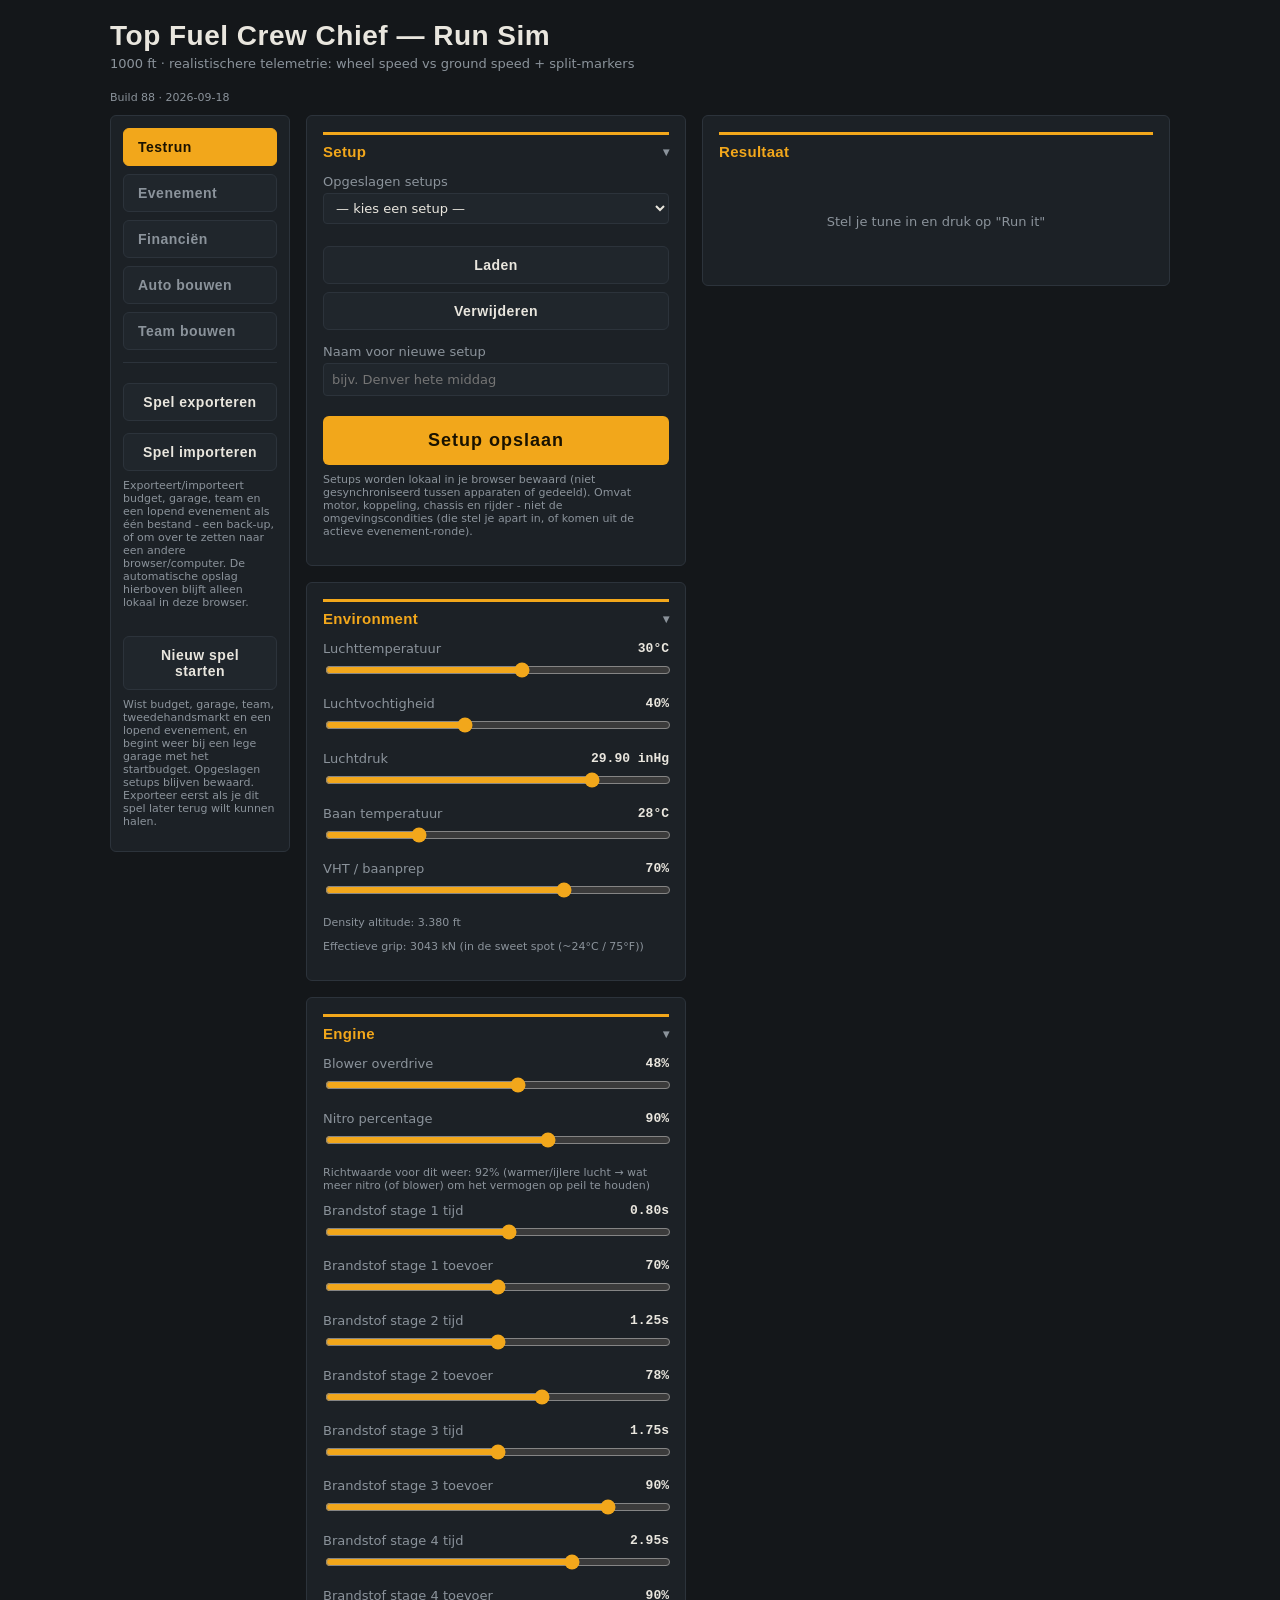
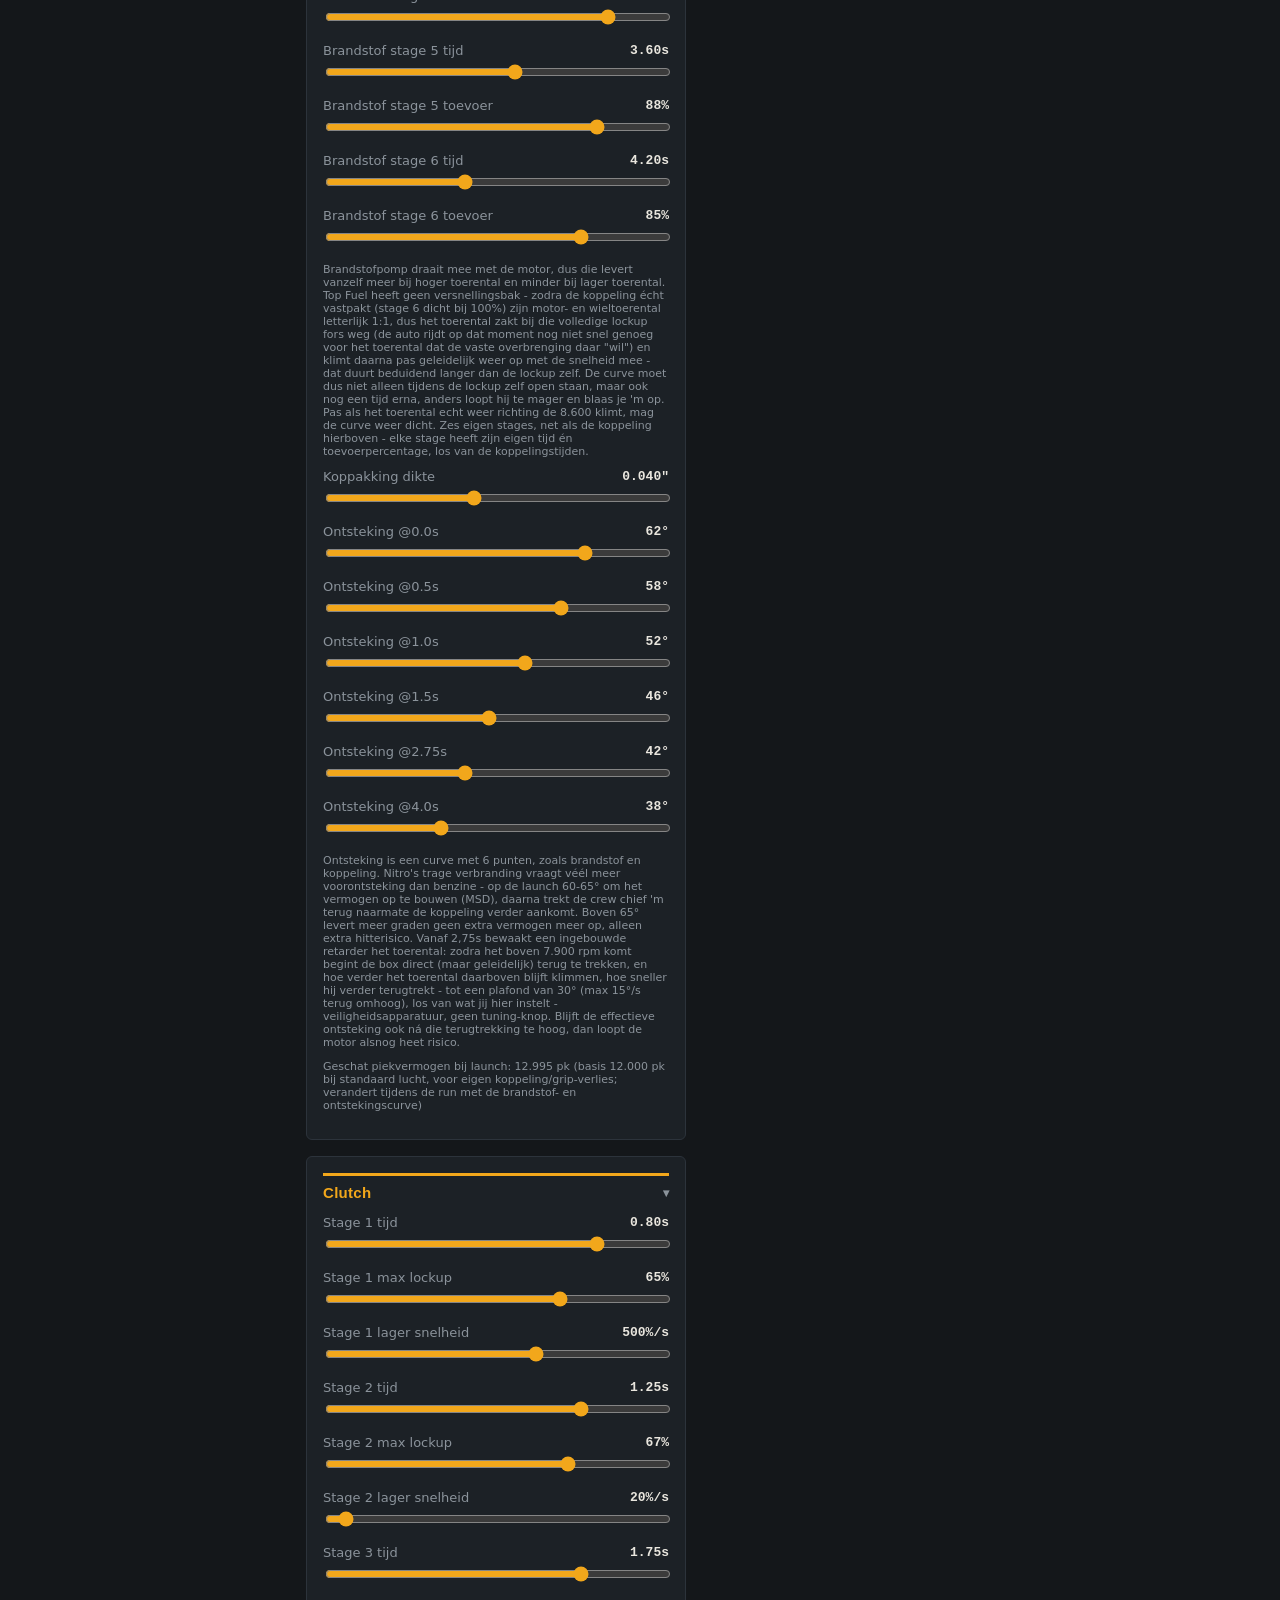
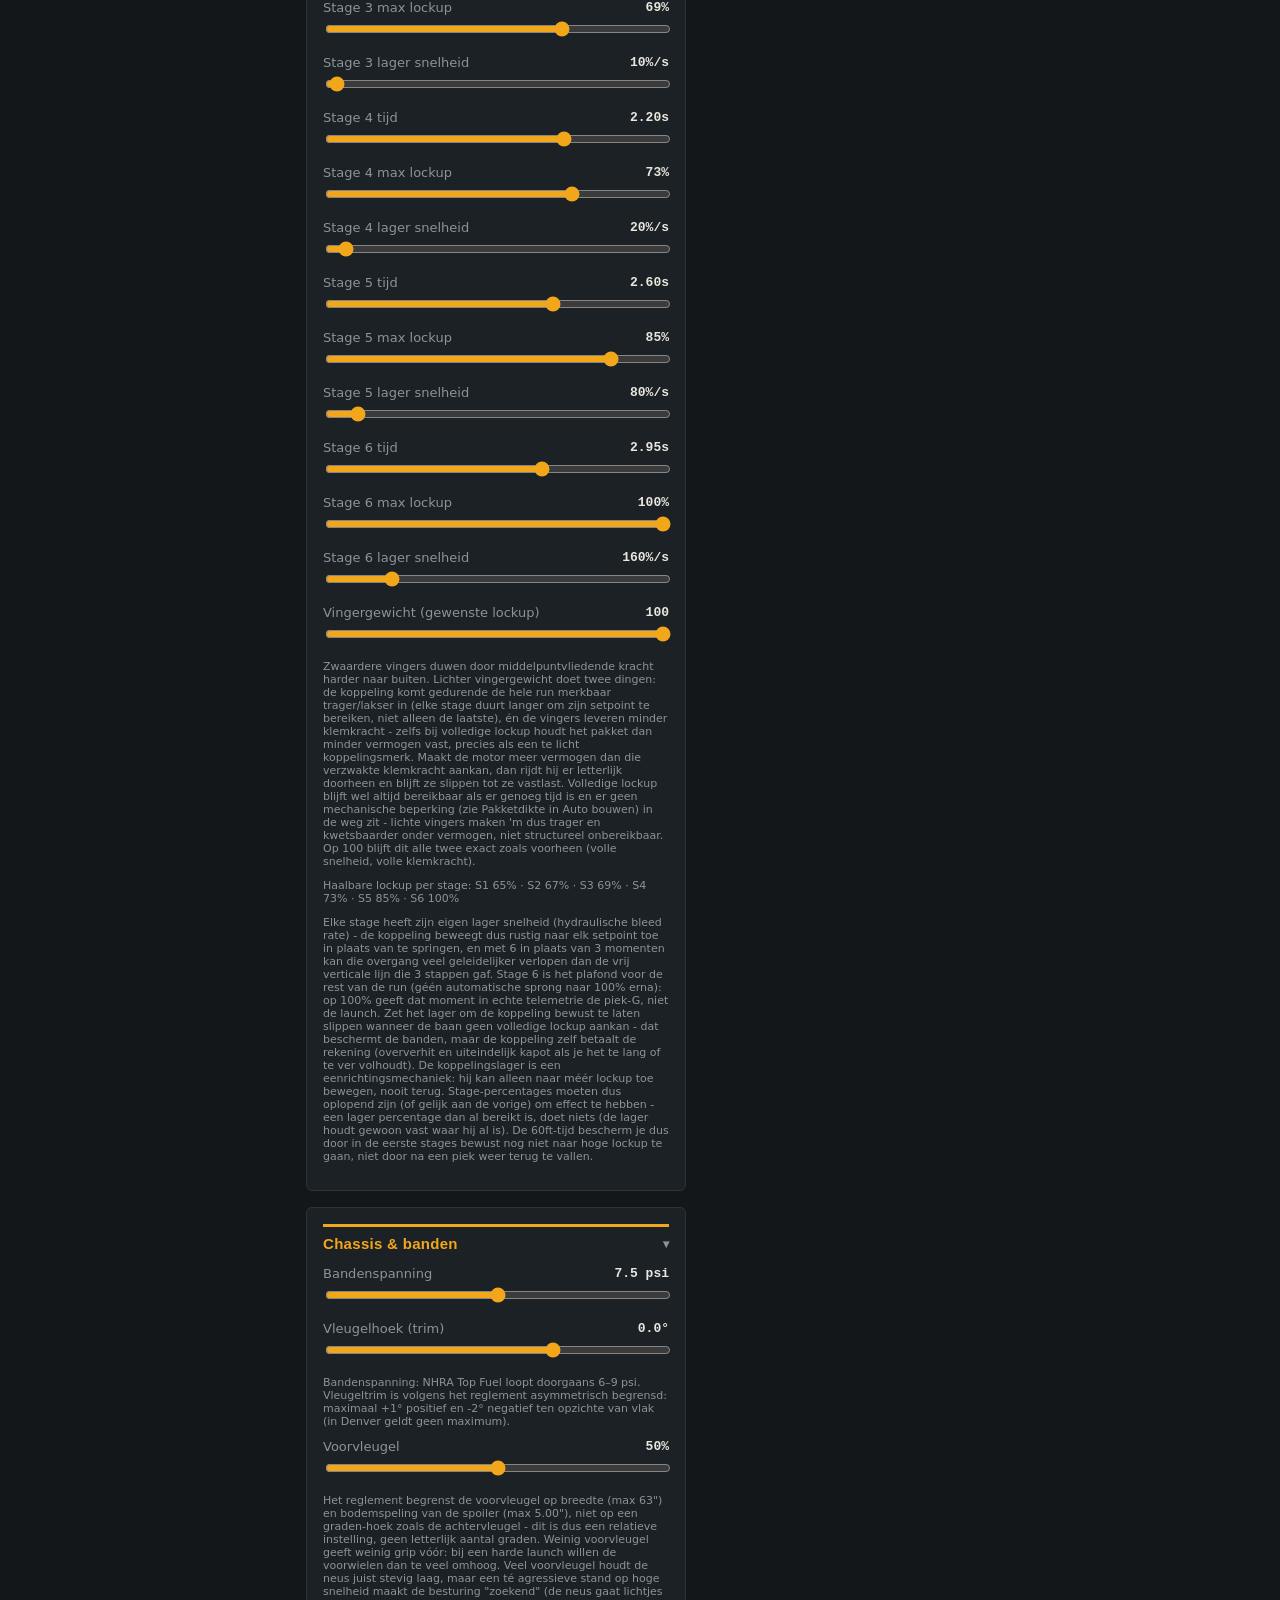
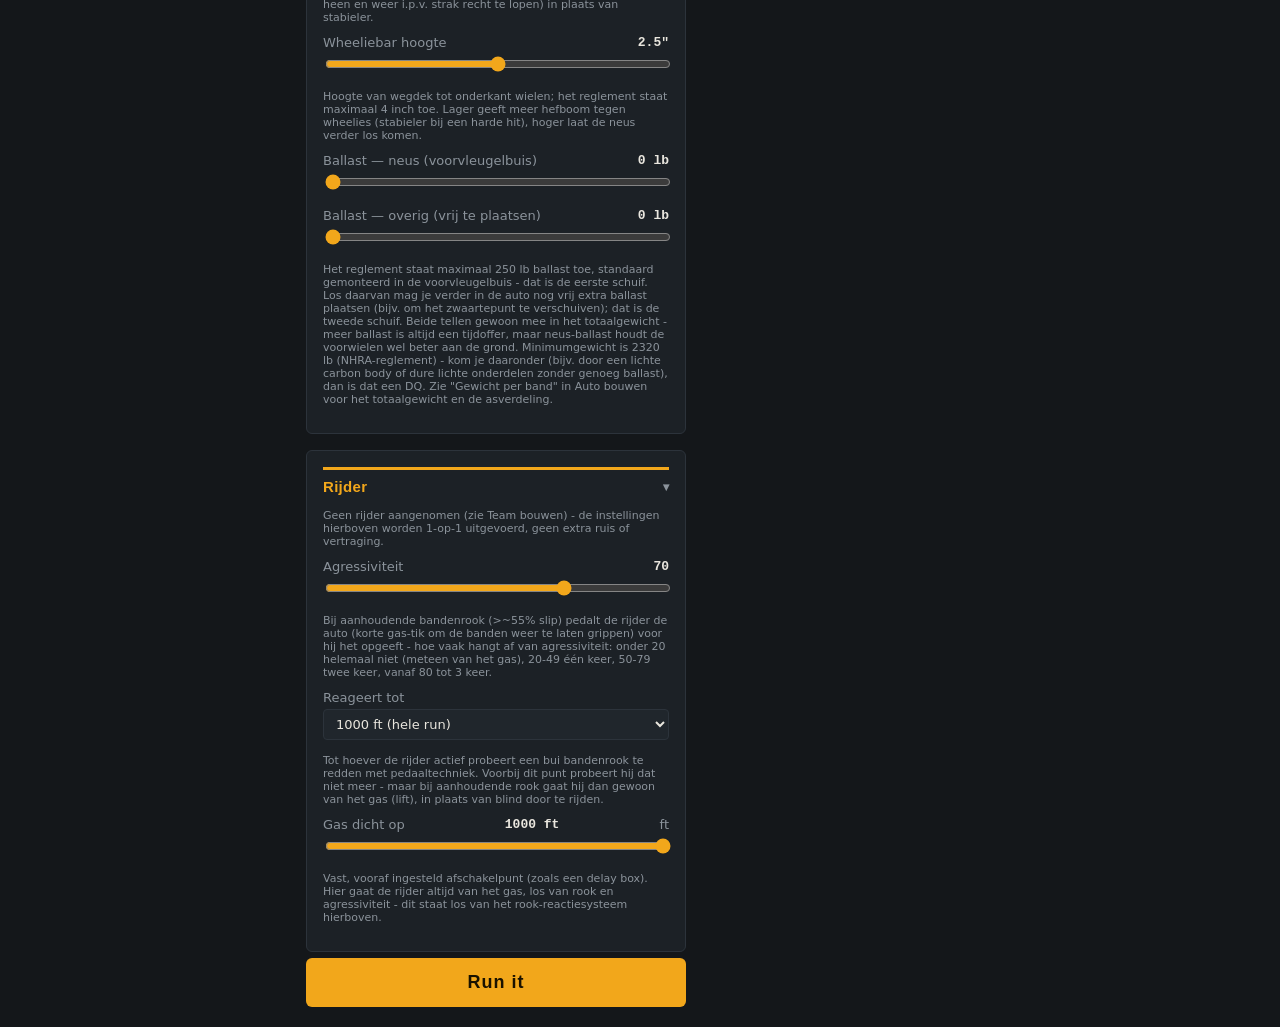
==== ui/index.html @ d9087666 "Add a sell-parts feature to the garage Every ownable item - the five driveline parts (equipped or a " ====
<!DOCTYPE html>
<html lang="nl">
<head>
<meta charset="UTF-8">
<meta name="viewport" content="width=device-width, initial-scale=1.0">
<title>Top Fuel Crew Chief — Run Sim v0.22</title>
<link rel="stylesheet" href="style.css">
</head>
<body>
<div class="wrap">
  <h1>Top Fuel Crew Chief — Run Sim</h1>
  <p class="sub">1000 ft · realistischere telemetrie: wheel speed vs ground speed + split-markers</p>
  <p class="note" id="app-version-note" style="margin-top:2px;">--</p>

  <div class="app-layout">
    <aside class="sidebar">
      <nav class="side-nav">
        <button class="nav-btn active" id="tabTest">Testrun</button>
        <button class="nav-btn" id="tabEvent">Evenement</button>
        <button class="nav-btn" id="tabFinance">Financiën</button>
        <button class="nav-btn" id="tabGarage">Auto bouwen</button>
        <button class="nav-btn" id="tabTeam">Team bouwen</button>
      </nav>
      <div class="sidebar-io">
        <button class="secondary" id="exportGameBtn" type="button">Spel exporteren</button>
        <button class="secondary" id="importGameBtn" type="button">Spel importeren</button>
        <input type="file" id="importGameFile" accept="application/json" hidden>
        <p class="note" id="io-status" style="margin-top:4px;">Exporteert/importeert budget, garage, team en een lopend evenement als één bestand - een back-up, of om over te zetten naar een andere browser/computer. De automatische opslag hierboven blijft alleen lokaal in deze browser.</p>
        <button class="secondary" id="newGameBtn" type="button" style="margin-top:12px;">Nieuw spel starten</button>
        <p class="note" style="margin-top:4px;">Wist budget, garage, team, tweedehandsmarkt en een lopend evenement, en begint weer bij een lege garage met het startbudget. Opgeslagen setups blijven bewaard. Exporteer eerst als je dit spel later terug wilt kunnen halen.</p>
      </div>
    </aside>

    <div class="app-main">

  <div class="panel" id="eventPanel" style="display:none;">
    <div class="sec-title">Evenement</div>
    <p class="note" style="margin-top:0;" id="event-status">Nog geen evenement gestart. Kies het aantal auto's en start: 4 kwalificatierondes bepalen de ladder, het bovenste deel (macht van 2) gaat door naar de eliminatie. Elke ronde heeft eigen gesimuleerde omstandigheden - het hele veld rijdt onder dezelfde condities als jij.</p>

    <div id="event-setup">
      <div class="row">
        <label>Circuit</label>
        <select id="trackSelect"></select>
      </div>
      <p class="note" style="margin-top:0;">Elk circuit heeft zijn eigen hoogte en klimaat - dat verandert de density altitude (zie Omgeving) voor het hele evenement: hoger en heter kost vermogen (dunnere lucht, minder zuurstof) maar scheelt ook iets in luchtweerstand. Denver ligt bv. hoog en droog, Las Vegas en Phoenix zijn hete woestijnbanen, Gainesville en Houston juist heet en vochtig.</p>
      <div class="row">
        <label>Aantal auto's (incl. jij)</label>
        <select id="fieldSizeSelect">
          <option value="8">8</option>
          <option value="12">12</option>
          <option value="16" selected>16</option>
          <option value="20">20</option>
          <option value="24">24</option>
          <option value="32">32</option>
        </select>
      </div>
    </div>

    <div id="event-active" style="display:none;">
      <p class="note" style="margin-top:0;" id="event-track-label">--</p>
      <p class="note" style="margin-top:0; display:none;" id="event-round-label">--</p>
      <button class="secondary" id="backToCurrentRoundBtn" style="display:none;">← Terug naar huidige ronde</button>

      <div class="sec-title" style="font-size:13px; border-top:none; padding-top:0; margin-top:0;">Jouw rondes</div>
      <p class="note" style="margin-top:0;">Weer en resultaat per ronde die je al hebt gereden - vergelijk de conditie van een nieuwe ronde met een eerdere om je tune bij te stellen.</p>
      <div style="overflow-x:auto;">
        <table class="event-table" id="history-table">
          <thead><tr><th>Ronde</th><th>Lucht</th><th>Vocht</th><th>Druk</th><th>Baan</th><th>VHT</th><th>60ft</th><th>ET</th><th>mph</th><th>Status</th></tr></thead>
          <tbody id="history-table-body"></tbody>
        </table>
      </div>

      <div id="quali-block" style="display:none;">
        <div class="sec-title" style="font-size:13px; border-top:none; padding-top:0; margin-top:0;">Kwalificatiestand</div>
        <p class="note" style="margin-top:0;">"Tijd deze sessie" laat zien wie er onder de huidige omstandigheden al voor je is gegaan - gebruik dat voor last-minute aanpassingen (koppeling, ontsteking) voor je zelf rijdt.</p>
        <p class="flag" id="quali-car-not-ready-note" style="display:none;">Auto niet race-klaar (kapot onderdeel) - repareer eerst in Auto bouwen om deze sessie alsnog te rijden, of sla 'm over. Een tijd die je in een eerdere sessie al reed blijft gewoon staan.</p>
        <div style="overflow-x:auto;">
          <table class="event-table" id="quali-table">
            <thead><tr><th>Pos</th><th>Naam</th><th>Team</th><th>Tijd deze sessie</th><th>Beste ET</th><th>mph</th><th>Status</th></tr></thead>
            <tbody id="quali-table-body"></tbody>
          </table>
        </div>
      </div>

      <div id="elim-block" style="display:none;">
        <div class="sec-title" style="font-size:13px; border-top:none; padding-top:0; margin-top:0;">Bracket dit rondje</div>
        <p class="note" style="margin-top:0;" id="opponent-info">--</p>
        <div style="overflow-x:auto;">
          <table class="event-table" id="bracket-table">
            <thead><tr><th>Auto A</th><th>Tijd A</th><th>Auto B</th><th>Tijd B</th><th>Resultaat</th></tr></thead>
            <tbody id="bracket-table-body"></tbody>
          </table>
        </div>
        <div id="lane-choice-block" style="display:none;">
          <p class="note" style="margin-top:0;">Jij bent hoger gekwalificeerd dan je tegenstander - kies je baan voor dit rondje. De twee banen wijken licht af in grip en baantemperatuur, hetzelfde stel banen voor de hele ronde.</p>
          <button class="secondary" id="chooseLaneA">Baan A — grip <span id="laneA-grip">--</span>%, baan <span id="laneA-track">--</span>°C</button>
          <button class="secondary" id="chooseLaneB">Baan B — grip <span id="laneB-grip">--</span>%, baan <span id="laneB-track">--</span>°C</button>
        </div>
      </div>

      <button class="run" id="runRoundBtn" style="display:none;">Run deze ronde</button>
      <button class="secondary" id="skipQualBtn" style="display:none;">Sla deze kwalificatieronde over</button>
    </div>

    <div id="event-result" style="display:none;">
      <p class="note" style="margin-top:0; font-weight:700;" id="event-final-result">--</p>
    </div>

    <button class="run" id="startEventBtn">Start evenement</button>
    <button class="secondary" id="newEventBtn" style="display:none;">Nieuw evenement</button>
  </div>

  <div class="panel" id="financePanel" style="display:none;">
    <div class="sec-title">Financiën</div>
    <div class="results-grid" style="grid-template-columns:1fr;">
      <div class="stat"><div class="lbl">Budget</div><div class="num" id="fin-budget">--</div></div>
    </div>
    <div id="sponsor-offers"></div>
    <div class="sec-title" style="font-size:13px; border-top:none; padding-top:0; margin-top:16px;">Transacties</div>
    <p class="note" style="margin-top:0;">Inschrijfgeld en runkosten (brandstof, crew) gaan er per evenement af, prijzengeld en sponsorbijdragen komen erbij. Testruns op het Testrun-tabblad kosten niets - alleen echte kwalificatie- en eliminatierondes tellen mee.</p>
    <div style="overflow-x:auto;">
      <table class="event-table" id="finance-table">
        <thead><tr><th>Omschrijving</th><th>Bedrag</th><th>Saldo</th></tr></thead>
        <tbody id="finance-table-body"></tbody>
      </table>
    </div>
  </div>

  <div class="panel" id="garagePanel" style="display:none;">
    <div class="sec-title">Auto bouwen</div>
    <p class="note" style="margin-top:0;">Onderdelen en chassiskeuzes die worden opgeslagen en meegenomen naar elke run (test en evenement). Duurdere merken maken meer vermogen én zijn betrouwbaarder (de motor gaat minder snel kapot); tweedehands is goedkoper maar minder betrouwbaar zonder aan vermogen in te leveren. Zie "Vermogen" en "Betrouwbaarheid" hieronder voor het effect van je huidige bouw.</p>
    <p class="note" style="margin-top:0;">Een nieuw team begint met een lege garage - niets is gemonteerd, er is geen trailer. Koop bij elk onderdeel hieronder je eerste exemplaar (dat wordt meteen gemonteerd); een volgende aankoop van hetzelfde onderdeel is een reserve, tot de capaciteit van je trailer vol zit.</p>
    <p class="note" id="garage-readiness-note" style="margin-top:0;"></p>

    <p class="note" style="margin-top:0;">Klik op een onderdeel in de tekening om direct naar de bijbehorende instellingen te springen.</p>
    <svg class="dragster-diagram" id="dragster-diagram" viewBox="0 0 960 240" role="img" aria-label="Zijaanzicht van de dragster - klik op een onderdeel om naar de instellingen te springen">
      <!-- Grond -->
      <line x1="0" y1="207" x2="960" y2="207" stroke="var(--border)" stroke-width="1"></line>

      <!-- Chassis / body (vangt klikken op wat niet specifieker is: bodywork, wielen, vleugels, wheeliebar) -->
      <g class="diagram-part" data-target="garage-sec-chassis">
        <title>Chassis</title>
        <path d="M70,150 C110,120 190,108 300,108 L560,108 C610,108 650,118 680,140 L680,160 L120,160 C95,160 78,156 70,150 Z" fill="var(--panel-alt)" stroke="var(--amber)"></path>
        <!-- Cockpit bubble -->
        <path d="M175,108 C185,84 240,78 290,80 C320,82 335,96 335,108 Z" fill="var(--panel-alt)" stroke="var(--amber)"></path>
        <!-- Voorvleugel -->
        <rect x="20" y="192" width="70" height="8" rx="2" fill="var(--panel-alt)" stroke="var(--border)"></rect>
        <!-- Wheeliebar -->
        <path d="M760,168 L900,192 L900,200 L888,200 L756,175 Z" fill="var(--panel-alt)" stroke="var(--border)"></path>
        <!-- Achtervleugel steunen + vleugel -->
        <line x1="700" y1="150" x2="740" y2="70" stroke="var(--border)" stroke-width="4"></line>
        <line x1="740" y1="150" x2="775" y2="70" stroke="var(--border)" stroke-width="4"></line>
        <rect x="700" y="55" width="110" height="16" rx="3" fill="var(--panel-alt)" stroke="var(--border)"></rect>
      </g>

      <!-- Voorwiel (decoratief, geen eigen instelling) -->
      <g pointer-events="none">
        <circle cx="120" cy="185" r="22" fill="var(--panel)" stroke="var(--muted)" stroke-width="3"></circle>
        <circle cx="120" cy="185" r="6" fill="var(--muted)"></circle>
      </g>

      <!-- Brandstoftank -->
      <g class="diagram-part" data-target="garage-sec-tank">
        <title>Brandstoftank</title>
        <rect x="345" y="118" width="65" height="38" rx="10" fill="var(--panel-alt)" stroke="var(--amber)"></rect>
      </g>

      <!-- Motorblok -->
      <g class="diagram-part" data-target="garage-sec-engine">
        <title>Motor</title>
        <path d="M460,118 L610,118 L630,160 L440,160 Z" fill="var(--panel-alt)" stroke="var(--amber)"></path>
        <!-- Uitlaatpijpen -->
        <path d="M600,150 L640,175 M612,155 L654,178 M624,158 L666,180" stroke="var(--amber-dim)" stroke-width="5" fill="none" stroke-linecap="round" pointer-events="none"></path>
      </g>

      <!-- Cilinderkoppen (dunne strook boven het blok) -->
      <g class="diagram-part" data-target="garage-sec-heads">
        <title>Cilinderkoppen</title>
        <rect x="460" y="106" width="150" height="14" rx="3" fill="var(--panel-alt)" stroke="var(--amber)"></rect>
      </g>

      <!-- Blower + injector hat -->
      <g class="diagram-part" data-target="garage-sec-blower">
        <title>Blower</title>
        <rect x="495" y="55" width="80" height="52" rx="4" fill="var(--panel-alt)" stroke="var(--amber)"></rect>
        <path d="M515,55 L555,55 L548,38 L522,38 Z" fill="var(--panel-alt)" stroke="var(--amber)"></path>
        <line x1="535" y1="107" x2="535" y2="122" stroke="var(--border)" stroke-width="4" pointer-events="none"></line>
      </g>

      <!-- Koppeling / bellhousing -->
      <g class="diagram-part" data-target="garage-sec-clutch">
        <title>Koppeling</title>
        <rect x="630" y="128" width="42" height="32" rx="6" fill="var(--panel-alt)" stroke="var(--amber)"></rect>
      </g>

      <!-- Achterwiel (decoratief, geen eigen instelling) -->
      <g pointer-events="none">
        <circle cx="760" cy="175" r="48" fill="var(--panel)" stroke="var(--muted)" stroke-width="5"></circle>
        <circle cx="760" cy="175" r="12" fill="var(--muted)"></circle>
      </g>
    </svg>

    <div class="garage-section" id="garage-sec-engine">
    <div class="sec-title" style="font-size:13px; border-top:none; padding-top:0; margin-top:14px;">Motor</div>
    <p class="note" style="margin-top:0;" id="g-engine-equipped">Geen motorblok gemonteerd.</p>
    <p class="note" style="margin-top:0;" id="g-engine-condition"></p>
    <button class="secondary" id="g-repair-engine" type="button" style="display:none;">Motorblok repareren</button>
    <button class="secondary" id="g-sell-engine" type="button" style="display:none;">Motorblok verkopen</button>
    <div id="g-engine-inventory-list"></div>
    <div class="row"><label>Merk (nieuw)</label><select id="g-engine-spare-brand"></select></div>
    <button class="secondary" id="g-buy-engine-spare" type="button">Motorblok kopen</button>
    <p class="note">Elke run - test of echt - slijt het gemonteerde motorblok een beetje (zie Conditie hierboven, met opzet een ruwe schatting, geen exact getal). Motorschade tijdens een evenement raakt niet altijd het blok zelf - een te hete run kan net zo goed de blower laten klappen, een te mager mengsel juist een cilinderkop, en soms allebei tegelijk (zie ook Cilinderkoppen en Blower hieronder). Heb je een reserve voor het geraakte onderdeel, dan monteert de crew 'm meteen (tegen montagekosten - niet meer gratis); zonder reserve blijft het kapot gemonteerd zitten - niet meer inzetbaar, geen automatische reparatie - tot je 'm hierboven zelf (en tegen betaling) repareert, wat ook meteen de slijtage terugzet. Bij een heftige klapper is de schade soms te groot voor zelfs een reserve om aan de baan te redden - dat onderdeel is dan total loss en moet sowieso vervangen worden, en dit evenement is voorbij ongeacht wat er in de trailer ligt.</p>
    <div class="sec-title" style="font-size:12px; border-top:none; padding-top:0; margin-top:12px;">Tweedehandsmarkt</div>
    <p class="note" style="margin-top:0;">Wisselend aanbod, per merk een eigen leeftijd - hoe ouder, hoe goedkoper maar ook hoe minder betrouwbaar. Kopen monteert het direct (het huidige onderdeel gaat naar de reservevoorraad, niet weg) - dit is dus een bewuste vervanging, geen extra reserve erbij. Ververst bij elk nieuw evenement.</p>
    <div id="g-engine-market-list"></div>
    </div>

    <div class="garage-section" id="garage-sec-heads">
    <div class="sec-title" style="font-size:13px; border-top:none; padding-top:0; margin-top:14px;">Cilinderkoppen</div>
    <p class="note" style="margin-top:0;" id="g-head-equipped">Geen cilinderkoppen gemonteerd.</p>
    <p class="note" style="margin-top:0;" id="g-head-condition"></p>
    <button class="secondary" id="g-repair-head" type="button" style="display:none;">Cilinderkoppen repareren</button>
    <button class="secondary" id="g-sell-head" type="button" style="display:none;">Cilinderkoppen verkopen</button>
    <div id="g-head-inventory-list"></div>
    <div class="row"><label>Merk (nieuw)</label><select id="g-head-spare-brand"></select></div>
    <button class="secondary" id="g-buy-head-spare" type="button">Cilinderkoppen kopen</button>
    <p class="note">Slijt mee met elke run (test of echt), en kan ook geraakt worden door motorschade elders (zie Motor hierboven) - vooral bij een te mager mengsel, niet alleen door eigen slijtage. Kapot betekent kapot tot je 'm zelf repareert - geen automatische fix.</p>
    <div class="sec-title" style="font-size:12px; border-top:none; padding-top:0; margin-top:12px;">Tweedehandsmarkt</div>
    <p class="note" style="margin-top:0;">Wisselend aanbod, per merk een eigen leeftijd - hoe ouder, hoe goedkoper maar ook hoe minder betrouwbaar. Kopen monteert het direct (het huidige onderdeel gaat naar de reservevoorraad, niet weg) - dit is dus een bewuste vervanging, geen extra reserve erbij. Ververst bij elk nieuw evenement.</p>
    <div id="g-head-market-list"></div>
    </div>

    <div class="garage-section" id="garage-sec-blower">
    <div class="sec-title" style="font-size:13px; border-top:none; padding-top:0; margin-top:14px;">Blower</div>
    <p class="note" style="margin-top:0;" id="g-blower-equipped">Geen blower gemonteerd.</p>
    <p class="note" style="margin-top:0;" id="g-blower-condition"></p>
    <button class="secondary" id="g-repair-blower" type="button" style="display:none;">Blower repareren</button>
    <button class="secondary" id="g-sell-blower" type="button" style="display:none;">Blower verkopen</button>
    <div class="row"><label>Type</label>
      <select id="g-blower-type"></select>
    </div>
    <p class="note" style="margin-top:0;">Ombouwen tussen type kost echt geld (het prijsverschil, zie Type hierboven, en geldt voor het huidige gemonteerde blok - een losse aankoop van een nieuw of tweedehands blok hieronder heeft zelf geen type/prijsverschil, dat zit 'm puur in de montage) - geen gratis knopje meer, in beide richtingen.</p>
    <div id="g-blower-inventory-list"></div>
    <div class="row"><label>Merk (nieuw)</label><select id="g-blower-spare-brand"></select></div>
    <button class="secondary" id="g-buy-blower-spare" type="button">Blower kopen</button>
    <p class="note">Slijt mee met elke run (test of echt), en kan ook geraakt worden door motorschade elders (zie Motor hierboven) - vooral bij een te hete run, niet alleen door eigen slijtage. Kapot betekent kapot tot je 'm zelf repareert - geen automatische fix.</p>
    <div class="sec-title" style="font-size:12px; border-top:none; padding-top:0; margin-top:12px;">Tweedehandsmarkt</div>
    <p class="note" style="margin-top:0;">Wisselend aanbod, per merk een eigen leeftijd - hoe ouder, hoe goedkoper maar ook hoe minder betrouwbaar. Kopen monteert het direct (het huidige onderdeel gaat naar de reservevoorraad, niet weg) - dit is dus een bewuste vervanging, geen extra reserve erbij. Ververst bij elk nieuw evenement.</p>
    <div id="g-blower-market-list"></div>
    </div>

    <div class="garage-section" id="garage-sec-clutch">
    <div class="sec-title" style="font-size:13px; border-top:none; padding-top:0; margin-top:14px;">Koppeling</div>
    <p class="note" style="margin-top:0;" id="g-clutch-equipped">Geen koppeling gemonteerd.</p>
    <p class="note" style="margin-top:0;" id="g-clutch-condition"></p>
    <button class="secondary" id="g-repair-clutch" type="button" style="display:none;">Koppeling repareren</button>
    <button class="secondary" id="g-sell-clutch" type="button" style="display:none;">Koppeling verkopen</button>
    <p class="note" style="margin-top:0;">Plaatenaantal en warmteopbouw tijdens slippen zitten in het merk gebakken - een goedkope 5-plaats wordt heter tijdens slippen (minder tolerant), duurdere 6-plaats-modellen koeler en betrouwbaarder. Elk merk heeft ook een eigen grens aan hoeveel vermogen het pakket kan vasthouden: maakt de motor meer dan die koppeling aankan, dan rijdt hij er letterlijk doorheen - hij blijft slippen, ook bij volledige lockup - en kookt zichzelf op tot hij vastloopt. Een goedkopere koppeling bij een fors vermogen is dus een reëel risico, niet alleen een betrouwbaarheidscijfer op papier.</p>
    <div class="row"><label><span class="name">Lagerpositie / vrijloop-afstelling</span><span class="val" id="v-g-clutch-bearing">0</span></label>
      <input type="range" id="g-clutch-bearing" min="-3" max="3" value="0" step="1"></div>
    <p class="note" style="margin-top:0;">Pakketdikte is een eigenschap van het gemonteerde pakket zelf (zie hieronder, en Tweedehandsmarkt) - de lagerpositie hierboven is het losse, altijd bij te stellen tegenwicht ertegen. Een dikker pakket geeft de vingers fysiek minder ruimte om naar buiten te bewegen, tenzij de lagerpositie evenveel compenseert - alleen het niet-gecompenseerde deel (pakketdikte minus lagerpositie) kost bereikbare lockup: de koppelingstimer kan dan nog zoveel vragen, de vingers komen er simpelweg niet. Blijft de koppeling daar structureel tegenaan slippen, dan last ze uiteindelijk vast, net als bij te veel vermogen voor de klemkracht. Op dikte 0 met lagerpositie 0 is dit een exacte no-op, ongeacht wat er verder gebeurt.</p>
    <p class="note" style="margin-top:0;">Koppelingsplaten zijn een slijtdeel los van de rest van de conditie hierboven: na <span id="clutch-max-runs-note">--</span> runs is het frictiemateriaal simpelweg op, ongeacht hoe rustig die runs verliepen - dat is niet te repareren, alleen een vers pakket (reserve, nieuwbouw, of tweedehands) lost het op.</p>
    <div id="g-clutch-inventory-list"></div>
    <div class="row"><label>Merk (nieuw)</label><select id="g-clutch-spare-brand"></select></div>
    <div class="row"><label><span class="name">Pakketdikte (nieuw pakket)</span><span class="val" id="v-g-clutch-new-pack-thickness">0</span></label>
      <input type="range" id="g-clutch-new-pack-thickness" min="-3" max="3" value="0" step="1"></div>
    <p class="note" style="margin-top:0;">Alleen bij een nieuw pakket kies je zelf hoeveel shims erbij (of eraf) gaan t.o.v. het merk zijn eigen fabrieksdikte (5-plaats is van zichzelf dunner dan 6-plaats) - schuift automatisch terug naar die fabriekswaarde bij het wisselen van merk hierboven. Een tweedehands pakket heeft die keuze al vast liggen (zie Tweedehandsmarkt) - net als leeftijd is dat de vorige eigenaar zijn keuze geweest, met wat spreiding onderling.</p>
    <button class="secondary" id="g-buy-clutch-spare" type="button">Koppeling kopen</button>
    <p class="note">Meerdere nieuwe pakketten met exact dezelfde gekozen dikte kopen kan gewoon - het is een bewuste instelling, geen toevalstreffer. Slijt (in warmte/conditie, los van de runs-teller hierboven) mee met elke run (test of echt - zie Conditie hierboven, met opzet een ruwe schatting). Met reserve monteert de crew 'm bij koppelingsschade (tegen montagekosten - niet meer gratis); zonder reserve blijft ze kapot gemonteerd zitten tot je 'm zelf repareert (geen automatische reparatie meer) - dit evenement ben je er in elk geval klaar mee. Bij een heftige klapper is de koppeling soms total loss, ook mét reserve op de trailer - dan moet 'm alsnog vervangen worden en is dit evenement sowieso voorbij.</p>
    <div class="sec-title" style="font-size:12px; border-top:none; padding-top:0; margin-top:12px;">Tweedehandsmarkt</div>
    <p class="note" style="margin-top:0;">Wisselend aanbod, per merk een eigen leeftijd én pakketdikte (niet zelf te kiezen, ligt al vast, met wat spreiding tussen listings onderling) - hoe ouder, hoe goedkoper maar ook hoe minder betrouwbaar. Kopen monteert het direct (het huidige onderdeel gaat naar de reservevoorraad, niet weg) - dit is dus een bewuste vervanging, geen extra reserve erbij. Ververst bij elk nieuw evenement.</p>
    <div id="g-clutch-market-list"></div>
    </div>

    <div class="garage-section" id="garage-sec-fuelpump">
    <div class="sec-title" style="font-size:13px; border-top:none; padding-top:0; margin-top:14px;">Brandstofpomp</div>
    <p class="note" style="margin-top:0;" id="g-fuelPump-equipped">Geen brandstofpomp gemonteerd.</p>
    <p class="note" style="margin-top:0;" id="g-fuelPump-condition"></p>
    <button class="secondary" id="g-repair-fuelPump" type="button" style="display:none;">Brandstofpomp repareren</button>
    <button class="secondary" id="g-sell-fuelPump" type="button" style="display:none;">Brandstofpomp verkopen</button>
    <p class="note" style="margin-top:0;">De pomp draait mechanisch mee met de motor en bepaalt wat 100% op de brandstofcurve daadwerkelijk aan debiet levert - een pomp van 90 gpm en eentje van 120 gpm leveren bij dezelfde standknop een heel andere hoeveelheid brandstof (zie het brandstofdebiet in de motorgrafiek). Zonder gemonteerde pomp kun je niet racen, net als bij motor, koppen, blower en koppeling.</p>
    <div id="g-fuelPump-inventory-list"></div>
    <div class="row"><label>Merk (nieuw)</label><select id="g-fuelPump-spare-brand"></select></div>
    <button class="secondary" id="g-buy-fuelPump-spare" type="button">Brandstofpomp kopen</button>
    <p class="note">Slijt mee met elke run (test of echt - zie Conditie hierboven), en kan bij motorschade ook zelf meegenomen worden (vooral bij een te mager mengsel). Zonder reserve blijft ze kapot gemonteerd zitten tot je 'm zelf repareert - geen automatische fix.</p>
    <div class="sec-title" style="font-size:12px; border-top:none; padding-top:0; margin-top:12px;">Tweedehandsmarkt</div>
    <p class="note" style="margin-top:0;">Wisselend aanbod, per merk een eigen leeftijd - hoe ouder, hoe goedkoper maar ook hoe minder betrouwbaar. Kopen monteert het direct (het huidige onderdeel gaat naar de reservevoorraad, niet weg) - dit is dus een bewuste vervanging, geen extra reserve erbij. Ververst bij elk nieuw evenement.</p>
    <div id="g-fuelPump-market-list"></div>
    </div>

    <div class="garage-section" id="garage-sec-trailer">
    <div class="sec-title" style="font-size:13px; border-top:none; padding-top:0; margin-top:14px;">Trailer</div>
    <p class="note" style="margin-top:0;" id="g-trailer-equipped">Geen trailer.</p>
    <div class="row"><label>Type</label><select id="g-trailer-select"></select></div>
    <button class="secondary" id="g-buy-trailer" type="button">Trailer kopen</button>
    <button class="secondary" id="g-sell-trailer" type="button" style="display:none;">Trailer verkopen</button>
    <p class="note">Zonder trailer kun je niet naar een evenement - en zonder trailer past er ook geen enkel reserve-onderdeel mee. Een fifth-wheel (achter een pickup) is het goedkoopst maar heeft weinig laadruimte over voor reserves; een boxtrailer of volledige semi-oplegger kost meer maar neemt veel meer reserve-onderdelen mee. Verkopen kan met reserve-onderdelen nog aan boord (die blijven gewoon in de garage) - er is dan alleen geen ruimte meer voor extra reserves tot er weer een trailer is.</p>
    </div>

    <div class="garage-section" id="garage-sec-chassis">
    <div class="sec-title" style="font-size:13px; border-top:none; padding-top:0; margin-top:14px;">Chassis</div>
    <p class="note" style="margin-top:0;" id="g-chassis-equipped">Geen chassis gemonteerd.</p>

    <div id="g-chassis-build-block">
    <div class="row"><label>Chassislengte <span class="val" id="v-g-chassis-length">300"</span></label>
      <input type="range" id="g-chassis-length" min="280" max="320" value="300" step="1"></div>
    <p class="note" style="margin-top:0;">Lengte binnen het NHRA-reglement (280"-320") - alleen bij zelf laten bouwen kies je 'm zelf; eenmaal gebouwd (of tweedehands gekocht) ligt de lengte vast, ook als je later de body nog vervangt. Een langere wielbasis geeft van zichzelf meer hefboom tegen wheelies (minder last van hetzelfde gewicht op de neus) - dat scheelt dus ballast en/of voorvleugel, en geeft meer ruimte om de motor verder naar achteren te zetten zonder wheelie-risico terug te krijgen. Een korter chassis werkt precies andersom: minder hefboom, dus eerder wheelie-risico bij dezelfde ballast/vleugel/motorpositie.</p>
    <div class="row"><label>Bodytype (nieuwbouw)</label>
      <select id="g-chassis-build-body">
        <option value="aluminium">Aluminium</option>
        <option value="carbon">Carbon (duurder, lichter)</option>
      </select>
    </div>
    <button class="secondary" id="g-build-chassis" type="button">Chassis laten bouwen</button>
    <div class="sec-title" style="font-size:12px; border-top:none; padding-top:0; margin-top:12px;">Tweedehandsmarkt</div>
    <p class="note" style="margin-top:0;">Tweedehands chassis hebben al een vaste lengte en body, bepaald door de vorige eigenaar - goedkoper dan zelf laten bouwen, maar geen keuze in lengte. Ververst bij elk nieuw evenement.</p>
    <div id="g-chassis-market-list"></div>
    </div>

    <div id="g-chassis-owned-block" style="display:none;">
    <div class="row"><label>Bodytype</label>
      <select id="g-body-material">
        <option value="aluminium">Aluminium</option>
        <option value="carbon">Carbon (duurder, lichter)</option>
      </select>
    </div>
    <button class="secondary" id="g-buy-body" type="button">Nieuwe body kopen</button>
    <p class="note">De body kan op elk moment vervangen worden, los van de vastliggende chassislengte - carbon is duurder maar lichter.</p>
    <button class="secondary" id="g-sell-chassis" type="button">Chassis verkopen</button>
    <p class="note">Verkopen maakt de auto niet meer race-klaar tot er een nieuw chassis is - lengte en bodytype hierboven blijven als startpunt staan voor een volgende (nieuw)bouw.</p>
    </div>

    <div class="row"><label><input type="checkbox" id="g-mudflaps"> Mudflaps gemonteerd</label></div>
    <p class="note" style="margin-top:0;">Mudflaps zijn achter de achterbanden gemonteerd platen: geven ~5% extra downforce (schonere luchtstroom van de banden af) tegen ~5 kg extra gewicht en iets meer luchtweerstand.</p>
    <div class="row"><label>Motorpositie (setback) <span class="val" id="v-g-engine-position">0</span></label>
      <input type="range" id="g-engine-position" min="-3" max="3" value="0" step="1"></div>
    <p class="note" style="margin-top:0;">Motor naar voren (negatief) legt meer gewicht op de neus (minder wheelie-risico), naar achteren (positief) juist minder - net als bij ballast, maar dan zonder het gewicht zelf toe te voegen. Naar achteren geeft ook meer grip: dat extra gewicht komt op de aangedreven achterwielen terecht, dus meer tractie bij de launch (vooral merkbaar als de band toch al wat doorslipt) - het is dus geen zuivere wheelie-vs-niets keuze, meer gewicht achterin helpt op de baan ook mee. Hoeveel ruimte je hier hebt zonder wheelie-risico hangt ook af van de chassislengte hierboven: een langere wielbasis heeft van zichzelf meer hefboom tegen wheelies, dus daar kost dezelfde stap naar achteren minder.</p>
    </div>

    <div class="garage-section" id="garage-sec-tank">
    <div class="sec-title" style="font-size:13px; border-top:none; padding-top:0; margin-top:14px;">Brandstoftank</div>
    <div class="row"><label>Tankgrootte <span class="val" id="v-g-tank-size">55 gal</span></label>
      <input type="range" id="g-tank-size" min="45" max="75" value="55" step="1"></div>
    <p class="note" id="g-tank-capacity-hint" style="margin-top:0;">--</p>
    <div class="row"><label>Tankpositie</label>
      <select id="g-tank-position">
        <option value="forward">Vooraan</option>
        <option value="neutral" selected>Midden</option>
        <option value="rearward">Achteraan</option>
      </select>
    </div>
    <p class="note" style="margin-top:0;">Grotere tank is zwaarder maar zit langer vol; positie schuift een deel van dat gewicht mee richting neus of achteras (zie Gewicht per band hieronder) - net als motorpositie, maar dan met de tank. Slechts een deel van de tankinhoud is bruikbare wedstrijdbrandstof - loopt de tank tijdens een run leeg, dan explodeert de motor direct (kurkdroog en compleet mager op het zwaarst belaste moment), met dezelfde gevolgen als elke andere ernstige motorschade (reserve, reparatie, of total loss - zie Motor hierboven).</p>
    </div>

    <div class="sec-title" style="font-size:13px; border-top:none; padding-top:0; margin-top:14px;">Overzicht</div>
    <div class="results-grid" style="grid-template-columns:repeat(3,1fr);">
      <div class="stat"><div class="lbl">Totale investering</div><div class="num" id="g-build-value">--</div></div>
      <div class="stat"><div class="lbl">Gewichtsverschil</div><div class="num" id="g-weight-delta">--</div></div>
      <div class="stat"><div class="lbl">Reservecapaciteit</div><div class="num" id="g-spare-capacity">--</div></div>
    </div>
    <div class="results-grid second" style="grid-template-columns:repeat(3,1fr);">
      <div class="stat"><div class="lbl">Vermogen</div><div class="num" id="g-power-mult">--</div></div>
      <div class="stat"><div class="lbl">Betrouwbaarheid motor</div><div class="num" id="g-reliability-mult">--</div></div>
      <div class="stat"><div class="lbl">Betrouwbaarheid koppeling</div><div class="num" id="g-clutch-reliability-mult">--</div></div>
    </div>
    <div class="results-grid second" style="grid-template-columns:1fr;">
      <div class="stat"><div class="lbl">Brandstofpomp debiet (100% op de curve)</div><div class="num" id="g-fuelpump-gpm">--</div></div>
    </div>
    <p class="note" style="margin-top:0;">Betrouwbaarheid boven 100% betekent dat het onderdeel langzamer schade opbouwt dan de standaardbouw (kan dus meer hebben voor het kapot gaat), eronder juist sneller - stem je brandstof- en ontstekingscurve bij een minder betrouwbare motor voorzichtiger af, en houd bij een minder betrouwbare koppeling meer marge tot oververhitting aan. Betrouwbaarheid motor telt de brandstofpomp inmiddels ook mee. Het debiet bepaalt wat 100% op de brandstofcurve daadwerkelijk levert - dezelfde standknop geeft met een grotere pomp meer brandstof.</p>

    <div class="sec-title" style="font-size:13px; border-top:none; padding-top:0; margin-top:14px;">Gewicht per band</div>
    <div class="results-grid" style="grid-template-columns:repeat(3,1fr);">
      <div class="stat"><div class="lbl">Totaalgewicht</div><div class="num" id="g-total-weight">--</div></div>
      <div class="stat"><div class="lbl">Voor (2 banden)</div><div class="num" id="g-front-weight">--</div></div>
      <div class="stat"><div class="lbl">Achter (2 banden)</div><div class="num" id="g-rear-weight">--</div></div>
    </div>
    <p class="note" id="g-weight-legal-note" style="margin-top:0;"></p>
    <p class="note" style="margin-top:0;">Inclusief ballast (Chassis/setup-paneel) en motorpositie hierboven - schuif daar om hier het effect op de asverdeling en het totaalgewicht terug te zien.</p>
    <p class="note" id="garage-status"></p>
  </div>

  <div class="panel" id="teamPanel" style="display:none;">
    <div class="sec-title">Team bouwen</div>
    <p class="note" style="margin-top:0;">De mensen om de auto heen, los van de onderdelen zelf. Elke rol kost (of levert, bij een pay driver) een vast salaris per evenement - geen aankoopprijs, en op elk moment te vervangen zonder ontslagvergoeding. Een nieuw team begint zonder iemand aangenomen; alles hieronder is dan een exacte 1.0×/geen-invloed-nulwaarde, precies zoals de fysica zonder team werkte.</p>

    <div class="garage-section" id="team-sec-driver">
      <div class="sec-title" style="font-size:13px; border-top:none; padding-top:0; margin-top:14px;">Rijder</div>
      <p class="note" style="margin-top:0;" id="team-driver-status">Geen rijder aangenomen.</p>
      <p class="note" style="margin-top:0;">Reactietijd (op de boom), autobeheersing (hoe goed hij de auto in de groove houdt bij bandenrook - pedalt hij 'm capabel terug of niet) en precisie/discipline (luistert hij naar het ingestelde afschakelpunt, of mist hij het) zijn drie losse eigenschappen. Een pay driver is goedkoop of brengt zelfs geld mee (sponsorgeld via zijn eigen netwerk), maar is vaak zwakker en minder gedisciplineerd - hij rijdt met wat de tune hem geeft, maar luistert minder precies naar de instructies. Er zijn ook pay drivers die gewoon goed zijn, dat is geen garantie de andere kant op.</p>
      <div class="row"><label><span class="name">Kandidaat</span></label><select id="team-driver-select"></select></div>
      <button class="secondary" data-hire-role="driver" type="button">Aannemen</button>
      <button class="secondary" id="team-driver-fire" data-fire-role="driver" type="button" style="display:none;">Ontslaan</button>
    </div>

    <div class="garage-section" id="team-sec-carchief">
      <div class="sec-title" style="font-size:13px; border-top:none; padding-top:0; margin-top:14px;">Car chief</div>
      <p class="note" style="margin-top:0;" id="team-carChief-status">Geen car chief aangenomen.</p>
      <p class="note" style="margin-top:0;">Zorgt dat de auto zelf goed in elkaar zit - correcte specs, verse bevestigingen, een nette opbouw - los van welke merken er gemonteerd zijn (zie Auto bouwen). Een scherpere car chief laat motor en koppeling langzamer schade opbouwen, én verkleint de kans dat een klapper meteen total loss is in plaats van iets dat de crew aan de baan kan repareren.</p>
      <div class="row"><label><span class="name">Kandidaat</span></label><select id="team-carChief-select"></select></div>
      <button class="secondary" data-hire-role="carChief" type="button">Aannemen</button>
      <button class="secondary" id="team-carChief-fire" data-fire-role="carChief" type="button" style="display:none;">Ontslaan</button>
    </div>

    <div class="garage-section" id="team-sec-scout">
      <div class="sec-title" style="font-size:13px; border-top:none; padding-top:0; margin-top:14px;">Sponsor-scout</div>
      <p class="note" style="margin-top:0;" id="team-scout-status">Geen sponsor-scout aangenomen.</p>
      <p class="note" style="margin-top:0;">Zoekt actief naar sponsors tussen evenementen door - raakt niet aan de auto. Een beter genetwerkte scout levert na een evenement niet alleen méér sponsorvoorstellen op (zie Financiën), maar ook gemiddeld gulle(re) bedragen.</p>
      <div class="row"><label><span class="name">Kandidaat</span></label><select id="team-scout-select"></select></div>
      <button class="secondary" data-hire-role="scout" type="button">Aannemen</button>
      <button class="secondary" id="team-scout-fire" data-fire-role="scout" type="button" style="display:none;">Ontslaan</button>
    </div>

    <div class="sec-title" style="font-size:13px; border-top:none; padding-top:0; margin-top:14px;">Overzicht</div>
    <div class="results-grid" style="grid-template-columns:repeat(3,1fr);">
      <div class="stat"><div class="lbl">Reactietijd rijder</div><div class="num" id="team-reaction-mult">--</div></div>
      <div class="stat"><div class="lbl">Autobeheersing rijder</div><div class="num" id="team-carcontrol-mult">--</div></div>
      <div class="stat"><div class="lbl">Discipline rijder</div><div class="num" id="team-discipline-mult">--</div></div>
    </div>
    <div class="results-grid second" style="grid-template-columns:repeat(3,1fr);">
      <div class="stat"><div class="lbl">Motorschade car chief</div><div class="num" id="team-engine-damage-mult">--</div></div>
      <div class="stat"><div class="lbl">Koppelingsschade car chief</div><div class="num" id="team-clutch-damage-mult">--</div></div>
      <div class="stat"><div class="lbl">Total-loss-kans car chief</div><div class="num" id="team-catastrophic-mult">--</div></div>
    </div>
    <div class="results-grid second" style="grid-template-columns:repeat(2,1fr);">
      <div class="stat"><div class="lbl">Extra sponsorvoorstellen</div><div class="num" id="team-scout-count">--</div></div>
      <div class="stat"><div class="lbl">Sponsorbedrag scout</div><div class="num" id="team-scout-amount">--</div></div>
    </div>
    <p class="note" style="margin-top:0;">Totale teamsalarissen: <span id="team-wages">--</span>, verrekend bij inschrijving voor een evenement (samen met het inschrijfgeld), niet bij een losse testrun.</p>
  </div>

  <div class="grid" id="settingsGrid">
    <div>
      <div class="panel collapsible" id="setupPanel" data-collapse-key="setup">
        <div class="sec-title">Setup</div>
        <div class="panel-body">
        <div class="row">
          <label>Opgeslagen setups</label>
          <select id="setupSelect"><option value="">— kies een setup —</option></select>
        </div>
        <button class="secondary" id="loadSetupBtn">Laden</button>
        <button class="secondary" id="deleteSetupBtn">Verwijderen</button>
        <div class="row" style="margin-top:14px;">
          <label>Naam voor nieuwe setup</label>
          <input type="text" id="setupName" placeholder="bijv. Denver hete middag">
        </div>
        <button class="run" id="saveSetupBtn">Setup opslaan</button>
        <p class="note" id="setup-status">Setups worden lokaal in je browser bewaard (niet gesynchroniseerd tussen apparaten of gedeeld). Omvat motor, koppeling, chassis en rijder - niet de omgevingscondities (die stel je apart in, of komen uit de actieve evenement-ronde).</p>
        </div>
      </div>

      <div class="panel collapsible" data-collapse-key="environment">
        <div class="sec-title">Environment</div>
        <div class="panel-body">
        <div class="row"><label>Luchttemperatuur <span class="val" id="v-airtemp">30°C</span></label><input type="range" id="airtemp" min="10" max="45" value="30" step="1"></div>
        <div class="row"><label>Luchtvochtigheid <span class="val" id="v-hum">40%</span></label><input type="range" id="hum" min="0" max="100" value="40" step="1"></div>
        <div class="row"><label>Luchtdruk <span class="val" id="v-baro">29.90 inHg</span></label><input type="range" id="baro" min="2880" max="3020" value="2990" step="1"></div>
        <div class="row"><label>Baan temperatuur <span class="val" id="v-track">28°C</span></label><input type="range" id="track" min="15" max="65" value="28" step="1"></div>
        <div class="row"><label>VHT / baanprep <span class="val" id="v-grip">70%</span></label><input type="range" id="grip" min="0" max="100" value="70" step="1"></div>
        <p class="note" id="da-hint">Density altitude: -- ft</p>
        <p class="note" id="grip-hint">Effectieve grip: -- (uitkomst van VHT% + baantemperatuur + bandenspanning)</p>
        <p class="note" id="event-env-note" style="display:none;">Tijdens een evenement worden deze vijf bepaald door de actieve ronde (zie het Evenement-paneel hierboven), niet door jou.</p>
        </div>
      </div>

      <div class="panel collapsible" data-collapse-key="engine">
        <div class="sec-title">Engine</div>
        <div class="panel-body">
        <div class="row"><label>Blower overdrive <span class="val" id="v-blower">48%</span></label><input type="range" id="blower" min="20" max="70" value="48" step="1"></div>
        <div class="row"><label>Nitro percentage <span class="val" id="v-fuel">90%</span></label><input type="range" id="fuel" min="75" max="98" value="90" step="1"></div>
        <p class="note" id="nitro-hint">Richtwaarde voor dit weer: 90% (rondom 90% is de norm; bij warmere, ijlere lucht wat meer, bij koude dichte lucht wat minder)</p>
        <p class="flag" id="nitro-illegal-flag" hidden>Boven 90% nitro is buiten het NHRA-reglement - alleen voor testdoeleinden, dit levert meer vermogen dan een legale tune ooit mag maken.</p>
        <div class="row"><label>Brandstof stage 1 tijd <span class="val" id="v-fuel1t">0.80s</span></label><input type="range" id="fuel1t" min="0" max="150" value="80" step="5"></div>
        <div class="row"><label>Brandstof stage 1 toevoer <span class="val" id="v-fuel1p">70%</span></label><input type="range" id="fuel1p" min="40" max="100" value="70" step="1"></div>
        <div class="row"><label>Brandstof stage 2 tijd <span class="val" id="v-fuel2t">1.25s</span></label><input type="range" id="fuel2t" min="50" max="200" value="125" step="5"></div>
        <div class="row"><label>Brandstof stage 2 toevoer <span class="val" id="v-fuel2p">78%</span></label><input type="range" id="fuel2p" min="40" max="100" value="78" step="1"></div>
        <div class="row"><label>Brandstof stage 3 tijd <span class="val" id="v-fuel3t">1.75s</span></label><input type="range" id="fuel3t" min="100" max="250" value="175" step="5"></div>
        <div class="row"><label>Brandstof stage 3 toevoer <span class="val" id="v-fuel3p">90%</span></label><input type="range" id="fuel3p" min="40" max="100" value="90" step="1"></div>
        <div class="row"><label>Brandstof stage 4 tijd <span class="val" id="v-fuel4t">2.95s</span></label><input type="range" id="fuel4t" min="150" max="350" value="295" step="5"></div>
        <div class="row"><label>Brandstof stage 4 toevoer <span class="val" id="v-fuel4p">90%</span></label><input type="range" id="fuel4p" min="40" max="100" value="90" step="1"></div>
        <div class="row"><label>Brandstof stage 5 tijd <span class="val" id="v-fuel5t">3.60s</span></label><input type="range" id="fuel5t" min="250" max="450" value="360" step="5"></div>
        <div class="row"><label>Brandstof stage 5 toevoer <span class="val" id="v-fuel5p">88%</span></label><input type="range" id="fuel5p" min="40" max="100" value="88" step="1"></div>
        <div class="row"><label>Brandstof stage 6 tijd <span class="val" id="v-fuel6t">4.20s</span></label><input type="range" id="fuel6t" min="300" max="600" value="420" step="5"></div>
        <div class="row"><label>Brandstof stage 6 toevoer <span class="val" id="v-fuel6p">85%</span></label><input type="range" id="fuel6p" min="40" max="100" value="85" step="1"></div>
        <p class="note">Brandstofpomp draait mee met de motor, dus die levert vanzelf meer bij hoger toerental en minder bij lager toerental. Top Fuel heeft geen versnellingsbak - zodra de koppeling écht vastpakt (stage 6 dicht bij 100%) zijn motor- en wieltoerental letterlijk 1:1, dus het toerental zakt bij die volledige lockup fors weg (de auto rijdt op dat moment nog niet snel genoeg voor het toerental dat de vaste overbrenging daar "wil") en klimt daarna pas geleidelijk weer op met de snelheid mee - dat duurt beduidend langer dan de lockup zelf. De curve moet dus niet alleen tijdens de lockup zelf open staan, maar ook nog een tijd erna, anders loopt hij te mager en blaas je 'm op. Pas als het toerental echt weer richting de 8.600 klimt, mag de curve weer dicht. Zes eigen stages, net als de koppeling hierboven - elke stage heeft zijn eigen tijd én toevoerpercentage, los van de koppelingstijden.</p>
        <div class="row"><label>Koppakking dikte <span class="val" id="v-gasket">0.040"</span></label><input type="range" id="gasket" min="25" max="60" value="40" step="1"></div>
        <div class="row"><label>Ontsteking @0.0s <span class="val" id="v-ign1">62°</span></label><input type="range" id="ign1" min="20" max="75" value="62" step="1"></div>
        <div class="row"><label>Ontsteking @0.5s <span class="val" id="v-ign2">58°</span></label><input type="range" id="ign2" min="20" max="75" value="58" step="1"></div>
        <div class="row"><label>Ontsteking @1.0s <span class="val" id="v-ign3">52°</span></label><input type="range" id="ign3" min="20" max="75" value="52" step="1"></div>
        <div class="row"><label>Ontsteking @1.5s <span class="val" id="v-ign4">46°</span></label><input type="range" id="ign4" min="20" max="75" value="46" step="1"></div>
        <div class="row"><label>Ontsteking @2.75s <span class="val" id="v-ign5">42°</span></label><input type="range" id="ign5" min="20" max="75" value="42" step="1"></div>
        <div class="row"><label>Ontsteking @4.0s <span class="val" id="v-ign6">38°</span></label><input type="range" id="ign6" min="20" max="75" value="38" step="1"></div>
        <p class="note">Ontsteking is een curve met 6 punten, zoals brandstof en koppeling. Nitro's trage verbranding vraagt véél meer voorontsteking dan benzine - op de launch 60-65° om het vermogen op te bouwen (MSD), daarna trekt de crew chief 'm terug naarmate de koppeling verder aankomt. Boven 65° levert meer graden geen extra vermogen meer op, alleen extra hitterisico. Vanaf 2,75s bewaakt een ingebouwde retarder het toerental: zodra het boven 7.900 rpm komt begint de box direct (maar geleidelijk) terug te trekken, en hoe verder het toerental daarboven blijft klimmen, hoe sneller hij verder terugtrekt - tot een plafond van 30° (max 15°/s terug omhoog), los van wat jij hier instelt - veiligheidsapparatuur, geen tuning-knop. Blijft de effectieve ontsteking ook ná die terugtrekking te hoog, dan loopt de motor alsnog heet risico.</p>
        <p class="note" id="power-hint">Geschat piekvermogen: -- pk</p>
        </div>
      </div>

      <div class="panel collapsible" data-collapse-key="clutch">
        <div class="sec-title">Clutch</div>
        <div class="panel-body">
        <div class="row"><label>Stage 1 tijd <span class="val" id="v-s1t">0.80s</span></label><input type="range" id="s1t" min="0" max="100" value="80" step="5"></div>
        <div class="row"><label>Stage 1 max lockup <span class="val" id="v-s1p">65%</span></label><input type="range" id="s1p" min="10" max="90" value="65" step="1"></div>
        <div class="row"><label>Stage 1 lager snelheid <span class="val" id="v-s1speed">500%/s</span></label><input type="range" id="s1speed" min="20" max="800" value="500" step="5"></div>
        <div class="row"><label>Stage 2 tijd <span class="val" id="v-s2t">1.25s</span></label><input type="range" id="s2t" min="50" max="150" value="125" step="5"></div>
        <div class="row"><label>Stage 2 max lockup <span class="val" id="v-s2p">67%</span></label><input type="range" id="s2p" min="10" max="90" value="67" step="1"></div>
        <div class="row"><label>Stage 2 lager snelheid <span class="val" id="v-s2speed">20%/s</span></label><input type="range" id="s2speed" min="5" max="400" value="20" step="5"></div>
        <div class="row"><label>Stage 3 tijd <span class="val" id="v-s3t">1.75s</span></label><input type="range" id="s3t" min="100" max="200" value="175" step="5"></div>
        <div class="row"><label>Stage 3 max lockup <span class="val" id="v-s3p">69%</span></label><input type="range" id="s3p" min="10" max="95" value="69" step="1"></div>
        <div class="row"><label>Stage 3 lager snelheid <span class="val" id="v-s3speed">10%/s</span></label><input type="range" id="s3speed" min="5" max="400" value="10" step="5"></div>
        <div class="row"><label>Stage 4 tijd <span class="val" id="v-s4t">2.20s</span></label><input type="range" id="s4t" min="150" max="250" value="220" step="5"></div>
        <div class="row"><label>Stage 4 max lockup <span class="val" id="v-s4p">73%</span></label><input type="range" id="s4p" min="10" max="97" value="73" step="1"></div>
        <div class="row"><label>Stage 4 lager snelheid <span class="val" id="v-s4speed">20%/s</span></label><input type="range" id="s4speed" min="5" max="400" value="20" step="5"></div>
        <div class="row"><label>Stage 5 tijd <span class="val" id="v-s5t">2.60s</span></label><input type="range" id="s5t" min="180" max="300" value="260" step="5"></div>
        <div class="row"><label>Stage 5 max lockup <span class="val" id="v-s5p">85%</span></label><input type="range" id="s5p" min="10" max="99" value="85" step="1"></div>
        <div class="row"><label>Stage 5 lager snelheid <span class="val" id="v-s5speed">80%/s</span></label><input type="range" id="s5speed" min="20" max="800" value="80" step="5"></div>
        <div class="row"><label>Stage 6 tijd <span class="val" id="v-s6t">2.95s</span></label><input type="range" id="s6t" min="200" max="350" value="295" step="5"></div>
        <div class="row"><label>Stage 6 max lockup <span class="val" id="v-s6p">100%</span></label><input type="range" id="s6p" min="10" max="100" value="100" step="1"></div>
        <div class="row"><label>Stage 6 lager snelheid <span class="val" id="v-s6speed">160%/s</span></label><input type="range" id="s6speed" min="20" max="800" value="160" step="5"></div>
        <div class="row"><label>Vingergewicht (gewenste lockup) <span class="val" id="v-fw">100</span></label><input type="range" id="fw" min="0" max="100" value="100" step="1"></div>
        <p class="note" style="margin-top:0;">Zwaardere vingers duwen door middelpuntvliedende kracht harder naar buiten. Lichter vingergewicht doet twee dingen: de koppeling komt gedurende de hele run merkbaar trager/lakser in (elke stage duurt langer om zijn setpoint te bereiken, niet alleen de laatste), én de vingers leveren minder klemkracht - zelfs bij volledige lockup houdt het pakket dan minder vermogen vast, precies als een te licht koppelingsmerk. Maakt de motor meer vermogen dan die verzwakte klemkracht aankan, dan rijdt hij er letterlijk doorheen en blijft ze slippen tot ze vastlast. Volledige lockup blijft wel altijd bereikbaar als er genoeg tijd is en er geen mechanische beperking (zie Pakketdikte in Auto bouwen) in de weg zit - lichte vingers maken 'm dus trager en kwetsbaarder onder vermogen, niet structureel onbereikbaar. Op 100 blijft dit alle twee exact zoals voorheen (volle snelheid, volle klemkracht).</p>
        <p class="note" id="clutch-reach-hint">Haalbare lockup per stage: --</p>
        <p class="note">Elke stage heeft zijn eigen lager snelheid (hydraulische bleed rate) - de koppeling beweegt dus rustig naar elk setpoint toe in plaats van te springen, en met 6 in plaats van 3 momenten kan die overgang veel geleidelijker verlopen dan de vrij verticale lijn die 3 stappen gaf. Stage 6 is het plafond voor de rest van de run (géén automatische sprong naar 100% erna): op 100% geeft dat moment in echte telemetrie de piek-G, niet de launch. Zet het lager om de koppeling bewust te laten slippen wanneer de baan geen volledige lockup aankan - dat beschermt de banden, maar de koppeling zelf betaalt de rekening (oververhit en uiteindelijk kapot als je het te lang of te ver volhoudt). De koppelingslager is een eenrichtingsmechaniek: hij kan alleen naar méér lockup toe bewegen, nooit terug. Stage-percentages moeten dus oplopend zijn (of gelijk aan de vorige) om effect te hebben - een lager percentage dan al bereikt is, doet niets (de lager houdt gewoon vast waar hij al is). De 60ft-tijd bescherm je dus door in de eerste stages bewust nog niet naar hoge lockup te gaan, niet door na een piek weer terug te vallen.</p>
        </div>
      </div>

      <div class="panel collapsible" data-collapse-key="chassis">
        <div class="sec-title">Chassis &amp; banden</div>
        <div class="panel-body">
        <div class="row"><label>Bandenspanning <span class="val" id="v-tpsi">7.5 psi</span></label><input type="range" id="tpsi" min="60" max="90" value="75" step="1"></div>
        <div class="row"><label>Vleugelhoek (trim) <span class="val" id="v-wing">0.0°</span></label><input type="range" id="wing" min="-20" max="10" value="0" step="1"></div>
        <p class="note">Bandenspanning: NHRA Top Fuel loopt doorgaans 6–9 psi. Vleugeltrim is volgens het reglement asymmetrisch begrensd: maximaal +1° positief en -2° negatief ten opzichte van vlak (in Denver geldt geen maximum).</p>
        <div class="row"><label>Voorvleugel <span class="val" id="v-fwing">50%</span></label><input type="range" id="fwing" min="0" max="100" value="50" step="5"></div>
        <p class="note">Het reglement begrenst de voorvleugel op breedte (max 63") en bodemspeling van de spoiler (max 5.00"), niet op een graden-hoek zoals de achtervleugel - dit is dus een relatieve instelling, geen letterlijk aantal graden. Weinig voorvleugel geeft weinig grip vóór: bij een harde launch willen de voorwielen dan te veel omhoog. Veel voorvleugel houdt de neus juist stevig laag, maar een té agressieve stand op hoge snelheid maakt de besturing "zoekend" (de neus gaat lichtjes heen en weer i.p.v. strak recht te lopen) in plaats van stabieler.</p>
        <div class="row"><label>Wheeliebar hoogte <span class="val" id="v-wbar">2.5"</span></label><input type="range" id="wbar" min="10" max="40" value="25" step="1"></div>
        <p class="note">Hoogte van wegdek tot onderkant wielen; het reglement staat maximaal 4 inch toe. Lager geeft meer hefboom tegen wheelies (stabieler bij een harde hit), hoger laat de neus verder los komen.</p>
        <div class="row"><label>Ballast — neus (voorvleugelbuis) <span class="val" id="v-ballfront">0 lb</span></label><input type="range" id="ballfront" min="0" max="250" value="0" step="5"></div>
        <div class="row"><label>Ballast — overig (vrij te plaatsen) <span class="val" id="v-ballrear">0 lb</span></label><input type="range" id="ballrear" min="0" max="150" value="0" step="5"></div>
        <p class="note">Het reglement staat maximaal 250 lb ballast toe, standaard gemonteerd in de voorvleugelbuis - dat is de eerste schuif. Los daarvan mag je verder in de auto nog vrij extra ballast plaatsen (bijv. om het zwaartepunt te verschuiven); dat is de tweede schuif. Beide tellen gewoon mee in het totaalgewicht - meer ballast is altijd een tijdoffer, maar neus-ballast houdt de voorwielen wel beter aan de grond. Minimumgewicht is 2320 lb (NHRA-reglement) - kom je daaronder (bijv. door een lichte carbon body of dure lichte onderdelen zonder genoeg ballast), dan is dat een DQ. Zie "Gewicht per band" in Auto bouwen voor het totaalgewicht en de asverdeling.</p>
        </div>
      </div>

      <div class="panel collapsible" data-collapse-key="rijder">
        <div class="sec-title">Rijder</div>
        <div class="panel-body">
        <p class="note" id="rijder-team-note" style="margin-top:0;">--</p>
        <div class="row"><label>Agressiviteit <span class="val" id="v-aggro">70</span></label><input type="range" id="aggro" min="0" max="100" value="70" step="5"></div>
        <p class="note">Bij aanhoudende bandenrook (&gt;~55% slip) pedalt de rijder de auto (korte gas-tik om de banden weer te laten grippen) voor hij het opgeeft - hoe vaak hangt af van agressiviteit: onder 20 helemaal niet (meteen van het gas), 20-49 één keer, 50-79 twee keer, vanaf 80 tot 3 keer.</p>
        <div class="row">
          <label>Reageert tot</label>
          <select id="watchft">
            <option value="60">60 ft (alleen de launch)</option>
            <option value="330">330 ft</option>
            <option value="660">660 ft (1/8 mile)</option>
            <option value="1000" selected>1000 ft (hele run)</option>
          </select>
        </div>
        <p class="note">Tot hoever de rijder actief probeert een bui bandenrook te redden met pedaaltechniek. Voorbij dit punt probeert hij dat niet meer - maar bij aanhoudende rook gaat hij dan gewoon van het gas (lift), in plaats van blind door te rijden.</p>
        <div class="row"><label>Gas dicht op <span class="val" id="v-shutoff">1000</span> ft</label><input type="range" id="shutoff" min="60" max="1000" value="1000" step="10"></div>
        <p class="note">Vast, vooraf ingesteld afschakelpunt (zoals een delay box). Hier gaat de rijder altijd van het gas, los van rook en agressiviteit - dit staat los van het rook-reactiesysteem hierboven.</p>
        </div>
      </div>

      <button class="run" id="runBtn">Run it</button>
    </div>

    <div>
      <div class="panel" id="resultsPanel">
        <div class="sec-title">Resultaat</div>
        <div id="placeholder" class="placeholder">Stel je tune in en druk op "Run it"</div>
        <div id="resultsContent" style="display:none;">
          <div class="results-grid">
            <div class="stat"><div class="lbl">60 ft</div><div class="num" id="r-60">--</div></div>
            <div class="stat"><div class="lbl">330 ft</div><div class="num" id="r-330">--</div></div>
            <div class="stat"><div class="lbl">660 ft (1/8)</div><div class="num" id="r-660">--</div></div>
          </div>
          <div class="results-grid second">
            <div class="stat"><div class="lbl">660 ft snelheid</div><div class="num" id="r-660mph">--</div></div>
            <div class="stat"><div class="lbl">ET (1000 ft)</div><div class="num" id="r-et">--</div></div>
            <div class="stat"><div class="lbl">Trap snelheid</div><div class="num" id="r-mph">--</div></div>
          </div>
          <div class="results-grid second" style="grid-template-columns:repeat(2,1fr);">
            <div class="stat"><div class="lbl">Reactietijd</div><div class="num" id="r-rt">--</div></div>
            <div class="stat"><div class="lbl">Pakkettijd (RT+ET)</div><div class="num" id="r-package">--</div></div>
          </div>
          <p class="note" style="margin-top:0;">Reactietijd is los van ET - net als in het echt telt 'm niet mee voor je kwalificatietijd, alleen voor wie een eliminatieduel wint (RT+ET, "pakkettijd").</p>
          <svg id="traceChart" viewBox="0 0 640 260"></svg>
          <div class="legend">
            <span><span class="dot" style="background:#f2a71b"></span>ground speed (mph)</span>
            <span><span class="dot" style="background:#c23b32"></span>wheel speed (mph)</span>
            <span><span class="dot" style="background:#7a8fae"></span>lagerpositie (werkelijk, %, rechteras)</span>
            <span><span class="dot" style="background:#8bc98b"></span>effectieve lockup (na vingergewicht+warmte, %, rechteras)</span>
          </div>
          <div id="spinFlag"></div>

          <div class="sec-title" style="margin-top:18px;">Motor: toerental, ontsteking &amp; brandstof</div>
          <p class="note" style="margin-top:0;">Alle drie indicatieve kanalen, geen gekalibreerde uitkomsten (zoals "geschat piekvermogen") - hier gecombineerd in één grafiek omdat ze onderling samenhangen. Elk kanaal heeft zijn eigen schaal (toerental links in paars, ontsteking rechts-binnen in oranje, brandstofdebiet rechts-buiten in cyaan), dus lees op kleur, niet op absolute hoogte tussen kanalen. Top Fuel heeft geen versnellingsbak - zolang de koppeling nog slipt jaagt de motor vrij op (met een piek bij de launch zodra de band doorslipt), maar zodra hij écht vastpakt (stage 6 dicht bij 100%) zijn motor- en wieltoerental 1:1 verbonden: het toerental zakt dan fors weg ("pulldown", want de auto rijdt op dat moment nog niet snel genoeg) en klimt daarna mee met de snelheid tot aan de finish. Brandstofpomp is motorgedreven en volgt het toerental direct. Ontsteking toont de ingestelde curve (gestippeld) tegenover de effectieve waarde na de retarder (doorgetrokken); voor 2,75s zijn ze gelijk, erna grijpt de retarder pas in zodra het toerental daadwerkelijk boven 7.900 rpm uitkomt - bij een rustige tune gebeurt dat soms helemaal niet.</p>
          <svg id="engineChart" viewBox="0 0 640 200" role="img" aria-label="Motortoerental, ontsteking en brandstofdebiet over tijd"></svg>
          <div class="legend">
            <span><span class="dot" style="background:#b98ee0"></span>toerental (rpm)</span>
            <span><span class="dot" style="background:#7a8fae"></span>ontsteking ingesteld (°)</span>
            <span><span class="dot" style="background:#e0704a"></span>ontsteking effectief (°)</span>
            <span><span class="dot" style="background:#5ec8d8"></span>brandstofdebiet (gpm)</span>
          </div>
        </div>
      </div>

      <div class="panel" id="inspPanel" style="display:none;">
        <div class="sec-title">Inspectie na de run</div>
        <div class="insp-grid">
          <div class="insp"><div class="lbl">Koppelingswarmte</div><div class="status" id="i-clutch">--</div></div>
          <div class="insp"><div class="lbl">Geschatte slip</div><div class="status" id="i-slip">--</div></div>
          <div class="insp"><div class="lbl">Bougies (mengsel)</div><div class="status" id="i-plugs">--</div></div>
          <div class="insp"><div class="lbl">Koppakking</div><div class="status" id="i-gasket">--</div></div>
          <div class="insp"><div class="lbl">Bandenslijtage</div><div class="status" id="i-tire">--</div></div>
          <div class="insp"><div class="lbl">Density altitude</div><div class="status" id="i-da">--</div></div>
          <div class="insp"><div class="lbl">Piek brandstofdebiet</div><div class="status" id="i-fuelpeak">--</div></div>
          <div class="insp"><div class="lbl">Brandstofverbruik</div><div class="status" id="i-fuelused">--</div></div>
          <div class="insp"><div class="lbl">Rijdersactie</div><div class="status" id="i-driver">--</div></div>
          <div class="insp"><div class="lbl">Cilinders</div><div class="status" id="i-cyl">--</div></div>
          <div class="insp"><div class="lbl">Lagerschade (drijfstangen)</div><div class="status" id="i-rod-bearing">--</div></div>
          <div class="insp"><div class="lbl">Ontstekingsretarder</div><div class="status" id="i-retard">--</div></div>
          <div class="insp"><div class="lbl">Totaalgewicht</div><div class="status" id="i-weight">--</div></div>
        </div>
        <p class="note" style="margin-top:0;">Lagerschade (drijfstangen) is een opbouwende klok, geen momentopname - loopt al op ruim voor de motor er echt mee stopt. Aanhoudende detonatie (te heet blower/compressie/nitro, óf te mager onder belasting) slaat een drijfstanglager door: een plotselinge klapper aan de onderkant van de motor, los van de cilinders zelf. Een deel-run (afschakelpunt op 330ft of 660ft zetten) laat je 'm oplopen zien zonder de volle 1000ft te riskeren.</p>
      </div>
    </div>
  </div>

    </div>
  </div>
</div>

<div class="io-modal" id="exportModal" hidden>
  <div class="io-modal-inner">
    <div class="sec-title" style="border-top:none; padding-top:0; margin-top:0;">Spel exporteren</div>
    <p class="note" style="margin-top:0;" id="exportModalNote">Bestand wordt gedownload als topfuel-save.json.</p>
    <textarea id="exportModalText" rows="8" readonly></textarea>
    <button class="secondary" id="exportModalCopy" type="button">Kopieer naar klembord</button>
    <button class="secondary" id="exportModalClose" type="button">Sluiten</button>
  </div>
</div>

<div class="io-modal" id="newGameModal" hidden>
  <div class="io-modal-inner">
    <div class="sec-title" style="border-top:none; padding-top:0; margin-top:0;">Nieuw spel starten</div>
    <p class="note" style="margin-top:0;">Budget, garage, team, tweedehandsmarkt en een lopend evenement worden gewist en je begint weer bij een lege garage met het startbudget. Opgeslagen setups blijven bewaard. Dit kan niet ongedaan gemaakt worden - exporteer eerst (zie hierboven) als je dit spel later terug wilt kunnen halen.</p>
    <button class="run" id="newGameConfirmBtn" type="button">Ja, nieuw spel starten</button>
    <button class="secondary" id="newGameCancelBtn" type="button">Annuleren</button>
  </div>
</div>

<script type="module" src="main.js"></script>
</body>
</html>
---- ui/style.css ----
:root{
  --bg:#14171a; --panel:#1c2126; --panel-alt:#20262c; --border:#2c333b;
  --text:#e9e6de; --muted:#8b939b; --amber:#f2a71b; --amber-dim:#8a611c;
  --red:#c23b32; --green:#4c9a6a;
  --mono: ui-monospace, "SF Mono", Menlo, Consolas, monospace;
  --disp: "Arial Narrow", "Helvetica Neue Condensed", Impact, sans-serif;
}
*{box-sizing:border-box;}
body{margin:0; background:var(--bg); color:var(--text); font-family:system-ui,-apple-system,sans-serif;}
.wrap{max-width:1100px; margin:0 auto; padding:20px;}
h1{font-family:var(--disp); font-weight:800; letter-spacing:0.5px; font-size:28px; margin:0 0 4px;}
.sub{color:var(--muted); font-size:13px; margin:0 0 20px;}
.grid{display:grid; grid-template-columns: 1fr; gap:16px;}
@media(min-width:820px){ .grid{grid-template-columns: 380px 1fr;} }
.panel{background:var(--panel); border:1px solid var(--border); border-radius:6px; padding:16px;}
.panel + .panel{margin-top:16px;}
.sec-title{font-family:var(--disp); font-weight:800; font-size:15px; letter-spacing:0.3px; color:var(--amber); border-top:3px solid var(--amber); padding-top:8px; margin:0 0 14px;}
.row{margin-bottom:14px;}
.row label{display:flex; justify-content:space-between; font-size:13px; color:var(--muted); margin-bottom:4px;}
.row label span.val{font-family:var(--mono); color:var(--text); font-weight:600;}
input[type=range]{width:100%; accent-color:var(--amber);}
select{width:100%; background:var(--panel-alt); color:var(--text); border:1px solid var(--border); border-radius:4px; padding:6px 8px; font-size:13px; font-family:inherit;}
button.run{width:100%; background:var(--amber); color:#1a1200; border:none; border-radius:6px; padding:14px; font-family:var(--disp); font-weight:800; font-size:18px; letter-spacing:1px; cursor:pointer; margin-top:6px;}
button.run:active{transform:scale(0.98);}
.results-grid{display:grid; grid-template-columns:repeat(3,1fr); gap:10px; margin-bottom:10px;}
.results-grid.second{margin-top:10px;}
.stat{background:var(--panel-alt); border-radius:6px; padding:10px 12px;}
.stat .lbl{font-size:11px; color:var(--muted); margin-bottom:2px;}
.stat .num{font-family:var(--mono); font-size:20px; font-weight:700;}
svg{width:100%; height:auto; display:block; margin-top:10px;}
.legend{display:flex; gap:16px; font-size:12px; color:var(--muted); margin-top:6px; flex-wrap:wrap;}
.legend span{display:inline-flex; align-items:center; gap:6px;}
.dot{width:10px; height:10px; border-radius:2px; display:inline-block;}
.insp-grid{display:grid; grid-template-columns:repeat(2,1fr); gap:10px;}
.insp{background:var(--panel-alt); border-radius:6px; padding:10px 12px;}
.insp .lbl{font-size:11px; color:var(--muted); margin-bottom:4px;}
.insp .status{font-family:var(--mono); font-weight:700; font-size:14px;}
.status.ok{color:var(--green);} .status.warn{color:var(--amber);} .status.bad{color:var(--red);}
.placeholder{color:var(--muted); font-size:13px; text-align:center; padding:40px 0;}
.flag{background:rgba(194,59,50,0.15); border:1px solid var(--red); color:#f2938c; font-size:12px; padding:8px 10px; border-radius:4px; margin-top:10px;}
.note{font-size:11px; color:var(--muted); margin-top:8px;}
.app-layout{display:flex; flex-direction:column; gap:16px; align-items:flex-start;}
.sidebar{background:var(--panel); border:1px solid var(--border); border-radius:6px; padding:12px; width:100%;}
.side-nav{display:flex; flex-direction:row; flex-wrap:wrap; gap:8px;}
.app-main{min-width:0; width:100%;}
@media(min-width:820px){
  .app-layout{flex-direction:row;}
  .sidebar{width:180px; flex:0 0 180px; position:sticky; top:20px;}
  .side-nav{flex-direction:column;}
  .app-main{flex:1;}
}
.nav-btn{background:var(--panel-alt); color:var(--muted); border:1px solid var(--border); border-radius:6px; padding:10px 14px; font-family:var(--disp); font-weight:800; font-size:14px; letter-spacing:0.5px; cursor:pointer; text-align:left;}
.nav-btn.active{background:var(--amber); color:#1a1200; border-color:var(--amber);}
.nav-btn.disabled{opacity:0.4; cursor:not-allowed;}
.panel.collapsible .sec-title{cursor:pointer; user-select:none; display:flex; justify-content:space-between; align-items:center;}
.panel.collapsible .sec-title::after{content:"▾"; font-size:12px; color:var(--muted); transition:transform 0.15s;}
.panel.collapsible.collapsed .sec-title{margin-bottom:0; border-bottom:none;}
.panel.collapsible.collapsed .sec-title::after{transform:rotate(-90deg);}
.panel.collapsible.collapsed .panel-body{display:none;}
.event-table{width:100%; border-collapse:collapse; font-size:12px; margin-bottom:14px;}
.event-table th{text-align:left; color:var(--muted); font-weight:600; font-size:11px; padding:6px 10px; border-bottom:1px solid var(--border); white-space:nowrap;}
.event-table td{padding:6px 10px; border-bottom:1px solid var(--border); font-family:var(--mono); white-space:nowrap;}
.event-table tbody tr.current td{background:rgba(242,167,27,0.1); font-weight:700; color:var(--text);}
.event-table tbody tr.done td{color:var(--text);}
.event-table tbody tr.future td{color:var(--muted); opacity:0.55;}
.event-table tbody tr.clickable{cursor:pointer;}
.event-table tbody tr.clickable:hover td{background:rgba(242,167,27,0.08);}
button.secondary{width:100%; background:var(--panel-alt); color:var(--text); border:1px solid var(--border); border-radius:6px; padding:10px; font-family:var(--disp); font-weight:800; font-size:14px; letter-spacing:0.5px; cursor:pointer; margin-top:8px;}
button.mini-btn{width:auto; background:var(--panel); color:var(--text); border:1px solid var(--border); border-radius:4px; padding:3px 9px; font-family:var(--disp); font-weight:700; font-size:11px; letter-spacing:0.3px; cursor:pointer; margin-top:0;}
input[type=text]{width:100%; background:var(--panel-alt); color:var(--text); border:1px solid var(--border); border-radius:4px; padding:8px; font-size:13px; font-family:inherit;}
.dragster-diagram{width:100%; height:auto; display:block; margin:10px 0 16px;}
.dragster-diagram .diagram-part{cursor:pointer;}
.dragster-diagram .diagram-part path, .dragster-diagram .diagram-part rect{transition:fill 0.15s, stroke 0.15s;}
.dragster-diagram .diagram-part:hover path, .dragster-diagram .diagram-part:hover rect{fill:var(--amber-dim);}
.garage-section{border-radius:6px; transition:background-color 0.3s;}
.garage-section.flash{background-color:rgba(242,167,27,0.16);}
.sidebar-io{margin-top:12px; padding-top:12px; border-top:1px solid var(--border); display:flex; flex-direction:column; gap:4px;}
textarea{width:100%; background:var(--panel-alt); color:var(--text); border:1px solid var(--border); border-radius:4px; padding:8px; font-size:12px; font-family:var(--mono); resize:vertical;}
.io-modal{position:fixed; inset:0; background:rgba(0,0,0,0.6); display:flex; align-items:center; justify-content:center; padding:20px; z-index:50;}
.io-modal[hidden]{display:none;}
.io-modal-inner{background:var(--panel); border:1px solid var(--border); border-radius:8px; padding:16px; max-width:480px; width:100%; max-height:80vh; overflow-y:auto;}
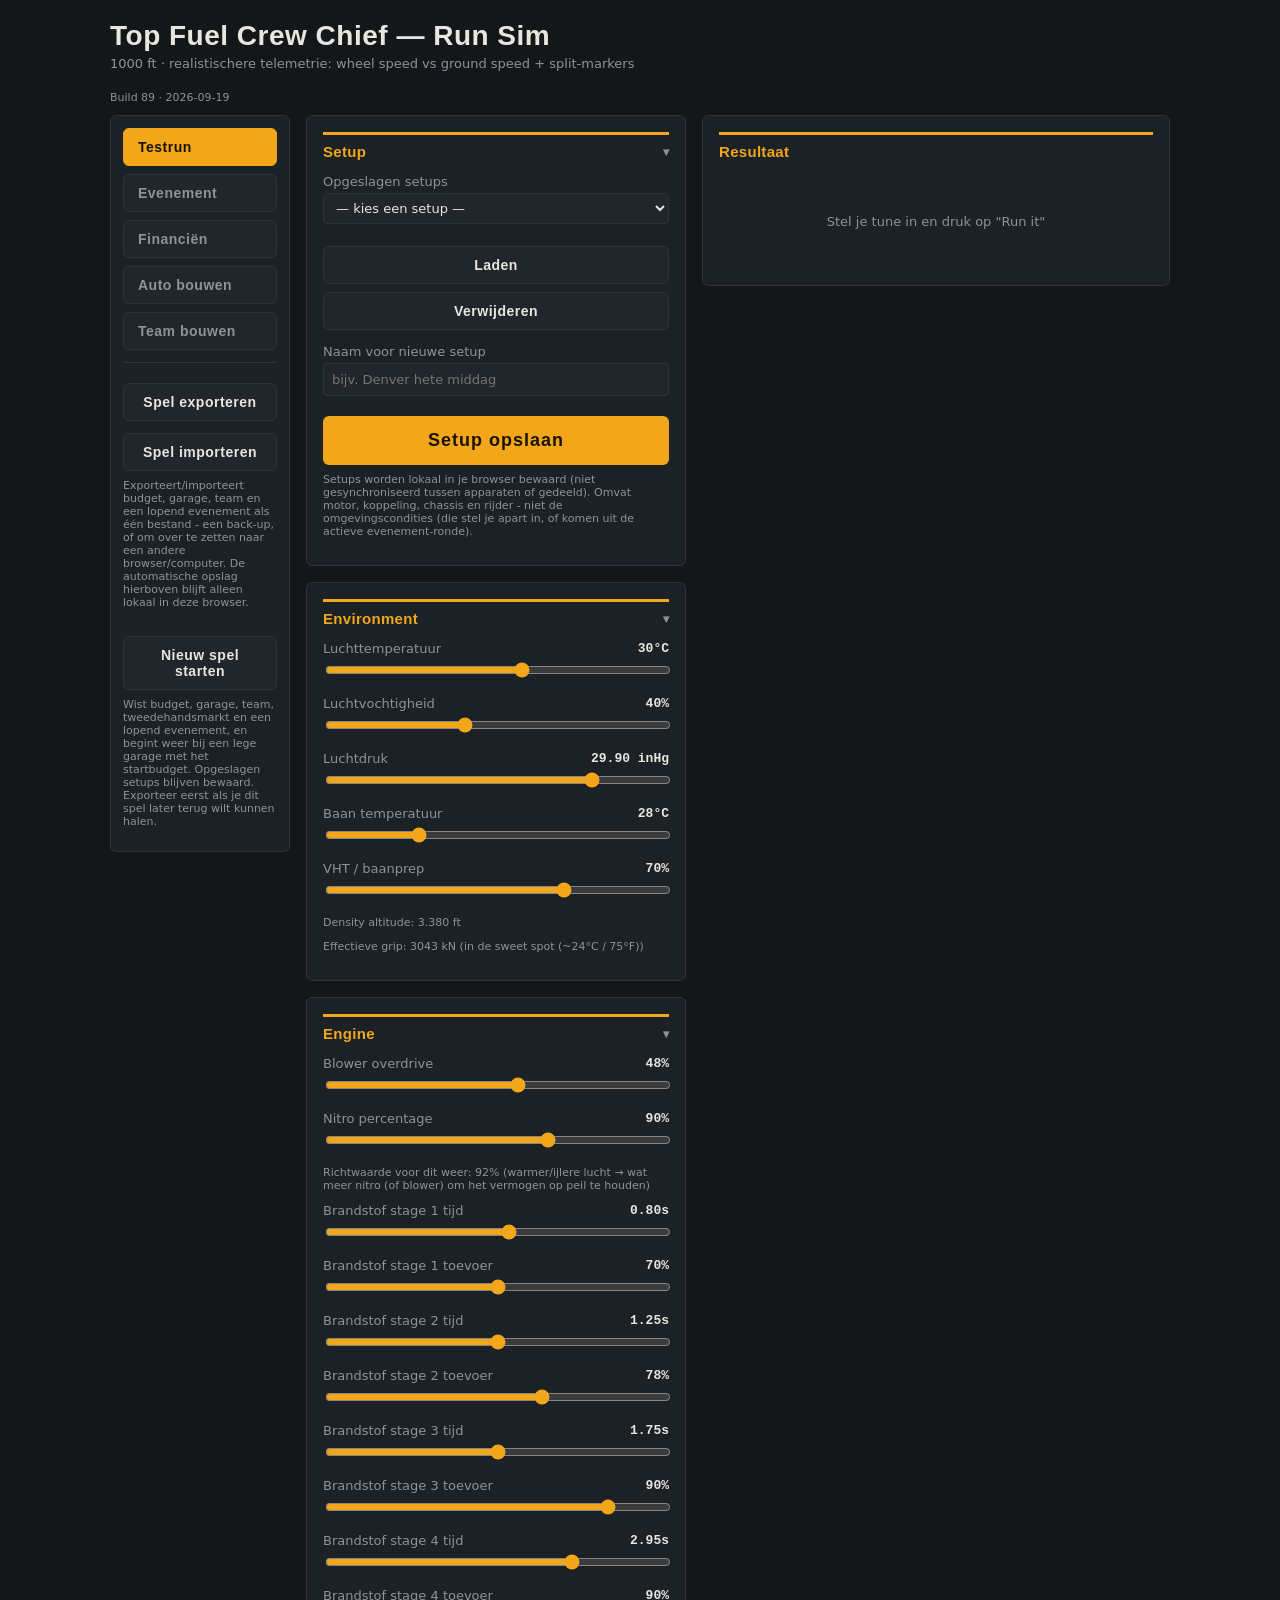
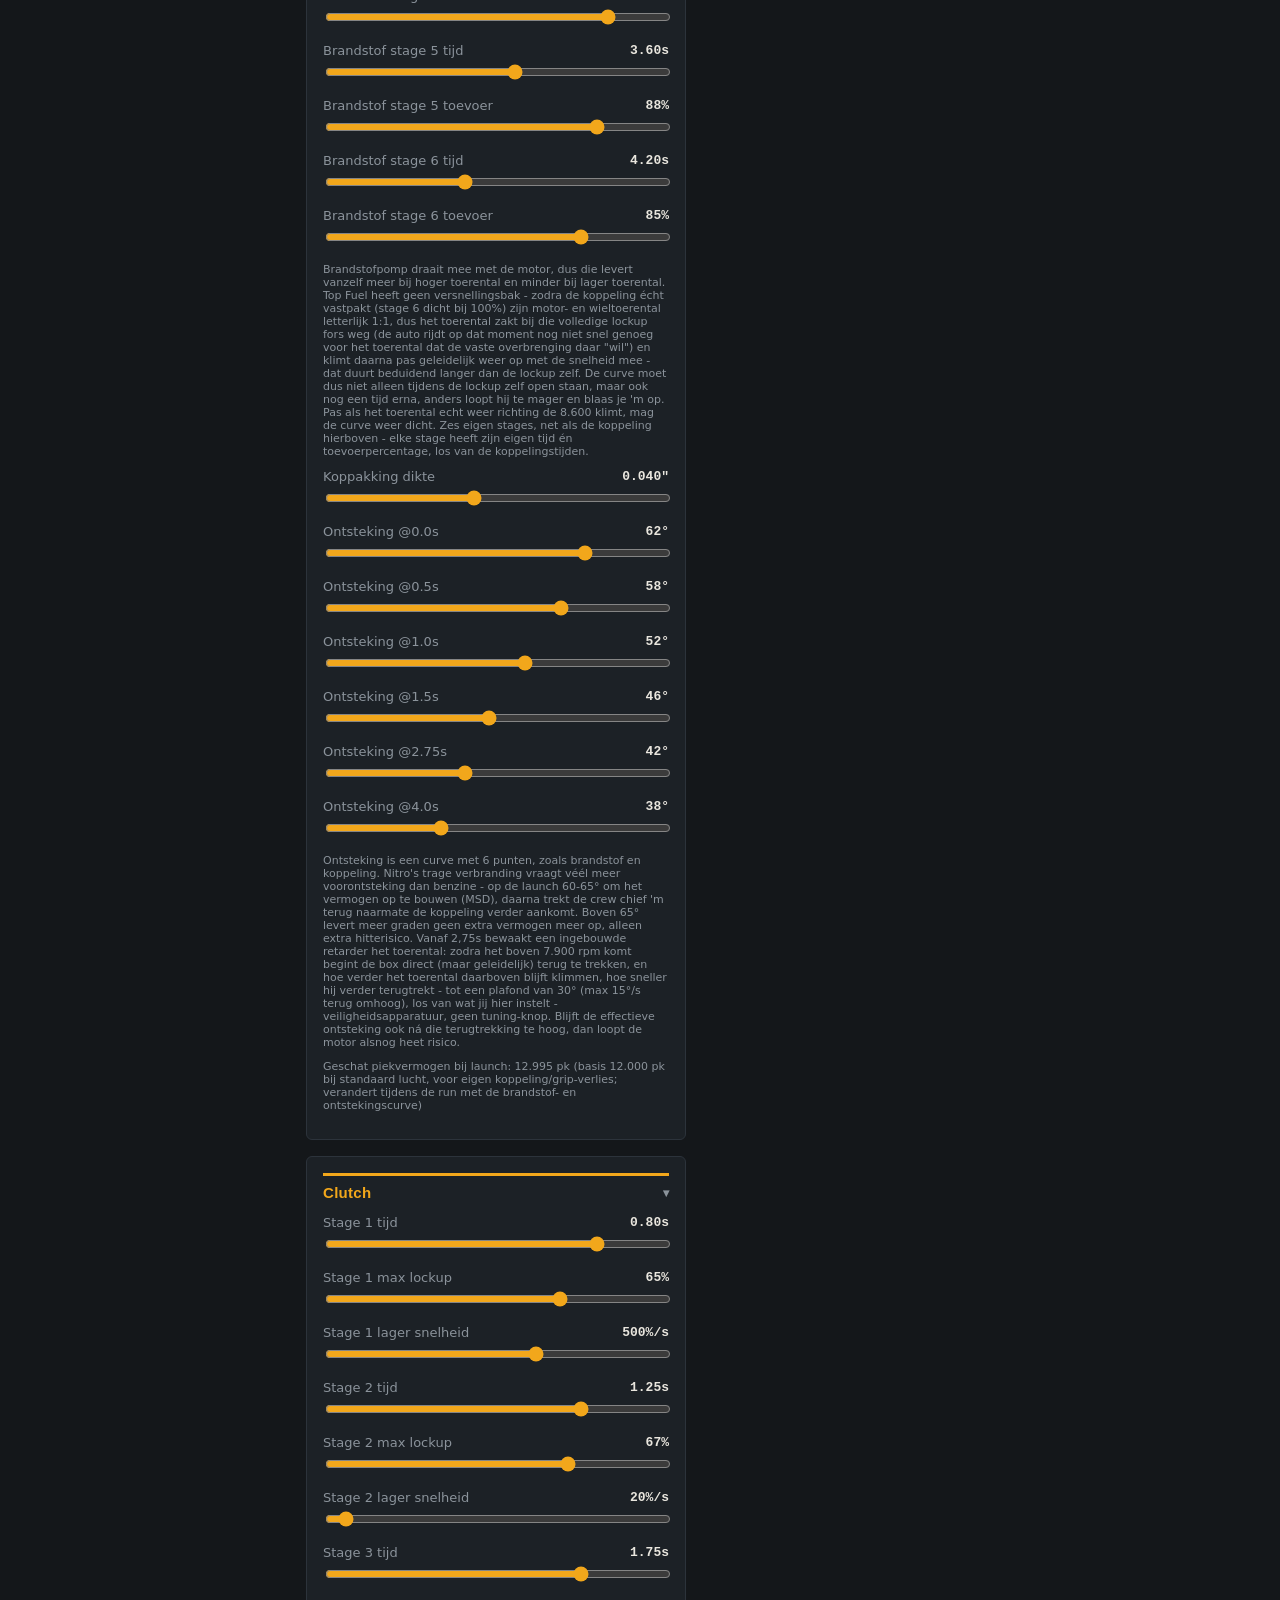
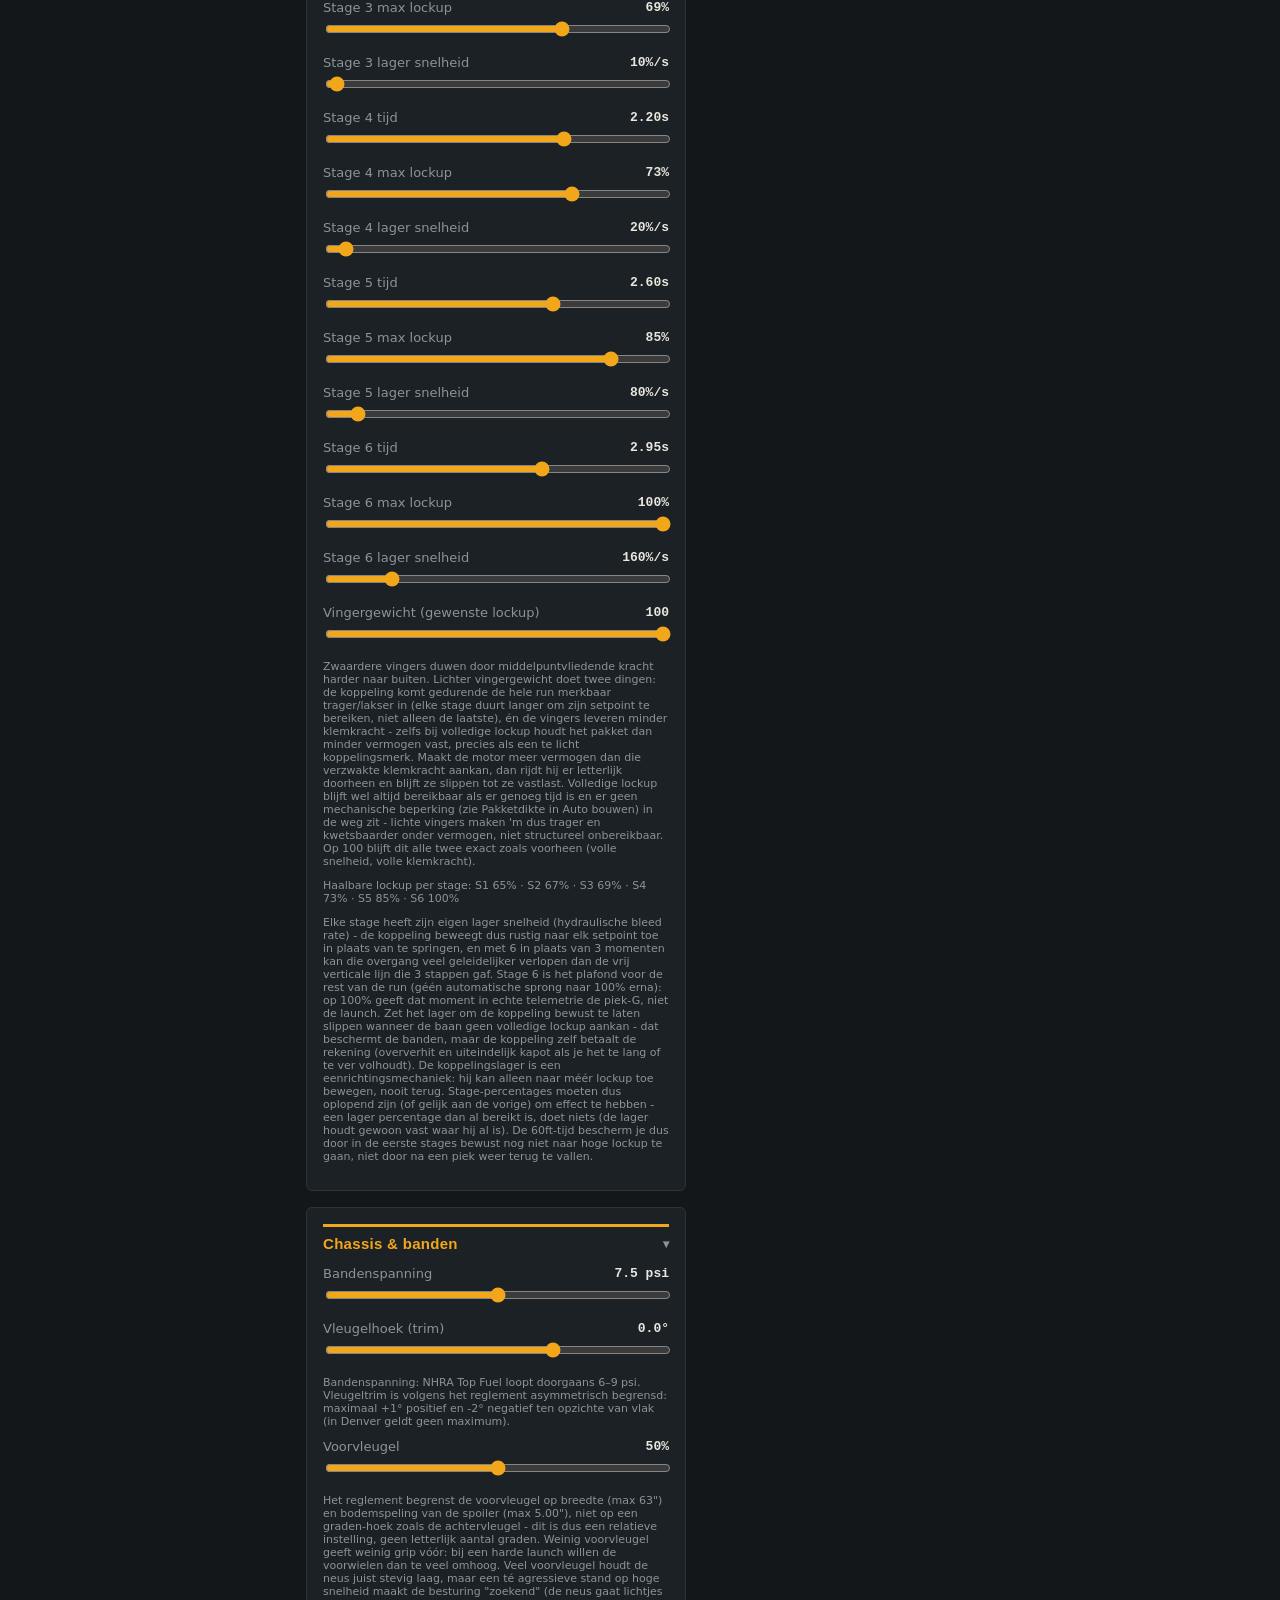
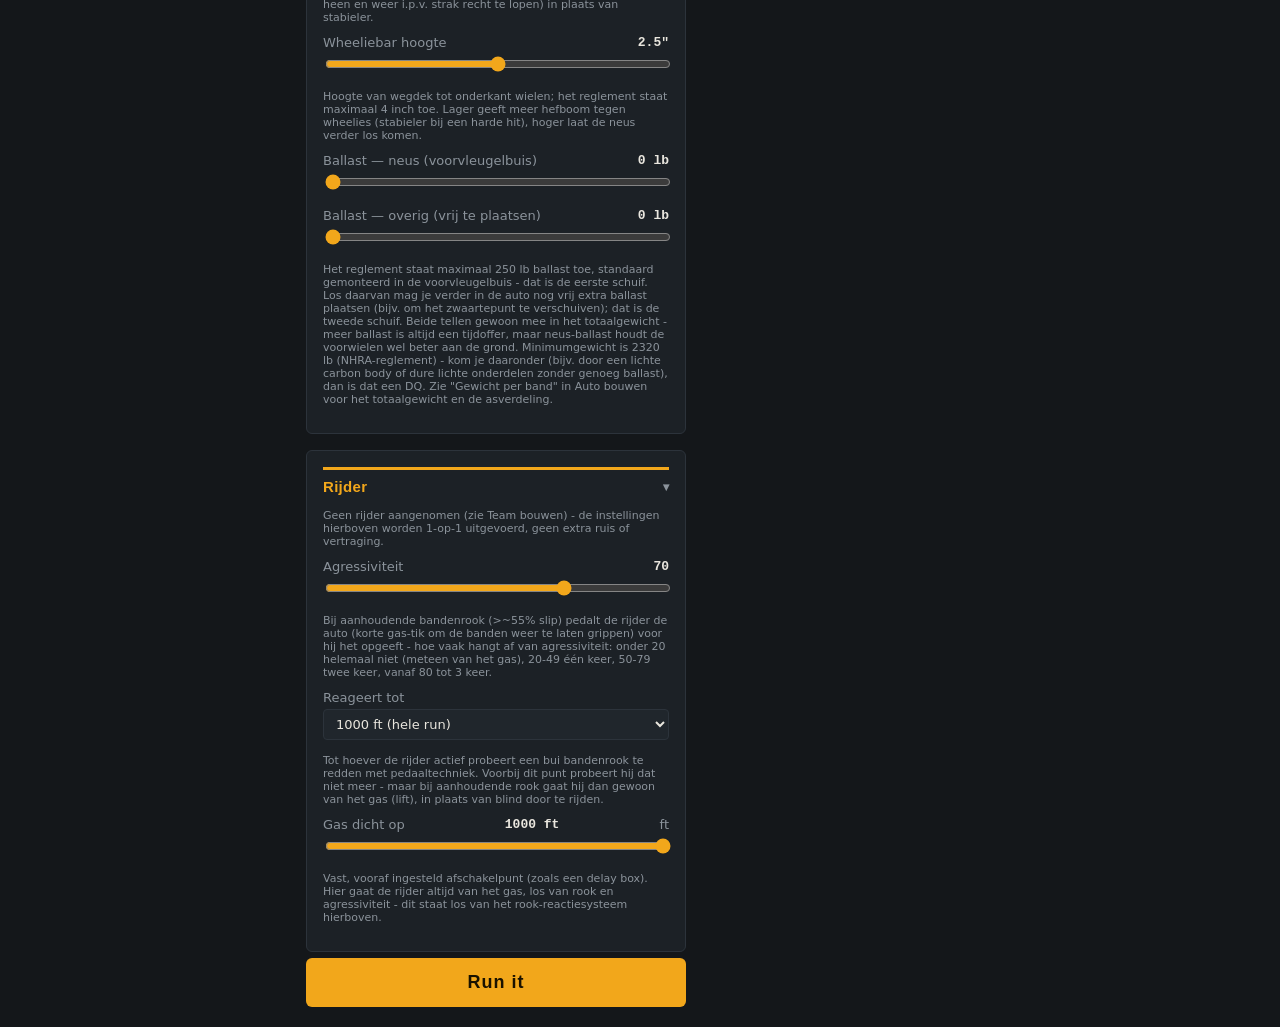
==== commit 5eebb579: "Make the clutch pack a fully separate purchasable part Pack thickness moves from a per-unit spec cho" ====
--- a/ui/index.html
+++ b/ui/index.html
@@ -258,18 +258,31 @@
     <p class="note" style="margin-top:0;">Plaatenaantal en warmteopbouw tijdens slippen zitten in het merk gebakken - een goedkope 5-plaats wordt heter tijdens slippen (minder tolerant), duurdere 6-plaats-modellen koeler en betrouwbaarder. Elk merk heeft ook een eigen grens aan hoeveel vermogen het pakket kan vasthouden: maakt de motor meer dan die koppeling aankan, dan rijdt hij er letterlijk doorheen - hij blijft slippen, ook bij volledige lockup - en kookt zichzelf op tot hij vastloopt. Een goedkopere koppeling bij een fors vermogen is dus een reëel risico, niet alleen een betrouwbaarheidscijfer op papier.</p>
     <div class="row"><label><span class="name">Lagerpositie / vrijloop-afstelling</span><span class="val" id="v-g-clutch-bearing">0</span></label>
       <input type="range" id="g-clutch-bearing" min="-3" max="3" value="0" step="1"></div>
-    <p class="note" style="margin-top:0;">Pakketdikte is een eigenschap van het gemonteerde pakket zelf (zie hieronder, en Tweedehandsmarkt) - de lagerpositie hierboven is het losse, altijd bij te stellen tegenwicht ertegen. Een dikker pakket geeft de vingers fysiek minder ruimte om naar buiten te bewegen, tenzij de lagerpositie evenveel compenseert - alleen het niet-gecompenseerde deel (pakketdikte minus lagerpositie) kost bereikbare lockup: de koppelingstimer kan dan nog zoveel vragen, de vingers komen er simpelweg niet. Blijft de koppeling daar structureel tegenaan slippen, dan last ze uiteindelijk vast, net als bij te veel vermogen voor de klemkracht. Op dikte 0 met lagerpositie 0 is dit een exacte no-op, ongeacht wat er verder gebeurt.</p>
-    <p class="note" style="margin-top:0;">Koppelingsplaten zijn een slijtdeel los van de rest van de conditie hierboven: na <span id="clutch-max-runs-note">--</span> runs is het frictiemateriaal simpelweg op, ongeacht hoe rustig die runs verliepen - dat is niet te repareren, alleen een vers pakket (reserve, nieuwbouw, of tweedehands) lost het op.</p>
+    <p class="note" style="margin-top:0;">Dit is het losse, altijd bij te stellen tegenwicht tegen de dikte van het koppelingspakket (los aan te schaffen onderdeel, zie hieronder) - een dikker pakket geeft de vingers fysiek minder ruimte om naar buiten te bewegen, tenzij de lagerpositie evenveel compenseert. Alleen het niet-gecompenseerde deel (pakketdikte minus lagerpositie) kost bereikbare lockup: de koppelingstimer kan dan nog zoveel vragen, de vingers komen er simpelweg niet. Blijft de koppeling daar structureel tegenaan slippen, dan last ze uiteindelijk vast, net als bij te veel vermogen voor de klemkracht. Op lagerpositie 0 met een standaard (dikte 0) pakket is dit een exacte no-op, ongeacht wat er verder gebeurt.</p>
     <div id="g-clutch-inventory-list"></div>
     <div class="row"><label>Merk (nieuw)</label><select id="g-clutch-spare-brand"></select></div>
-    <div class="row"><label><span class="name">Pakketdikte (nieuw pakket)</span><span class="val" id="v-g-clutch-new-pack-thickness">0</span></label>
-      <input type="range" id="g-clutch-new-pack-thickness" min="-3" max="3" value="0" step="1"></div>
-    <p class="note" style="margin-top:0;">Alleen bij een nieuw pakket kies je zelf hoeveel shims erbij (of eraf) gaan t.o.v. het merk zijn eigen fabrieksdikte (5-plaats is van zichzelf dunner dan 6-plaats) - schuift automatisch terug naar die fabriekswaarde bij het wisselen van merk hierboven. Een tweedehands pakket heeft die keuze al vast liggen (zie Tweedehandsmarkt) - net als leeftijd is dat de vorige eigenaar zijn keuze geweest, met wat spreiding onderling.</p>
     <button class="secondary" id="g-buy-clutch-spare" type="button">Koppeling kopen</button>
-    <p class="note">Meerdere nieuwe pakketten met exact dezelfde gekozen dikte kopen kan gewoon - het is een bewuste instelling, geen toevalstreffer. Slijt (in warmte/conditie, los van de runs-teller hierboven) mee met elke run (test of echt - zie Conditie hierboven, met opzet een ruwe schatting). Met reserve monteert de crew 'm bij koppelingsschade (tegen montagekosten - niet meer gratis); zonder reserve blijft ze kapot gemonteerd zitten tot je 'm zelf repareert (geen automatische reparatie meer) - dit evenement ben je er in elk geval klaar mee. Bij een heftige klapper is de koppeling soms total loss, ook mét reserve op de trailer - dan moet 'm alsnog vervangen worden en is dit evenement sowieso voorbij.</p>
+    <p class="note">Slijt mee met elke run (test of echt - zie Conditie hierboven, met opzet een ruwe schatting). Met reserve monteert de crew 'm bij koppelingsschade (tegen montagekosten - niet meer gratis); zonder reserve blijft ze kapot gemonteerd zitten tot je 'm zelf repareert (geen automatische reparatie meer) - dit evenement ben je er in elk geval klaar mee. Bij een heftige klapper is de koppeling soms total loss, ook mét reserve op de trailer - dan moet 'm alsnog vervangen worden en is dit evenement sowieso voorbij.</p>
     <div class="sec-title" style="font-size:12px; border-top:none; padding-top:0; margin-top:12px;">Tweedehandsmarkt</div>
-    <p class="note" style="margin-top:0;">Wisselend aanbod, per merk een eigen leeftijd én pakketdikte (niet zelf te kiezen, ligt al vast, met wat spreiding tussen listings onderling) - hoe ouder, hoe goedkoper maar ook hoe minder betrouwbaar. Kopen monteert het direct (het huidige onderdeel gaat naar de reservevoorraad, niet weg) - dit is dus een bewuste vervanging, geen extra reserve erbij. Ververst bij elk nieuw evenement.</p>
+    <p class="note" style="margin-top:0;">Wisselend aanbod, per merk een eigen leeftijd - hoe ouder, hoe goedkoper maar ook hoe minder betrouwbaar. Kopen monteert het direct (het huidige onderdeel gaat naar de reservevoorraad, niet weg) - dit is dus een bewuste vervanging, geen extra reserve erbij. Ververst bij elk nieuw evenement.</p>
     <div id="g-clutch-market-list"></div>
+    </div>
+
+    <div class="garage-section" id="garage-sec-clutchpack">
+    <div class="sec-title" style="font-size:13px; border-top:none; padding-top:0; margin-top:14px;">Koppelingspakket</div>
+    <p class="note" style="margin-top:0;" id="g-clutchPack-equipped">Geen koppelingspakket gemonteerd.</p>
+    <p class="note" style="margin-top:0;" id="g-clutchPack-condition"></p>
+    <button class="secondary" id="g-repair-clutchPack" type="button" style="display:none;">Koppelingspakket repareren</button>
+    <button class="secondary" id="g-sell-clutchPack" type="button" style="display:none;">Koppelingspakket verkopen</button>
+    <p class="note" style="margin-top:0;">De platen/shim-stack zelf - een los onderdeel van de koppeling (het merk hierboven, dat plaatenaantal/warmteopbouw/klemkracht bepaalt). Dikker geeft de vingers fysiek minder ruimte om naar buiten te bewegen, tenzij de lagerpositie (bij Koppeling hierboven) evenveel compenseert; blijft de koppeling daar structureel tegenaan slippen, dan last ze uiteindelijk vast. "Pakket 0 (standaard)" gemonteerd met lagerpositie 0 is een exacte no-op. Elke dikte kost hetzelfde - dikker is niet beter of slechter, alleen anders.</p>
+    <p class="note" style="margin-top:0;">Platen zijn bovendien een puur slijtdeel: na <span id="clutch-max-runs-note">--</span> runs (test of echt) is het frictiemateriaal simpelweg op, ongeacht hoe rustig die runs verliepen - dat is niet te repareren, alleen een vers pakket (reserve, nieuwbouw, of tweedehands) lost het op.</p>
+    <div id="g-clutchPack-inventory-list"></div>
+    <div class="row"><label>Dikte (nieuw)</label><select id="g-clutchPack-spare-brand"></select></div>
+    <button class="secondary" id="g-buy-clutchPack-spare" type="button">Koppelingspakket kopen</button>
+    <p class="note">Meerdere nieuwe pakketten met dezelfde dikte kopen kan gewoon - het is een bewuste keuze, geen toevalstreffer.</p>
+    <div class="sec-title" style="font-size:12px; border-top:none; padding-top:0; margin-top:12px;">Tweedehandsmarkt</div>
+    <p class="note" style="margin-top:0;">Wisselend aanbod, per dikte een eigen leeftijd - niet zelf te kiezen, ligt al vast. Hoe ouder, hoe goedkoper maar ook hoe minder betrouwbaar. Kopen monteert het direct (het huidige onderdeel gaat naar de reservevoorraad, niet weg) - dit is dus een bewuste vervanging, geen extra reserve erbij. Ververst bij elk nieuw evenement.</p>
+    <div id="g-clutchPack-market-list"></div>
     </div>
 
     <div class="garage-section" id="garage-sec-fuelpump">
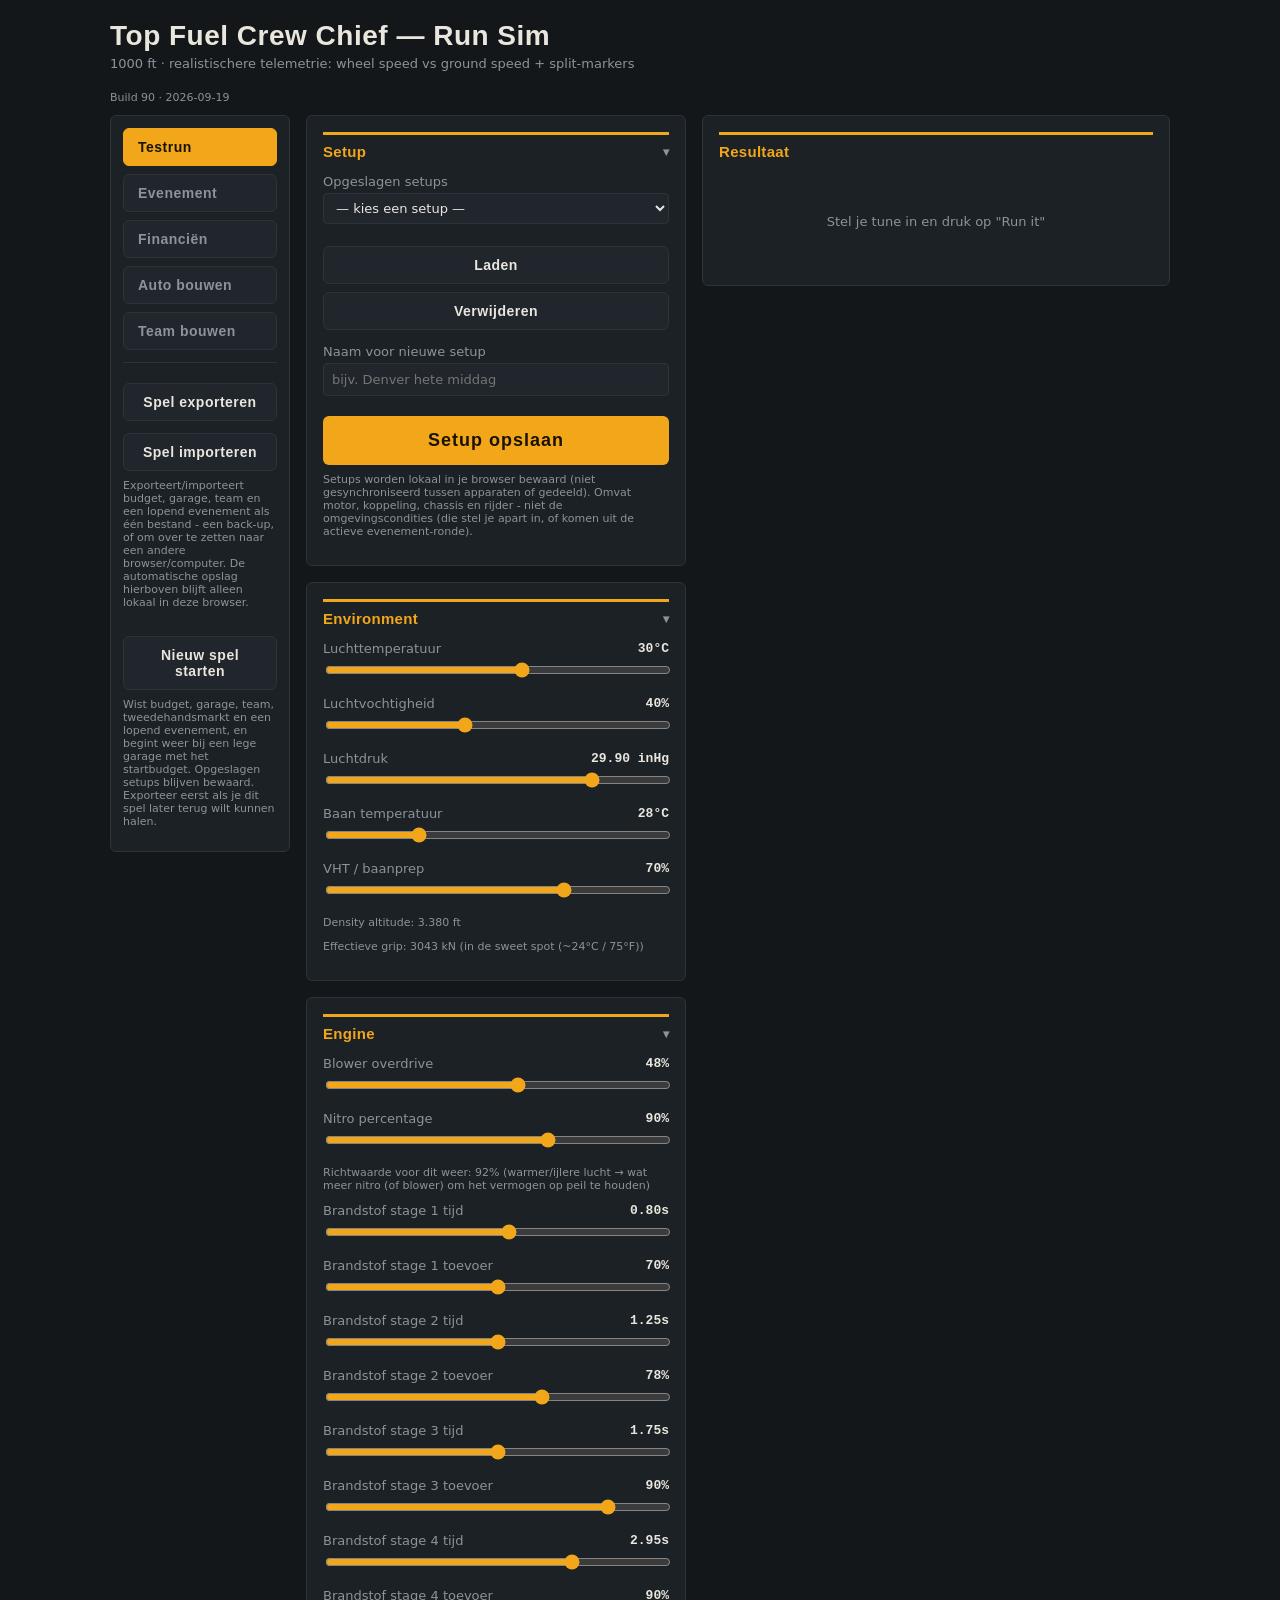
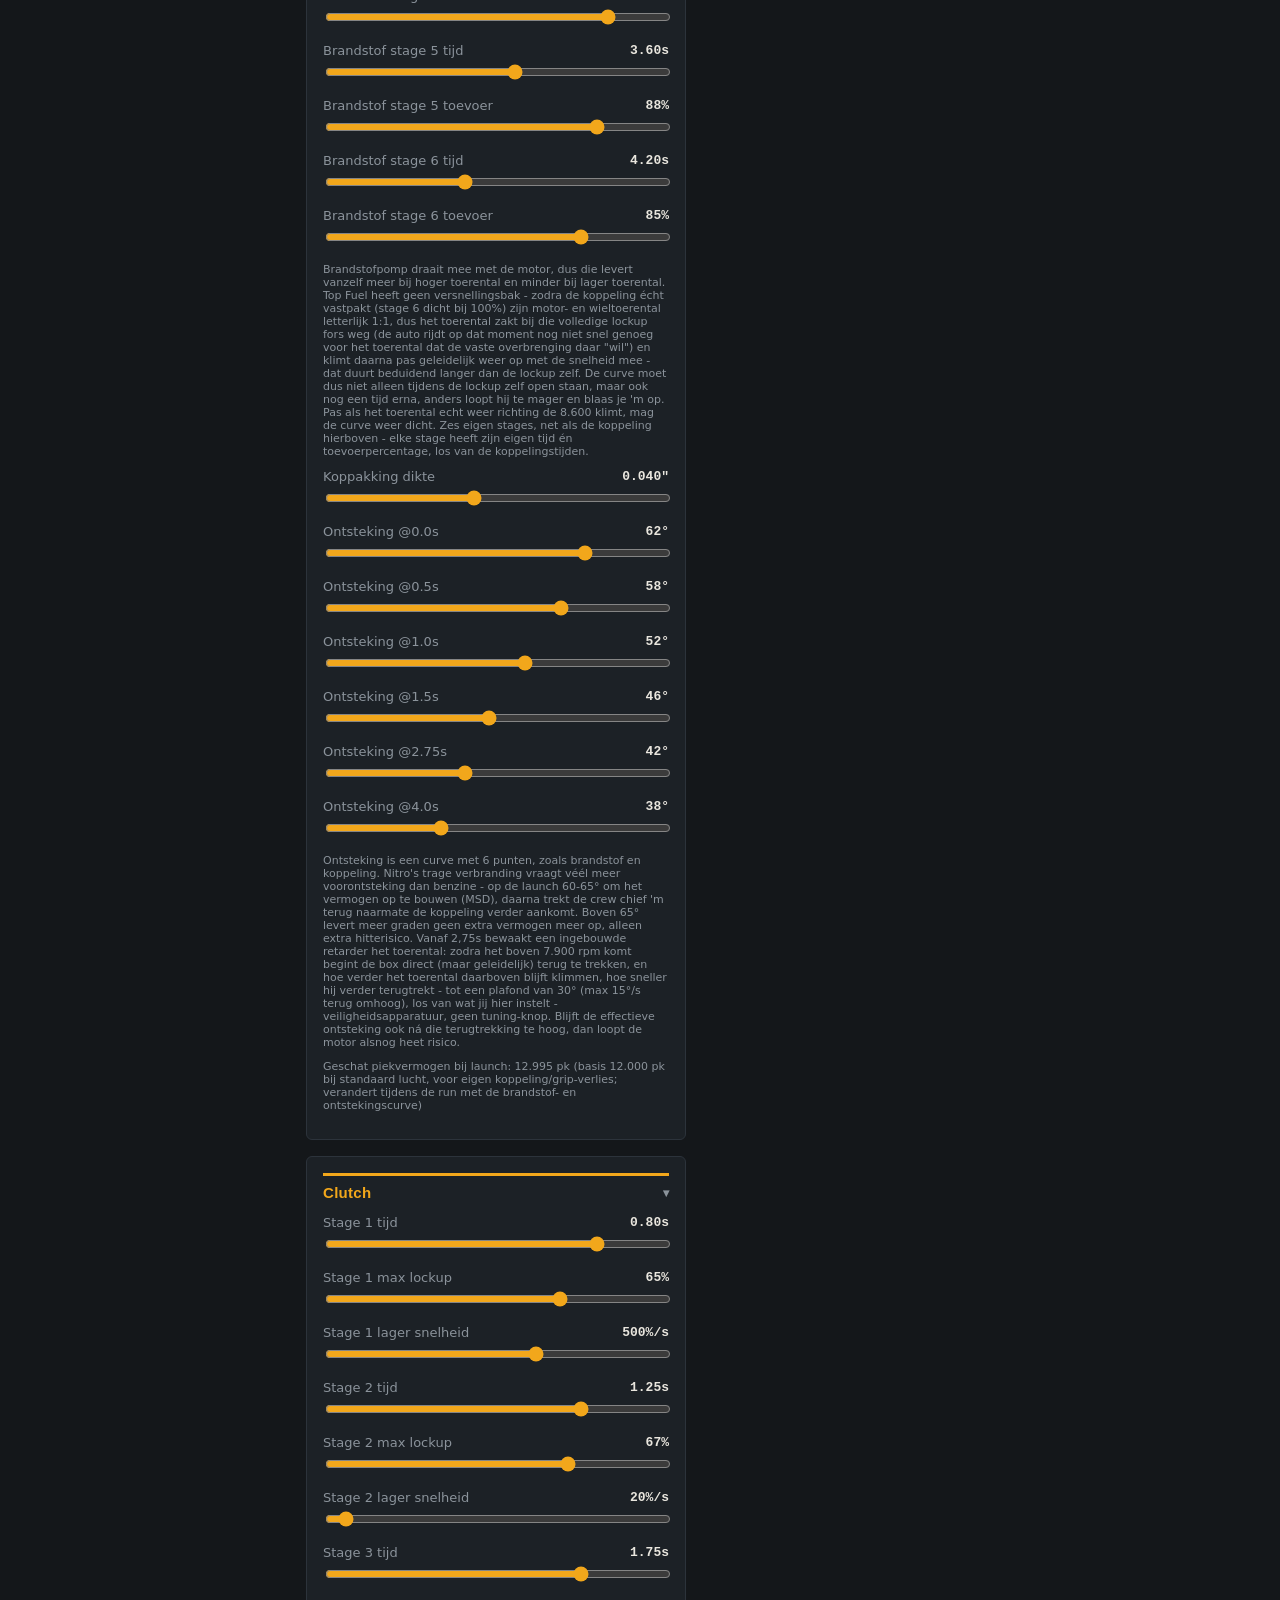
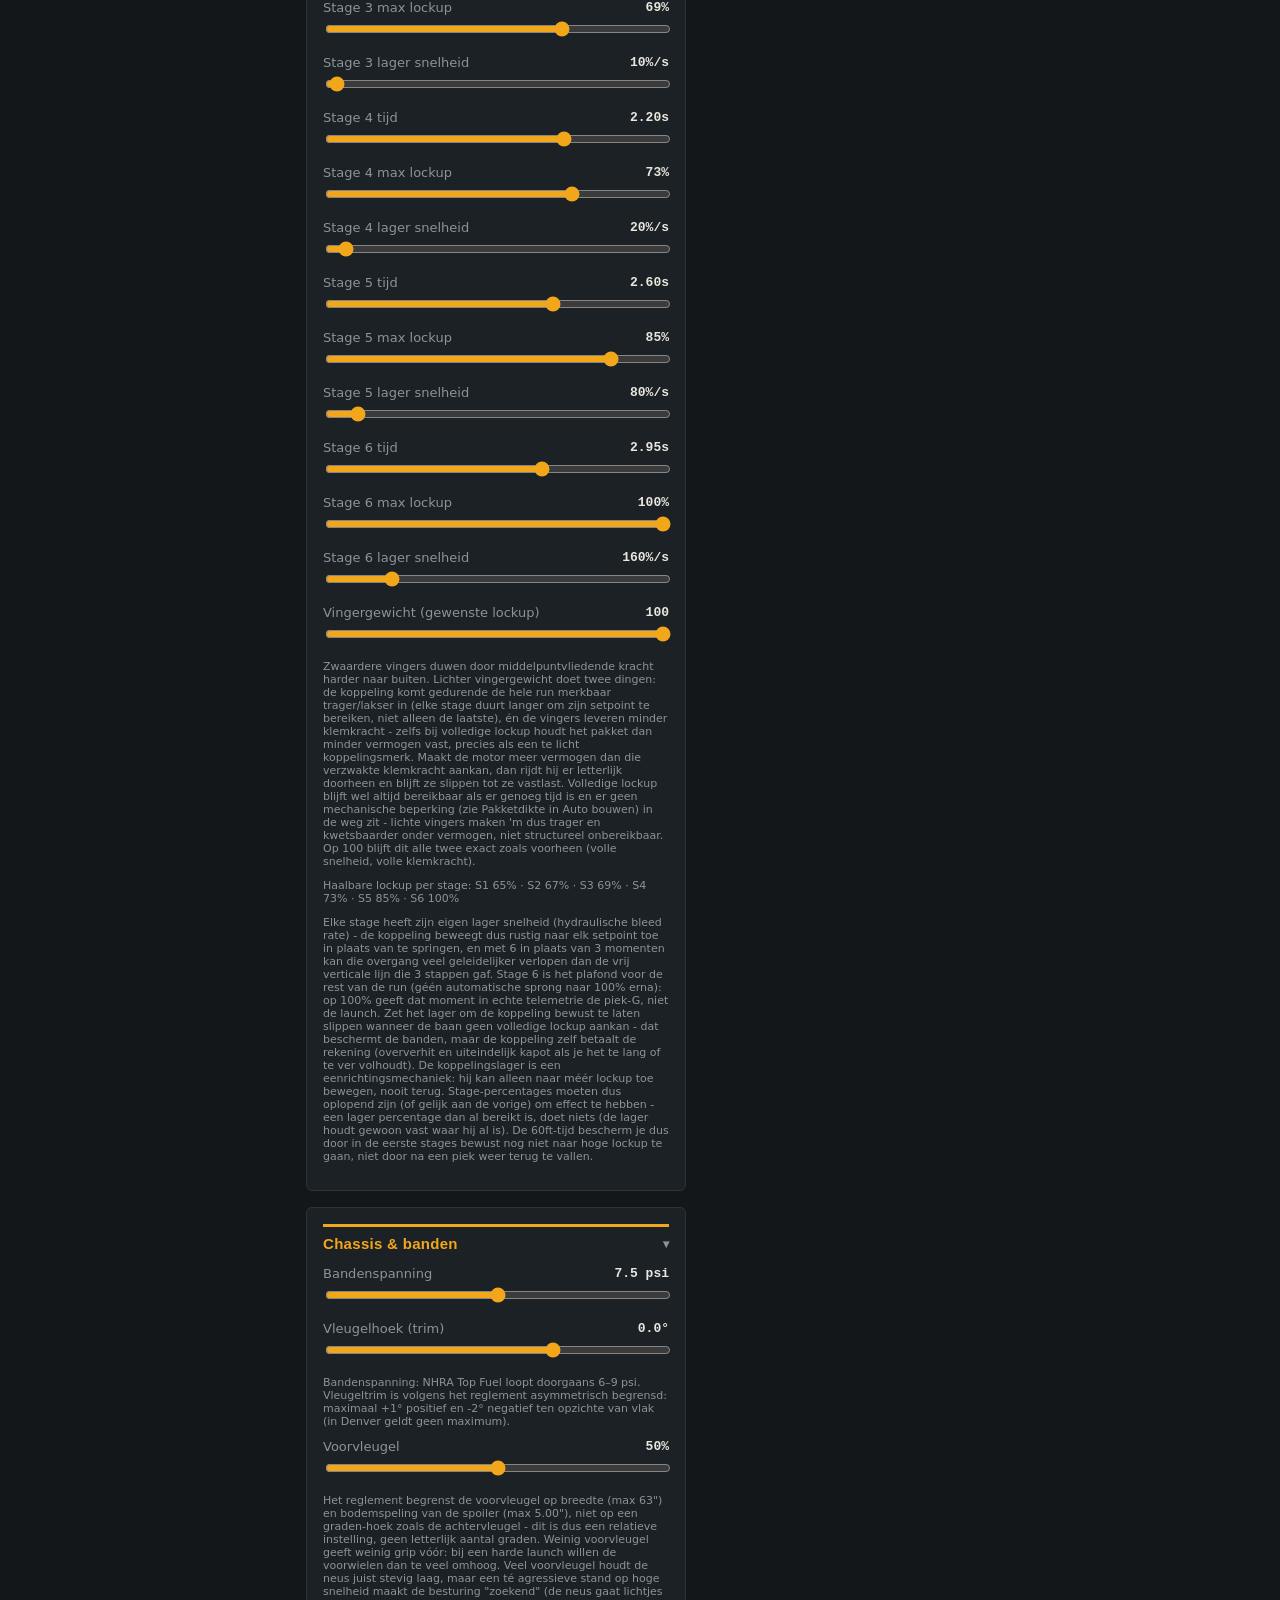
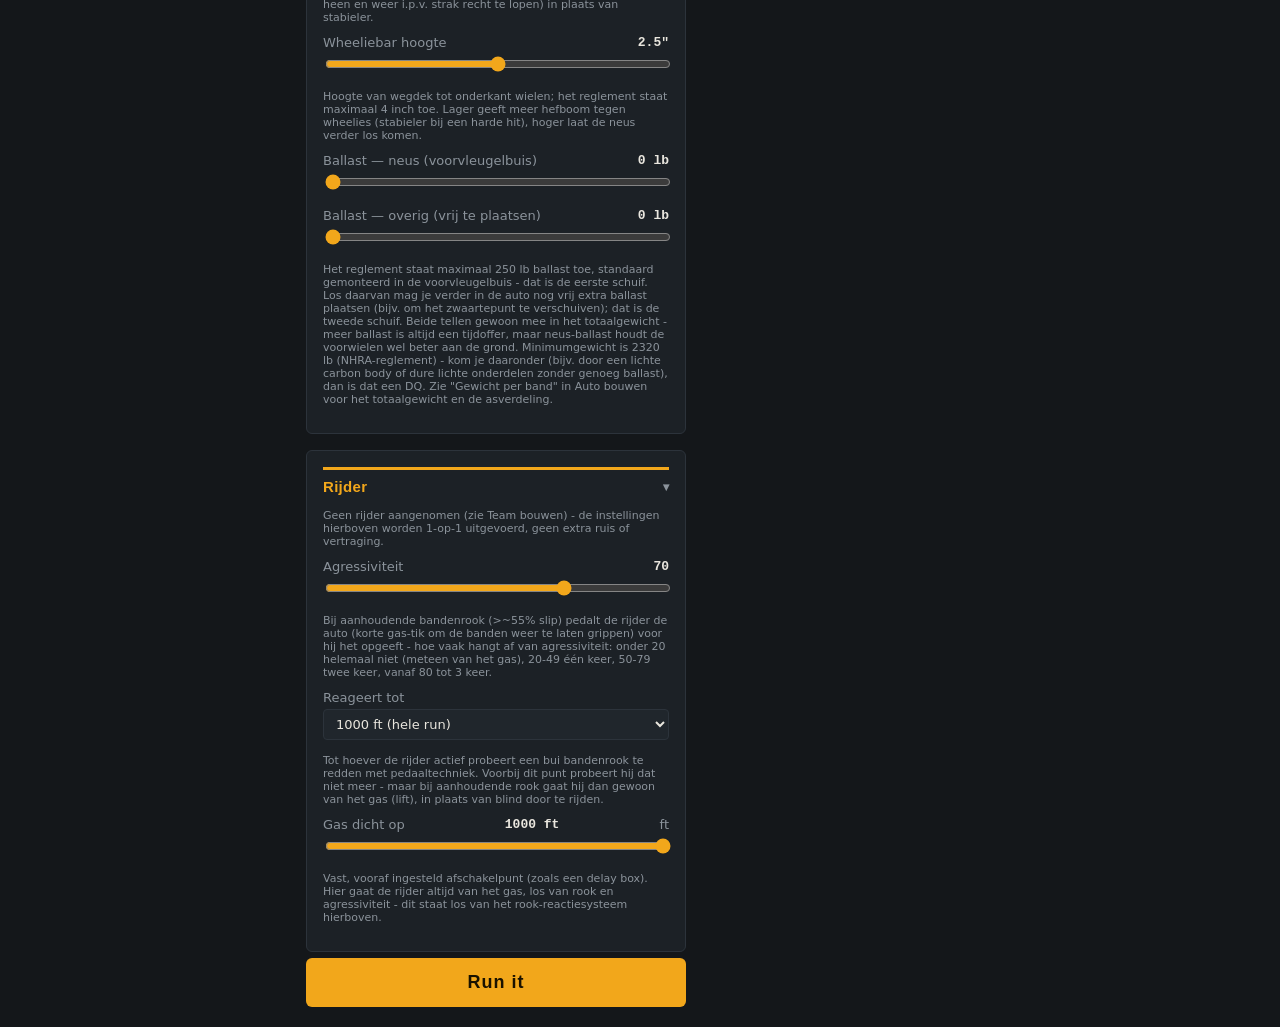
==== commit aad542c9: "Allow any event field size (2-32) instead of a fixed preset list The bracket derivation already hand" ====
--- a/ui/index.html
+++ b/ui/index.html
@@ -45,15 +45,9 @@
       <p class="note" style="margin-top:0;">Elk circuit heeft zijn eigen hoogte en klimaat - dat verandert de density altitude (zie Omgeving) voor het hele evenement: hoger en heter kost vermogen (dunnere lucht, minder zuurstof) maar scheelt ook iets in luchtweerstand. Denver ligt bv. hoog en droog, Las Vegas en Phoenix zijn hete woestijnbanen, Gainesville en Houston juist heet en vochtig.</p>
       <div class="row">
         <label>Aantal auto's (incl. jij)</label>
-        <select id="fieldSizeSelect">
-          <option value="8">8</option>
-          <option value="12">12</option>
-          <option value="16" selected>16</option>
-          <option value="20">20</option>
-          <option value="24">24</option>
-          <option value="32">32</option>
-        </select>
-      </div>
+        <input type="number" id="fieldSizeSelect" min="2" max="32" step="1" value="16">
+      </div>
+      <p class="note" style="margin-top:0;">Elk aantal tussen 2 en 32 mag, ook een oneven aantal (bv. 15 of 17) - de kwalificatie-ladder rondt zelf af naar de grootste macht van 2 die erin past voor de eliminatie, en een ronde die door een oneven aantal overblijvers een auto tekortkomt geeft de beste overgebleven auto een bye.</p>
     </div>
 
     <div id="event-active" style="display:none;">
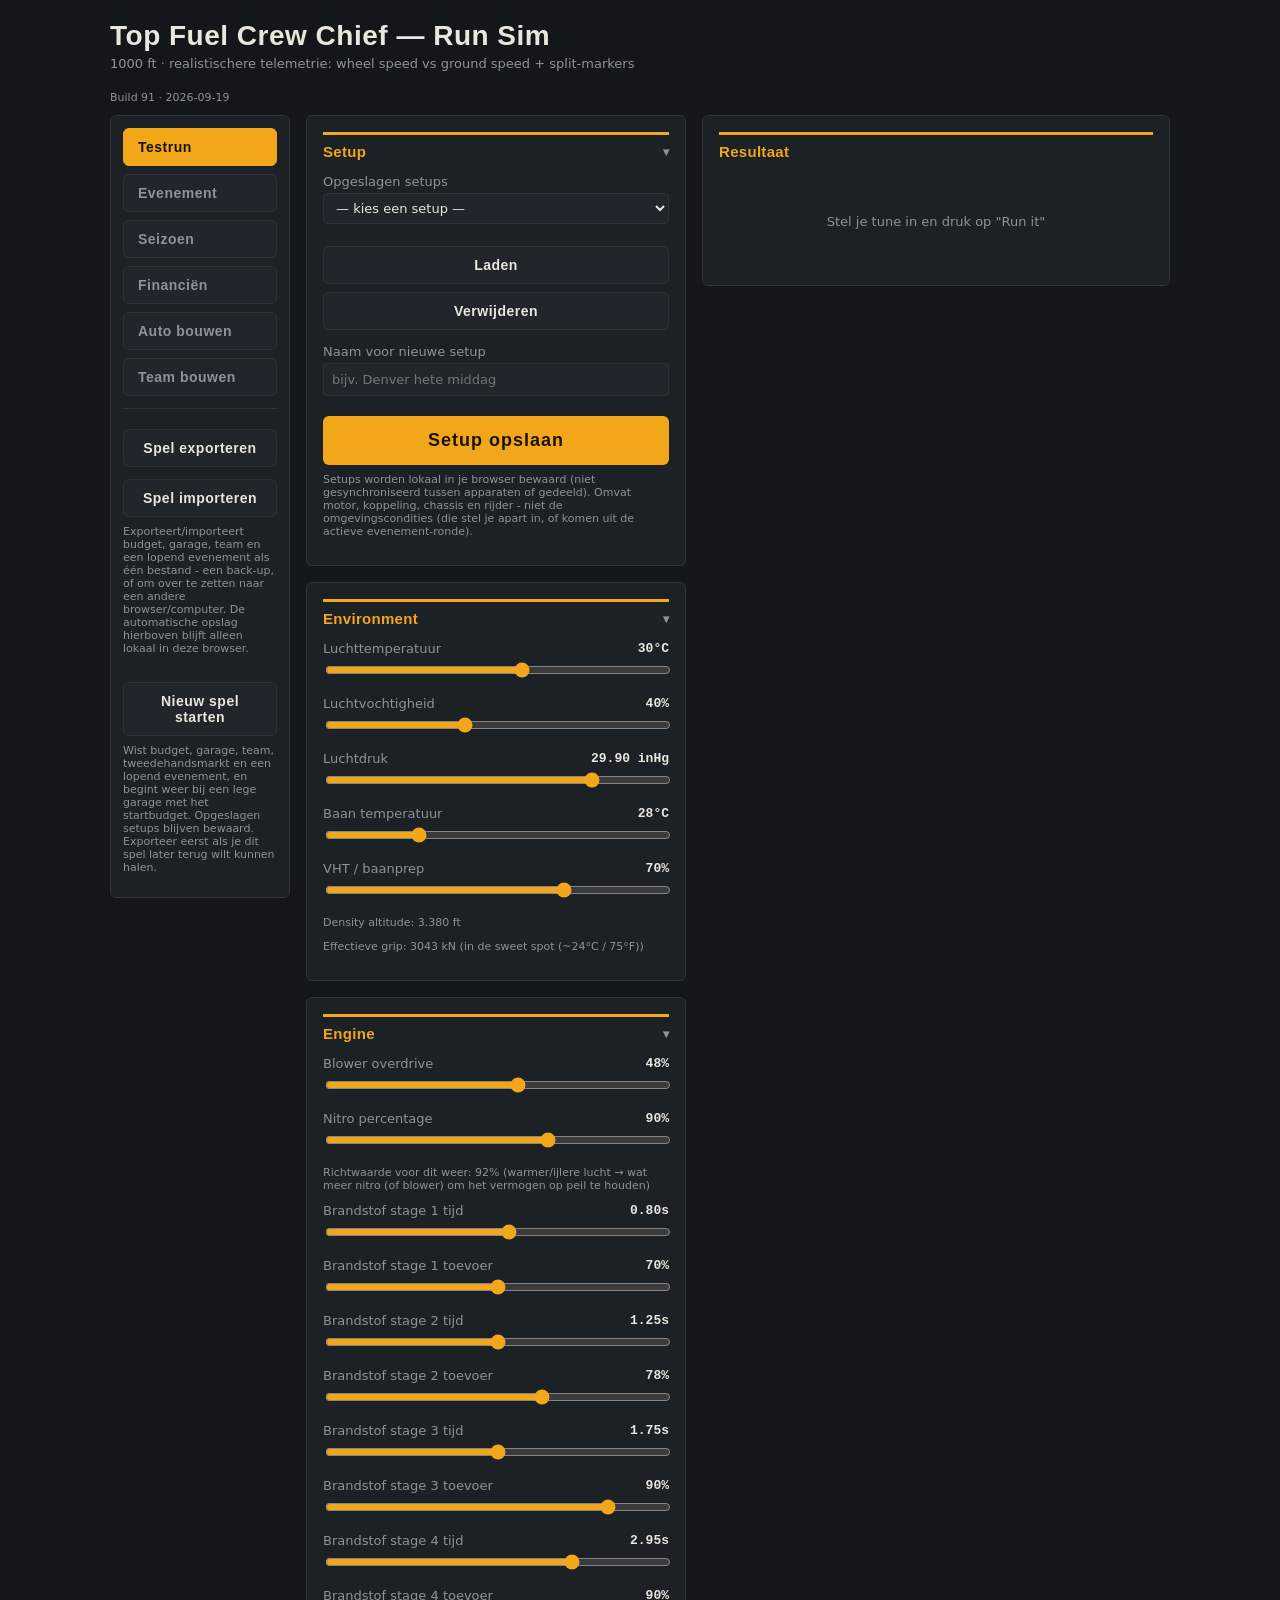
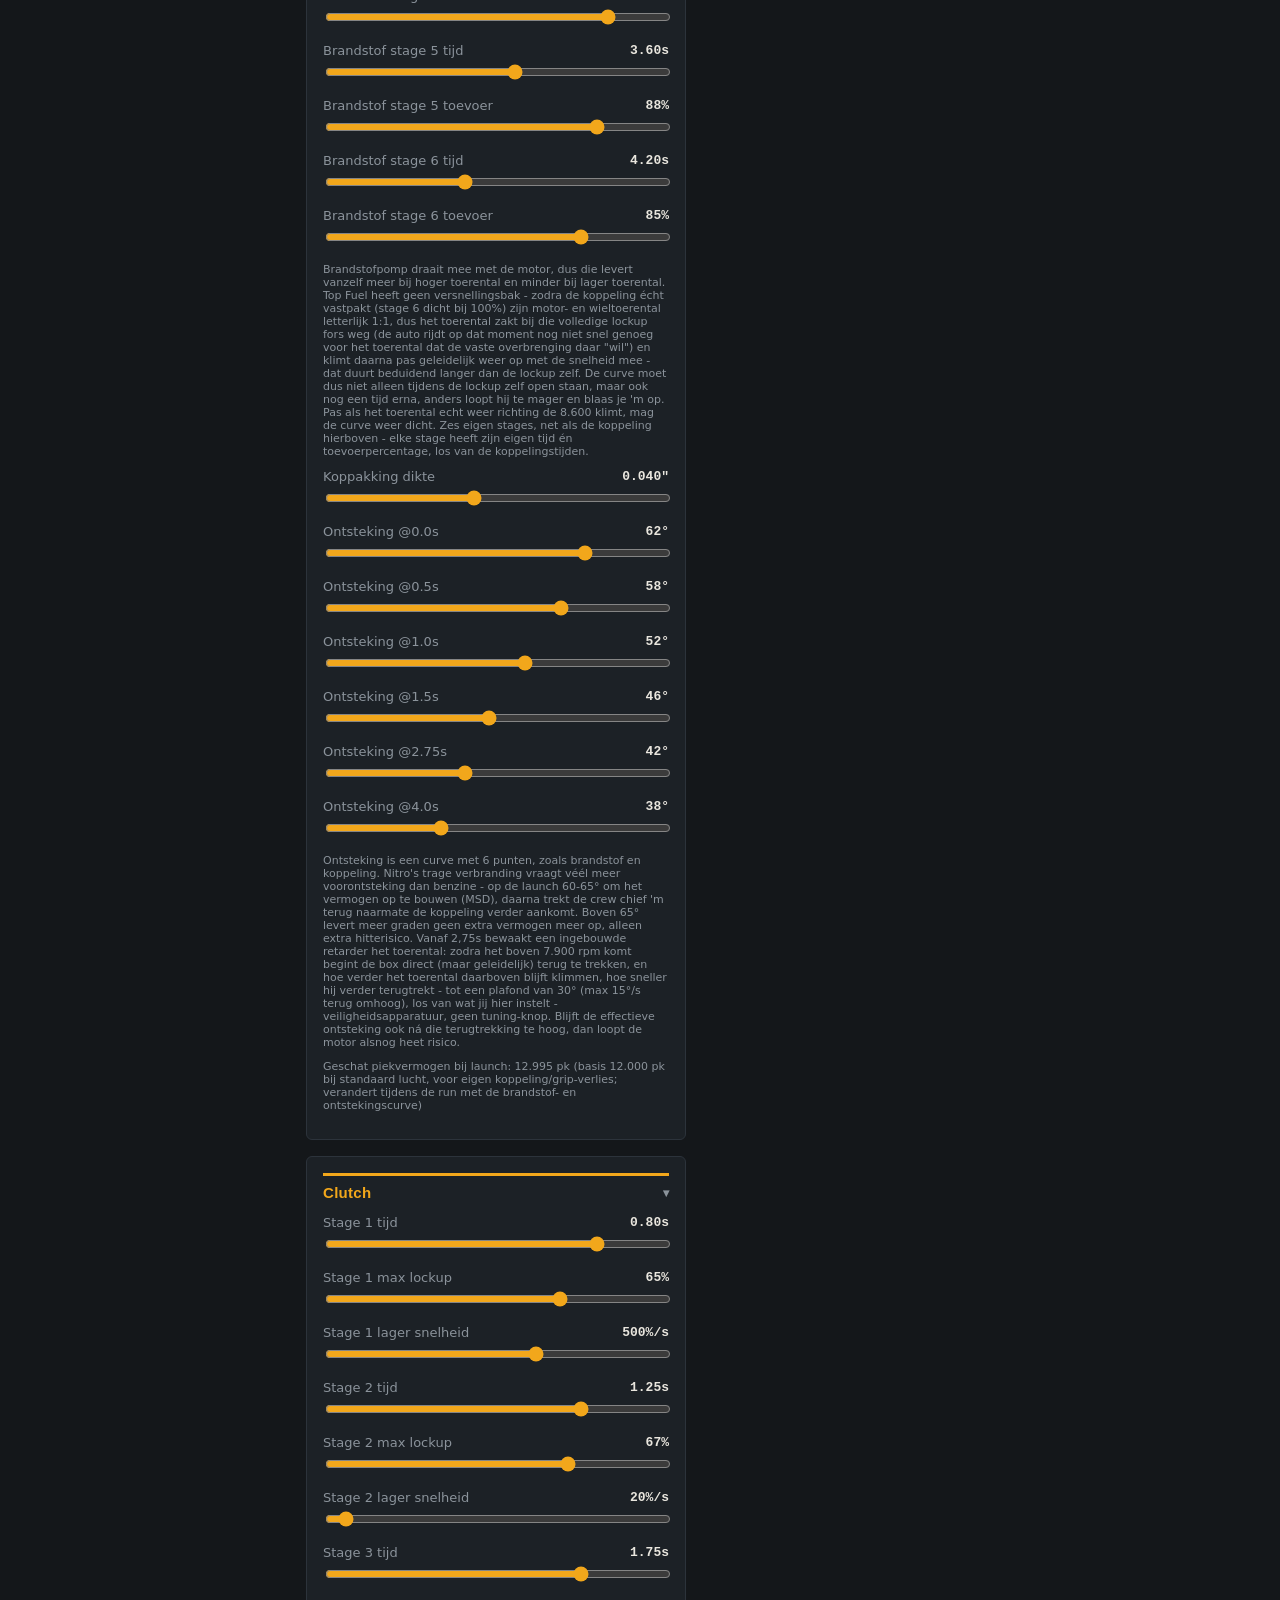
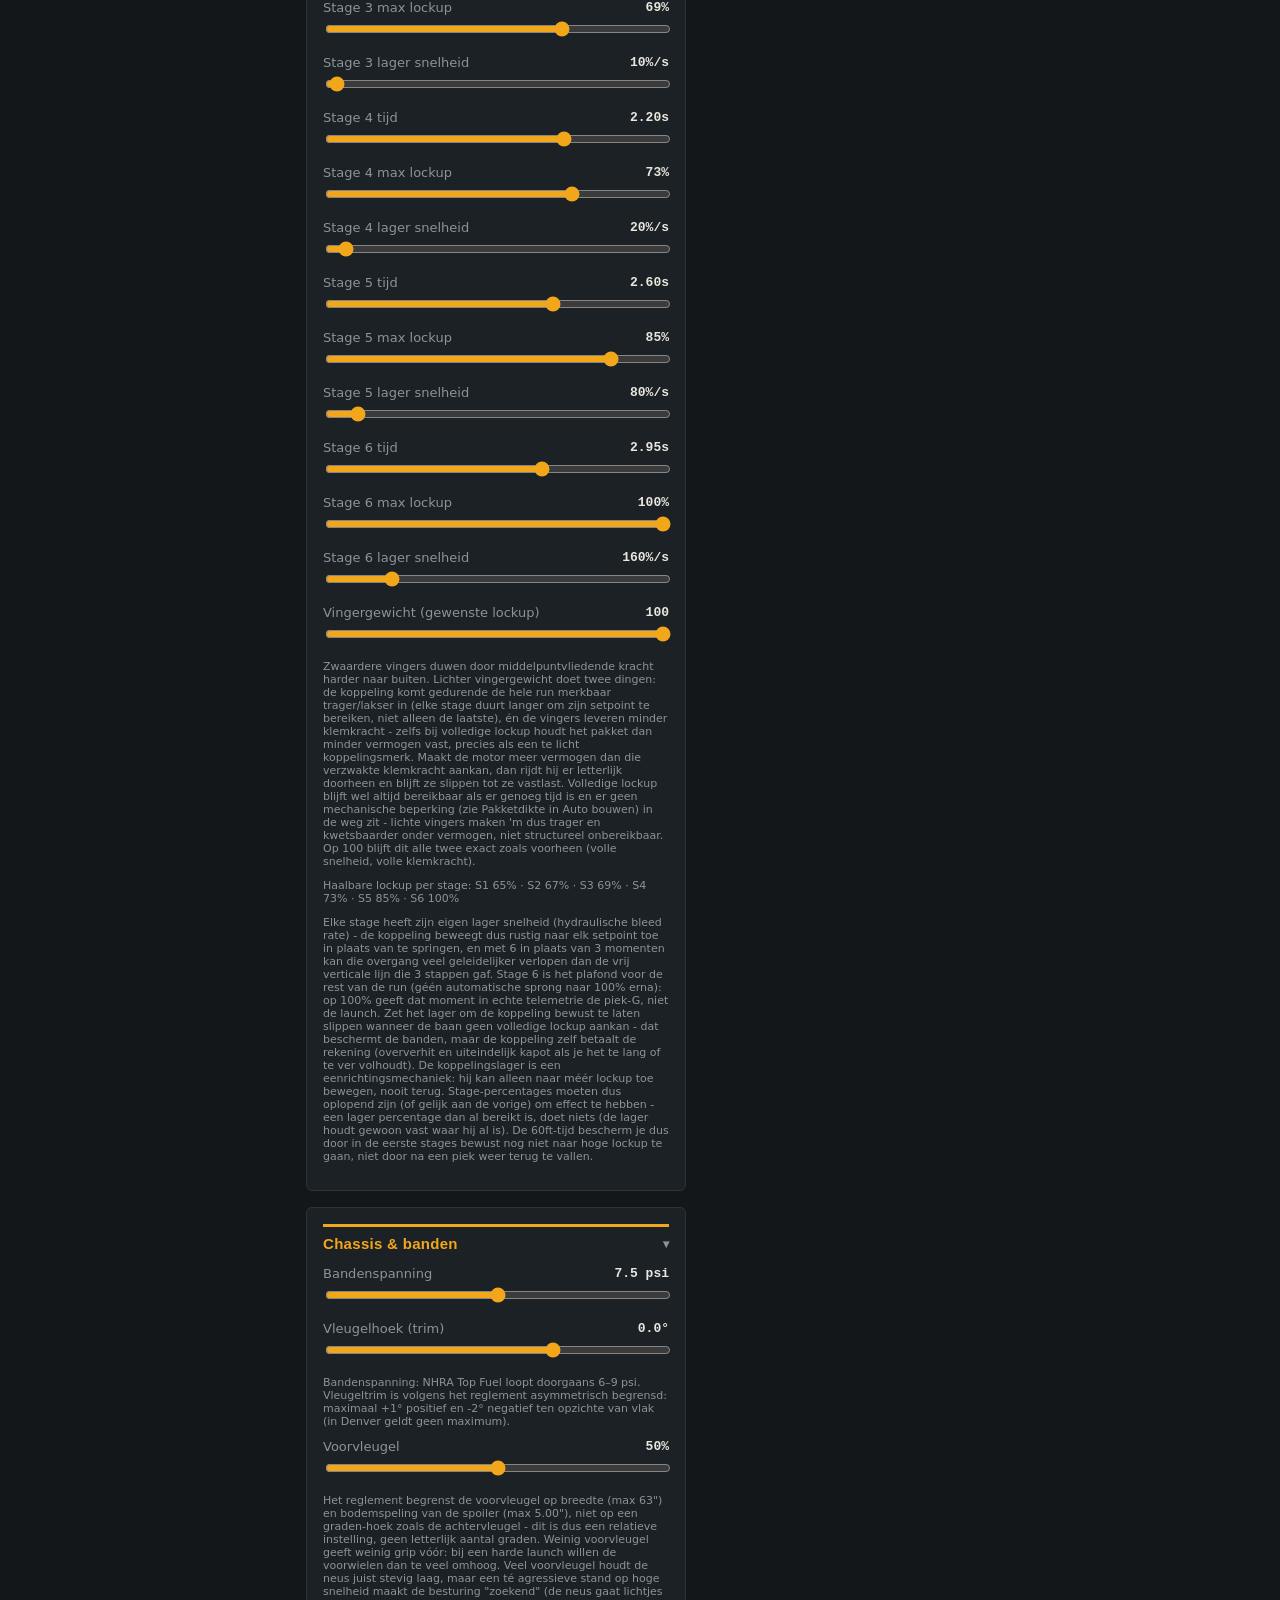
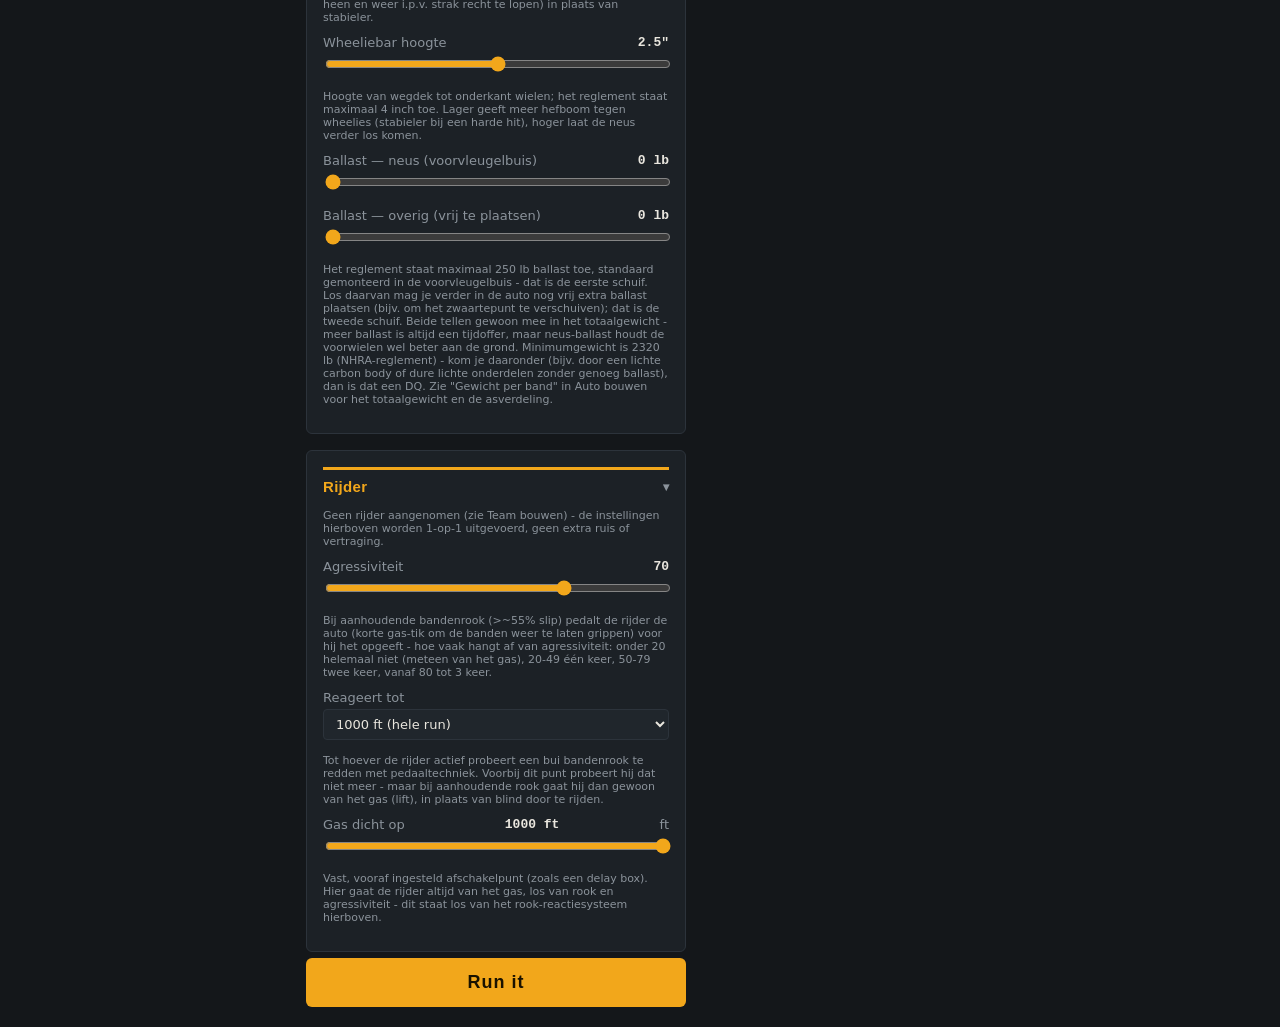
==== commit 2d3c8aa2: "Add a season mode: player-built calendar, points, travel cost, locked roster Adds a Seizoen tab laye" ====
--- a/ui/index.html
+++ b/ui/index.html
@@ -17,6 +17,7 @@
       <nav class="side-nav">
         <button class="nav-btn active" id="tabTest">Testrun</button>
         <button class="nav-btn" id="tabEvent">Evenement</button>
+        <button class="nav-btn" id="tabSeason">Seizoen</button>
         <button class="nav-btn" id="tabFinance">Financiën</button>
         <button class="nav-btn" id="tabGarage">Auto bouwen</button>
         <button class="nav-btn" id="tabTeam">Team bouwen</button>
@@ -98,10 +99,67 @@
 
     <div id="event-result" style="display:none;">
       <p class="note" style="margin-top:0; font-weight:700;" id="event-final-result">--</p>
+      <button class="secondary" id="backToSeasonBtn" style="display:none;">← Terug naar seizoen</button>
     </div>
 
     <button class="run" id="startEventBtn">Start evenement</button>
     <button class="secondary" id="newEventBtn" style="display:none;">Nieuw evenement</button>
+  </div>
+
+  <div class="panel" id="seasonPanel" style="display:none;">
+    <div class="sec-title">Seizoen</div>
+    <p class="note" style="margin-top:0;">Een puntenseizoen over meerdere evenementen: jij stelt zelf de kalender samen (circuits mogen vaker voorkomen), kiest daarna per race of je gaat of 'm overslaat, en verzamelt onderweg NHRA-stijl punten (per gewonnen eliminatieronde, plus een bonus voor een sterke kwalificatiepositie). Reiskosten worden berekend vanaf je teambasis - hoe verder een circuit weg ligt, hoe duurder de trip. Zodra het seizoen loopt zit je rijder vast (zie Team bouwen) - car chief en sponsor-scout blijven gewoon wisselbaar.</p>
+    <p class="note" id="season-status" style="margin-top:0;"></p>
+
+    <div id="season-setup">
+      <div class="row">
+        <label>Teambasis (VS)</label>
+        <select id="season-base-select"></select>
+      </div>
+      <p class="note" style="margin-top:0;">Waar je team gevestigd is - bepaalt de reisafstand (en dus reiskosten) naar elk circuit in je kalender. Eenmaal gekozen, niet meer te wijzigen zolang er een kalender staat (verwijder eerst alle races om opnieuw te kiezen).</p>
+
+      <div class="row">
+        <label>Circuit toevoegen aan kalender</label>
+        <select id="season-add-track"></select>
+      </div>
+      <button class="secondary" id="season-add-race-btn" type="button">Voeg race toe aan kalender</button>
+      <p class="note" style="margin-top:0;">Stel zelf je seizoenskalender samen - minstens <span id="season-min-races-note">--</span> races, een circuit mag vaker voorkomen. De volgorde waarin je races toevoegt is de volgorde waarin je seizoen ze aanbiedt.</p>
+
+      <div style="overflow-x:auto;">
+        <table class="event-table" id="season-calendar-table">
+          <thead><tr><th>Ronde</th><th>Circuit</th><th>Reiskosten</th><th></th></tr></thead>
+          <tbody id="season-calendar-body"></tbody>
+        </table>
+      </div>
+
+      <button class="run" id="season-start-btn" type="button">Start seizoen</button>
+    </div>
+
+    <div id="season-active" style="display:none;">
+      <p class="note" style="margin-top:0; font-weight:700;" id="season-current-note">--</p>
+      <div class="results-grid" style="grid-template-columns:1fr;">
+        <div class="stat"><div class="lbl">Totaal punten</div><div class="num" id="season-total-points">--</div></div>
+      </div>
+      <div style="overflow-x:auto;">
+        <table class="event-table" id="season-rounds-table">
+          <thead><tr><th>Ronde</th><th>Circuit</th><th>Status</th><th>Punten</th></tr></thead>
+          <tbody id="season-rounds-body"></tbody>
+        </table>
+      </div>
+      <button class="run" id="season-attend-btn" type="button">Ga naar deze race</button>
+      <button class="secondary" id="season-skip-btn" type="button">Sla deze race over</button>
+    </div>
+
+    <div id="season-complete" style="display:none;">
+      <p class="note" style="margin-top:0; font-weight:700;" id="season-final-summary">--</p>
+      <div style="overflow-x:auto;">
+        <table class="event-table" id="season-final-table">
+          <thead><tr><th>Ronde</th><th>Circuit</th><th>Status</th><th>Punten</th></tr></thead>
+          <tbody id="season-final-body"></tbody>
+        </table>
+      </div>
+      <button class="secondary" id="season-new-btn" type="button">Nieuw seizoen</button>
+    </div>
   </div>
 
   <div class="panel" id="financePanel" style="display:none;">
@@ -393,6 +451,7 @@
     <div class="garage-section" id="team-sec-driver">
       <div class="sec-title" style="font-size:13px; border-top:none; padding-top:0; margin-top:14px;">Rijder</div>
       <p class="note" style="margin-top:0;" id="team-driver-status">Geen rijder aangenomen.</p>
+      <p class="note" style="margin-top:0; display:none;" id="team-driver-lock-note"></p>
       <p class="note" style="margin-top:0;">Reactietijd (op de boom), autobeheersing (hoe goed hij de auto in de groove houdt bij bandenrook - pedalt hij 'm capabel terug of niet) en precisie/discipline (luistert hij naar het ingestelde afschakelpunt, of mist hij het) zijn drie losse eigenschappen. Een pay driver is goedkoop of brengt zelfs geld mee (sponsorgeld via zijn eigen netwerk), maar is vaak zwakker en minder gedisciplineerd - hij rijdt met wat de tune hem geeft, maar luistert minder precies naar de instructies. Er zijn ook pay drivers die gewoon goed zijn, dat is geen garantie de andere kant op.</p>
       <div class="row"><label><span class="name">Kandidaat</span></label><select id="team-driver-select"></select></div>
       <button class="secondary" data-hire-role="driver" type="button">Aannemen</button>
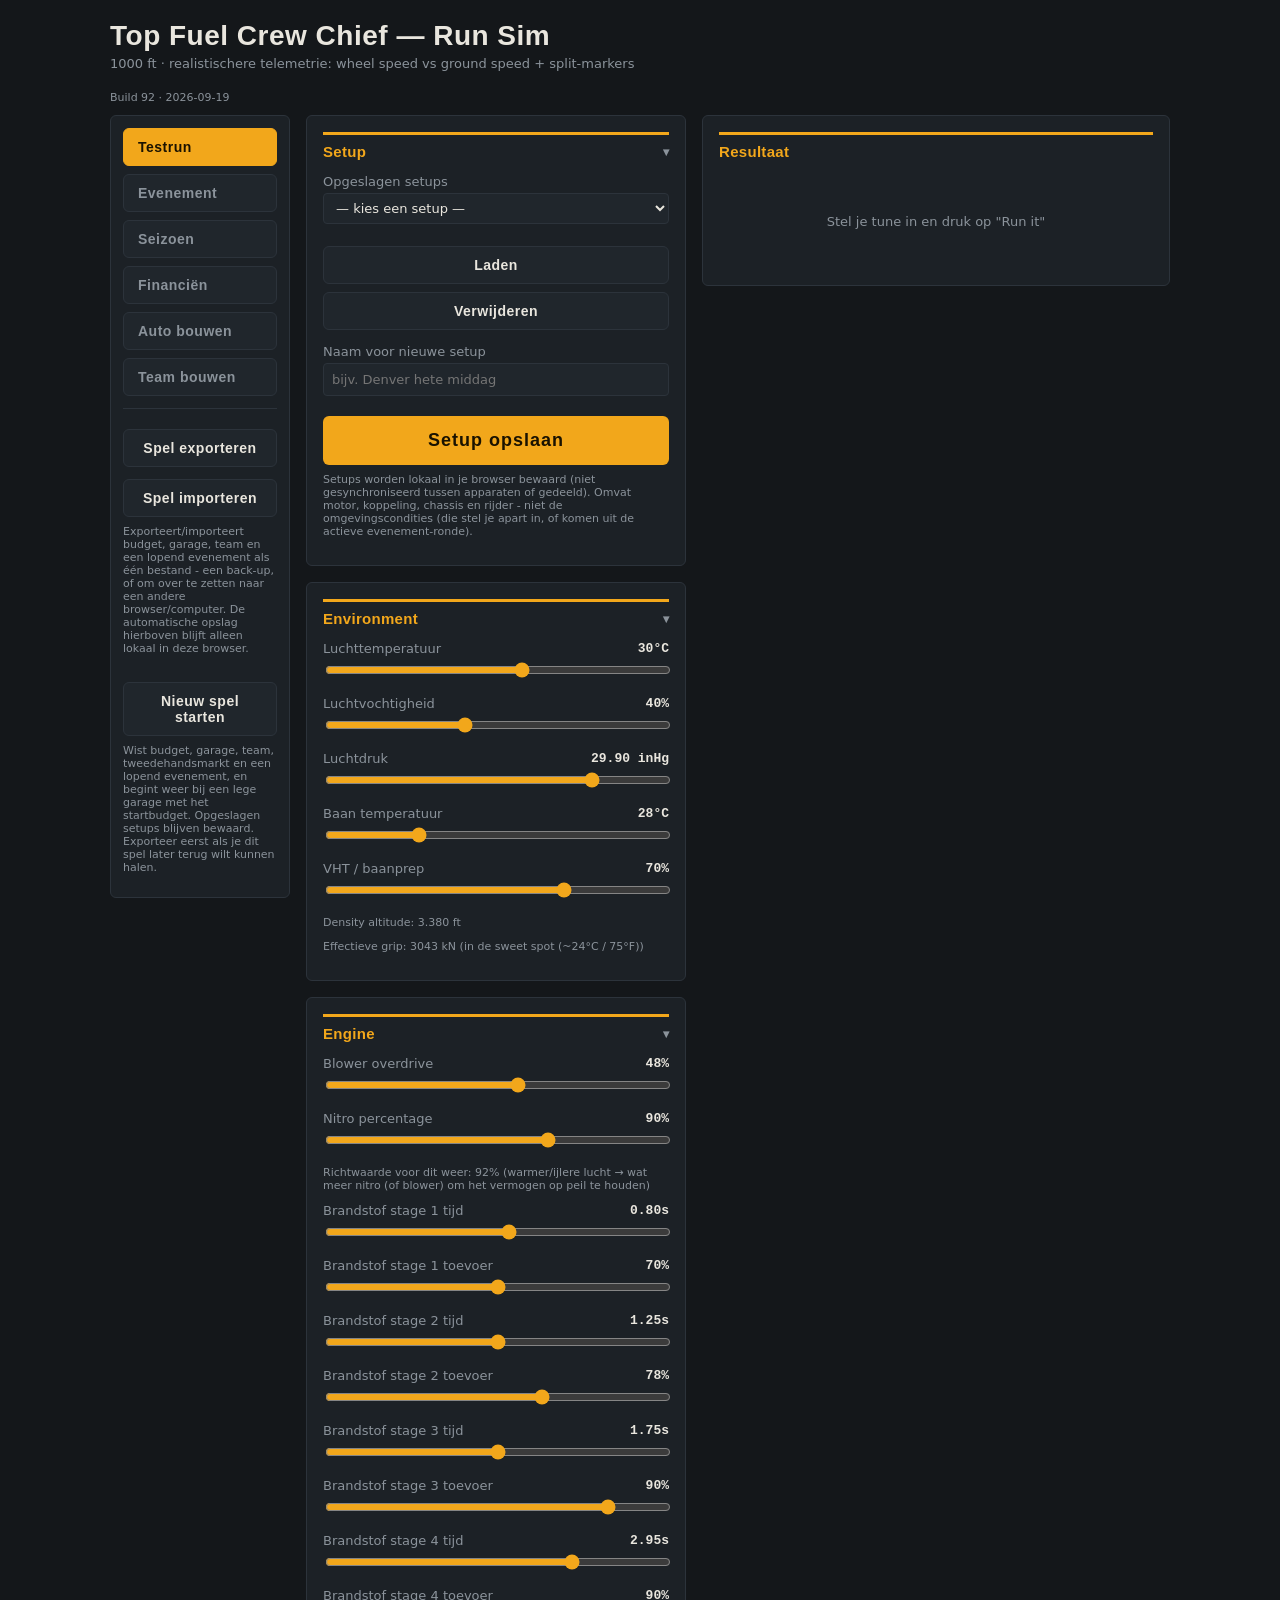
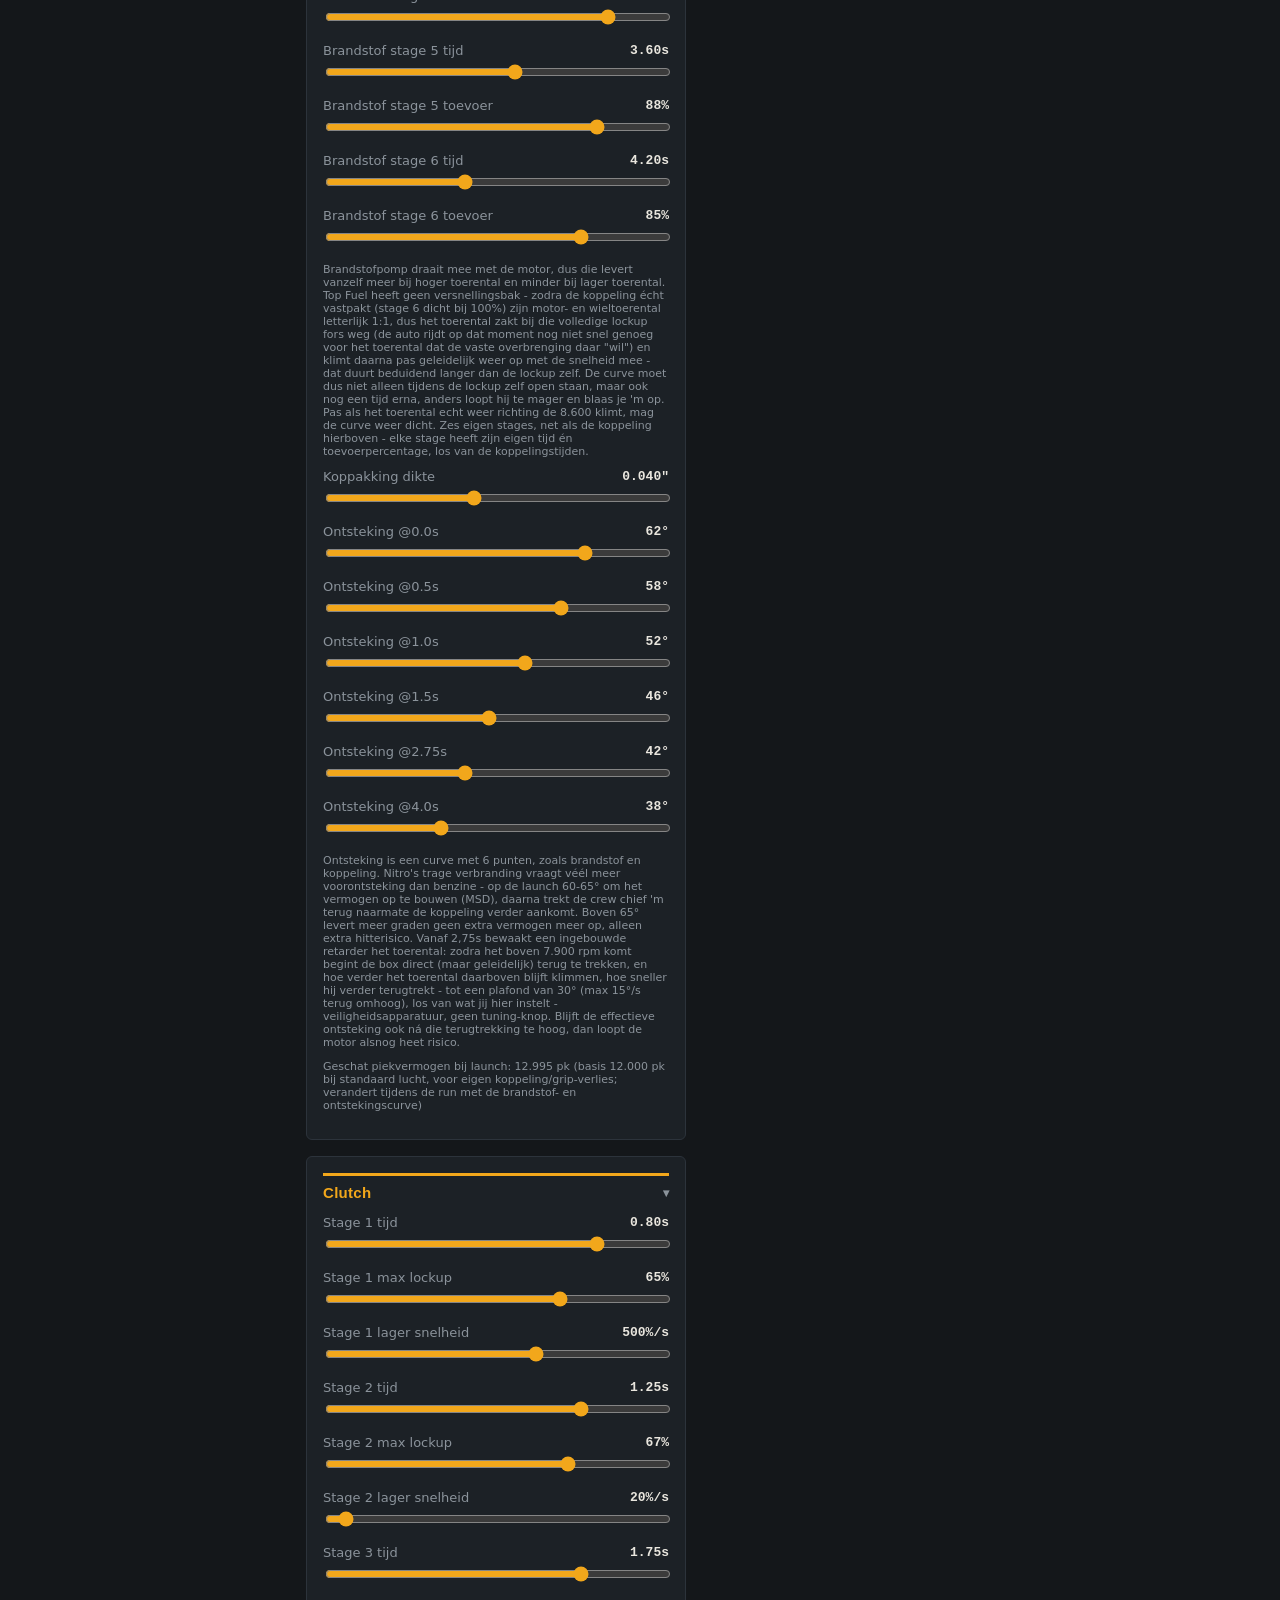
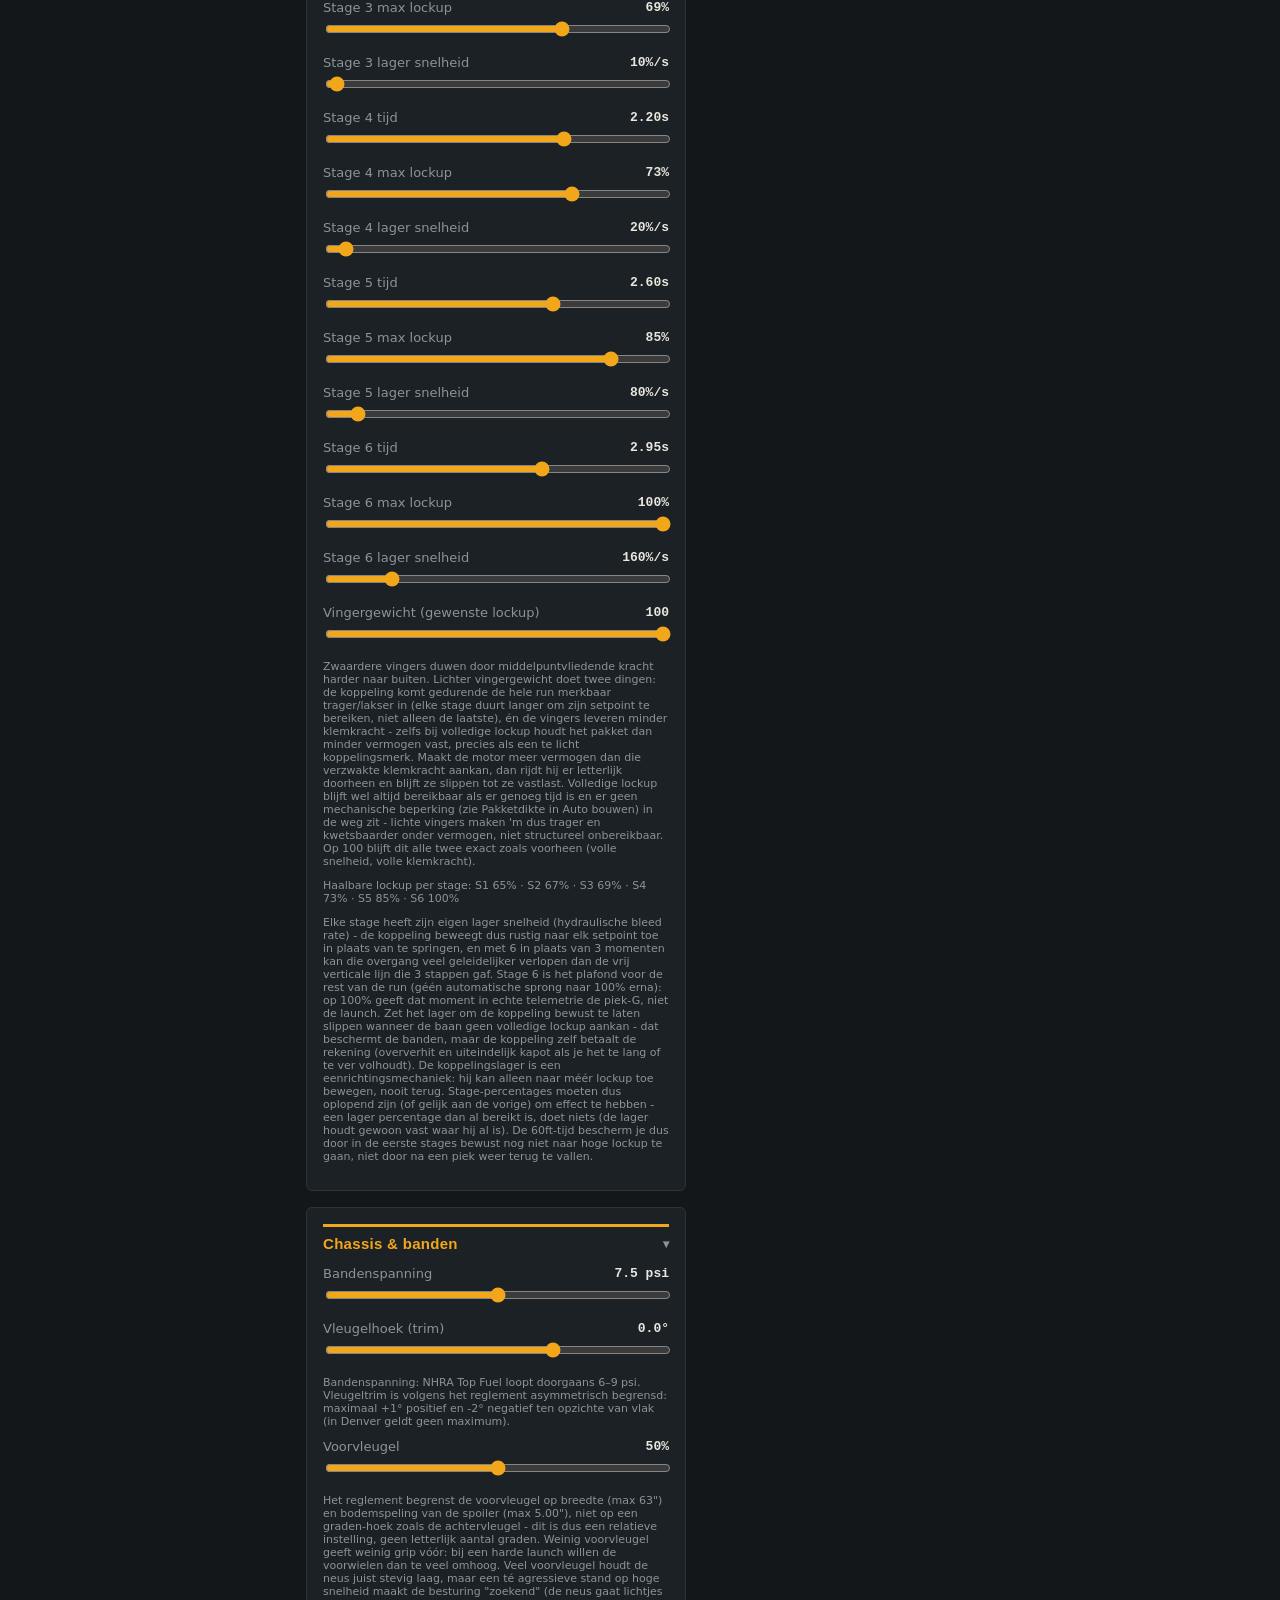
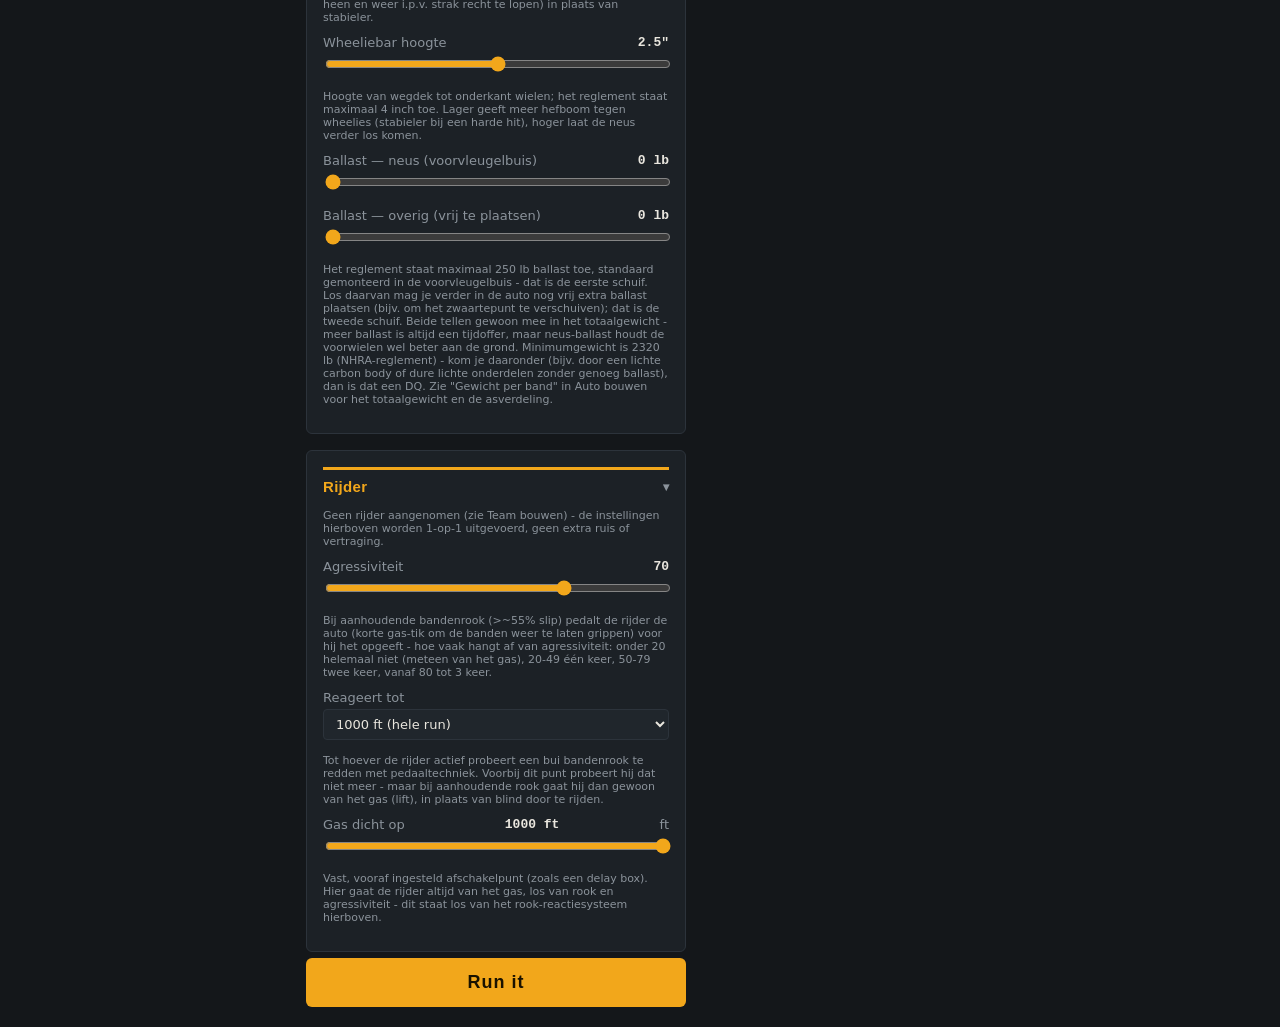
==== commit 077209c7: "Fix a fixed 16-car ladder, keep finished quali times through a late failure, and make the fuel pump'" ====
--- a/ui/index.html
+++ b/ui/index.html
@@ -36,7 +36,7 @@
 
   <div class="panel" id="eventPanel" style="display:none;">
     <div class="sec-title">Evenement</div>
-    <p class="note" style="margin-top:0;" id="event-status">Nog geen evenement gestart. Kies het aantal auto's en start: 4 kwalificatierondes bepalen de ladder, het bovenste deel (macht van 2) gaat door naar de eliminatie. Elke ronde heeft eigen gesimuleerde omstandigheden - het hele veld rijdt onder dezelfde condities als jij.</p>
+    <p class="note" style="margin-top:0;" id="event-status">Nog geen evenement gestart. Kies het aantal auto's en start: 4 kwalificatierondes bepalen de ladder, de beste 16 gaan door naar de eliminatie (minder dan 16 starters? dan gaat iedereen met een tijd door, met een bye erbij waar nodig). Elke ronde heeft eigen gesimuleerde omstandigheden - het hele veld rijdt onder dezelfde condities als jij.</p>
 
     <div id="event-setup">
       <div class="row">
@@ -48,7 +48,7 @@
         <label>Aantal auto's (incl. jij)</label>
         <input type="number" id="fieldSizeSelect" min="2" max="32" step="1" value="16">
       </div>
-      <p class="note" style="margin-top:0;">Elk aantal tussen 2 en 32 mag, ook een oneven aantal (bv. 15 of 17) - de kwalificatie-ladder rondt zelf af naar de grootste macht van 2 die erin past voor de eliminatie, en een ronde die door een oneven aantal overblijvers een auto tekortkomt geeft de beste overgebleven auto een bye.</p>
+      <p class="note" style="margin-top:0;">Elk aantal tussen 2 en 32 mag, ook een oneven aantal (bv. 15 of 17) - de eliminatieladder is altijd voor 16 auto's, net als een echte NHRA national event. Minder dan 16 starters? Dan vult een bye de ontbrekende plek(en). Meer dan 16? Dan gaan alleen de beste 16 gekwalificeerden door.</p>
     </div>
 
     <div id="event-active" style="display:none;">
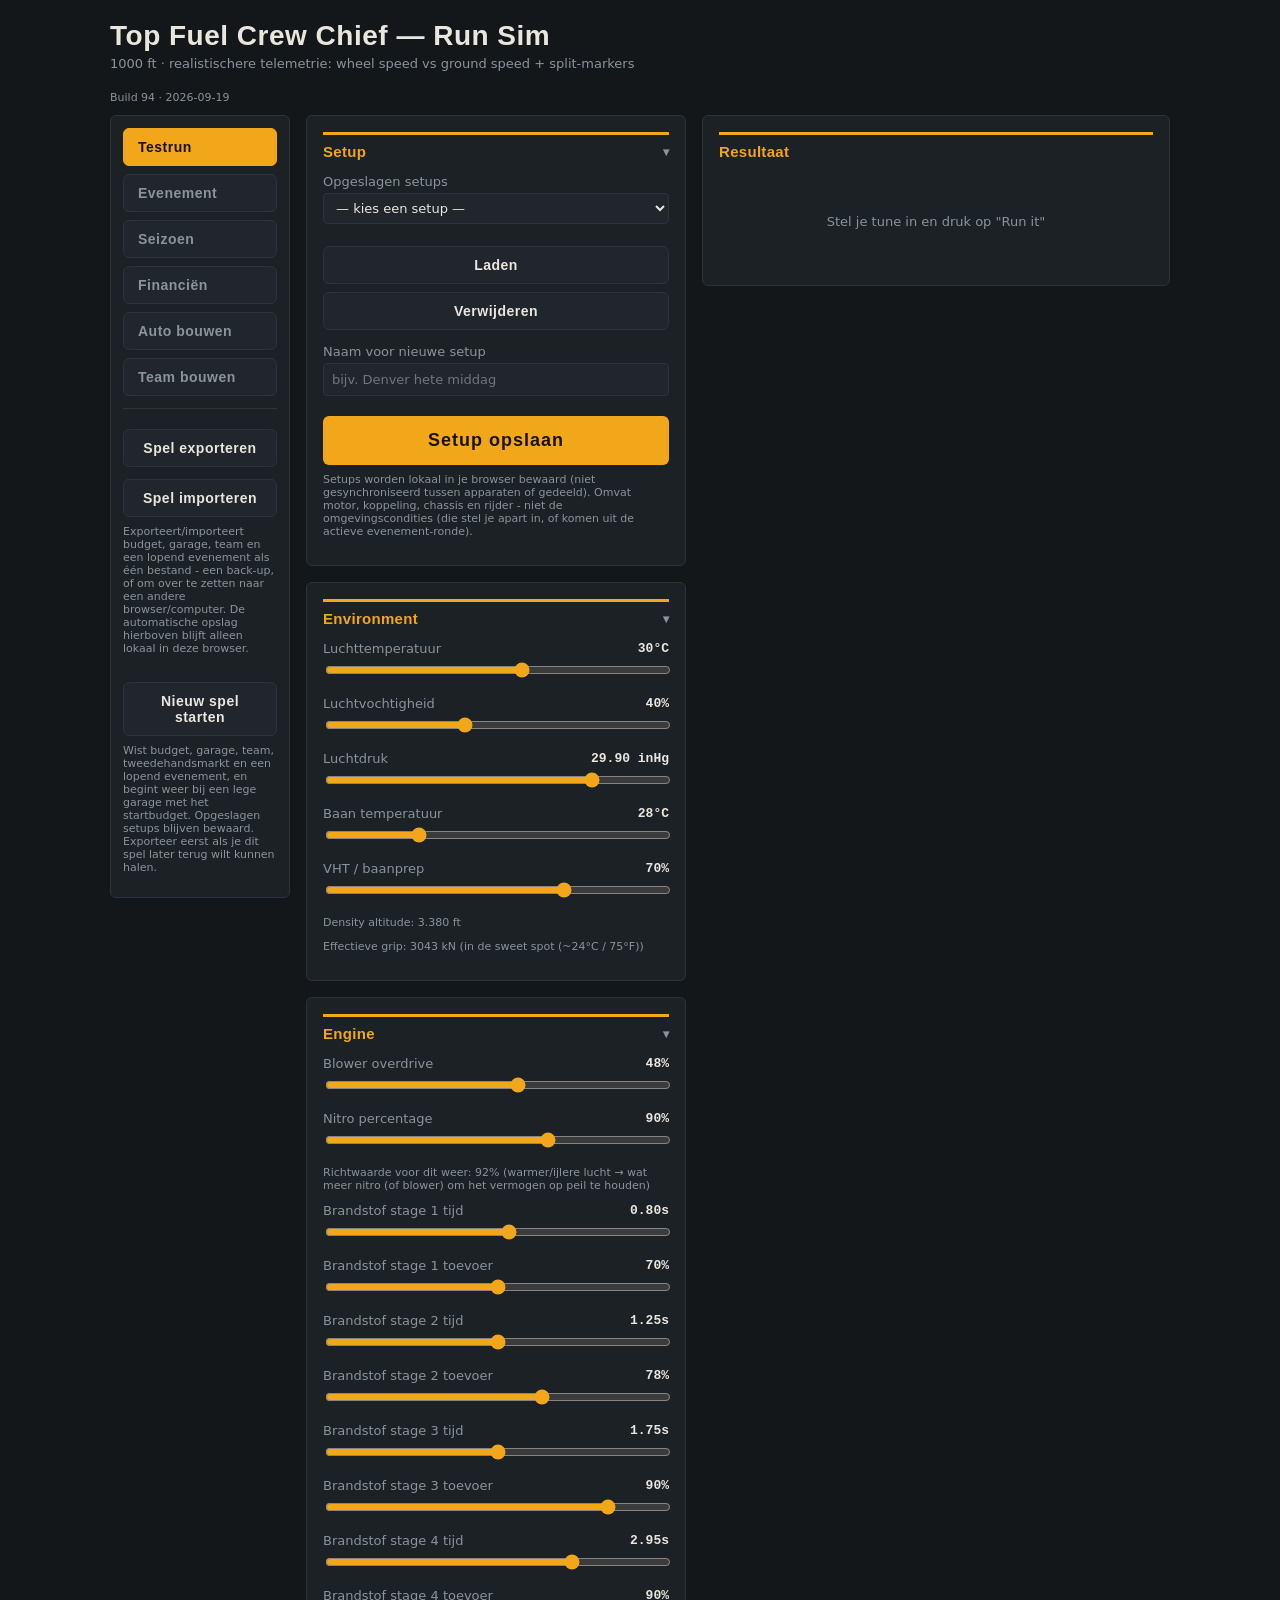
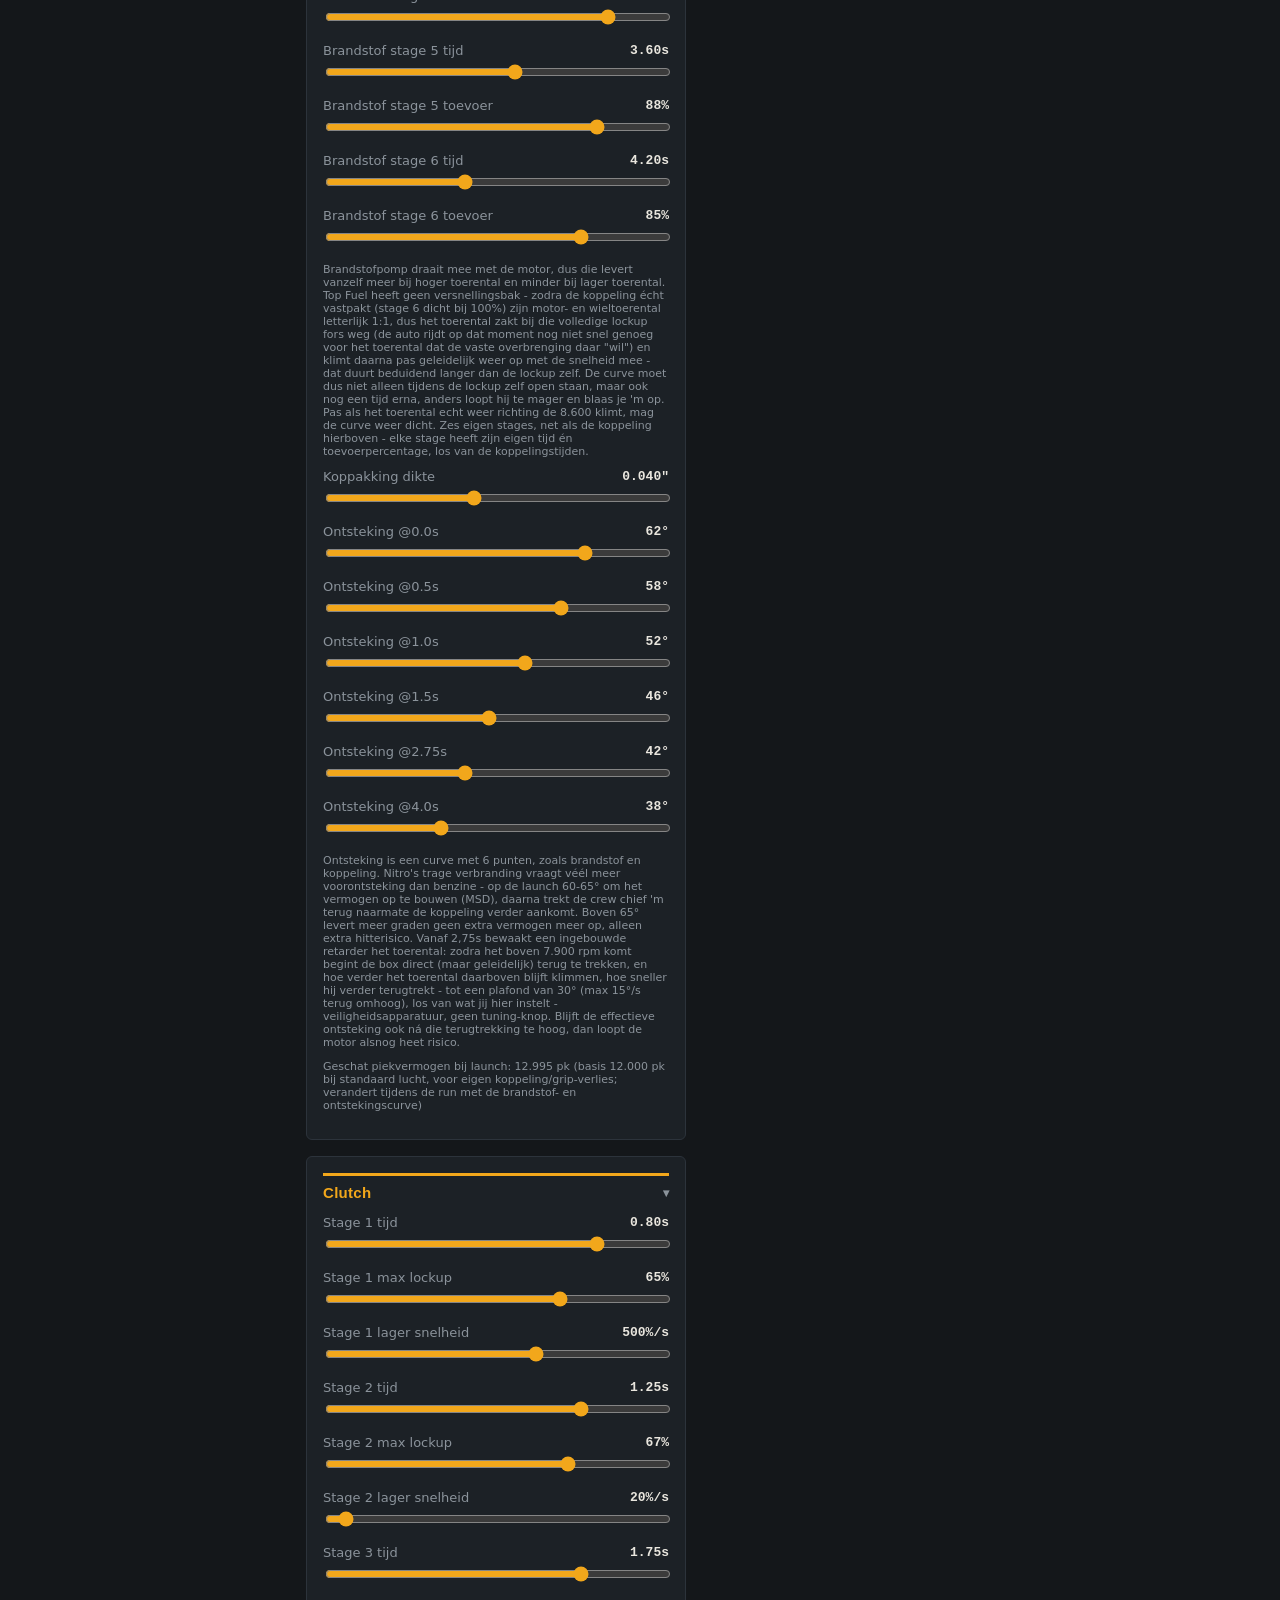
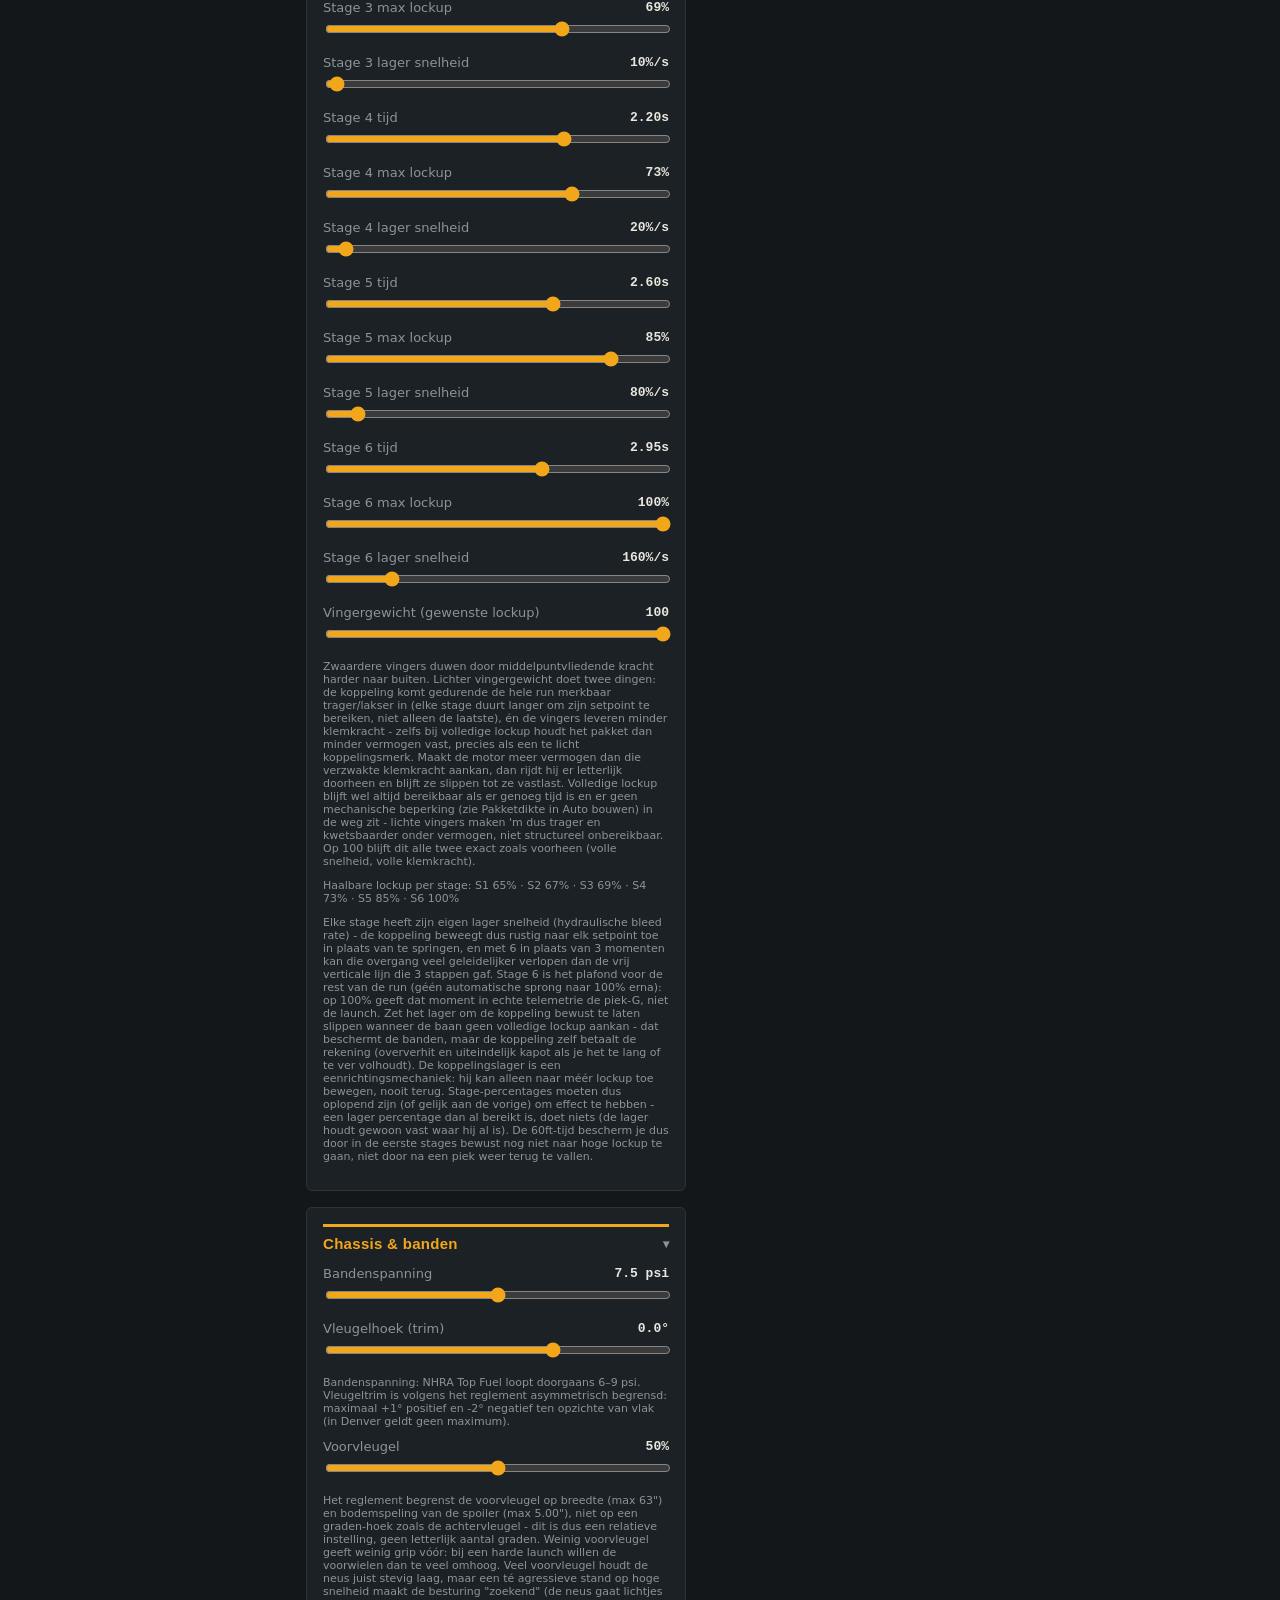
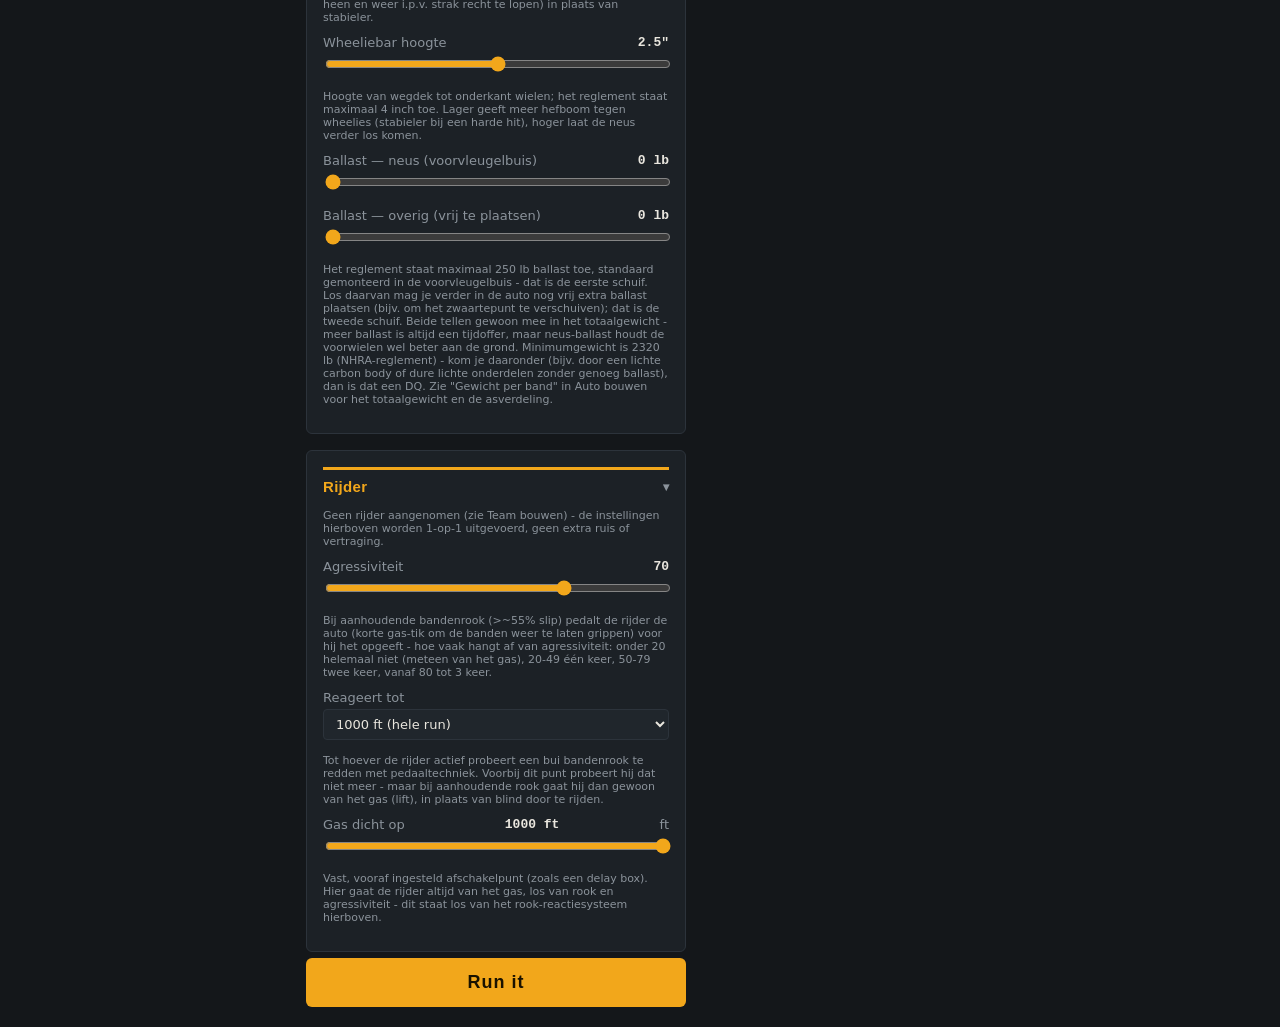
==== commit 6ffd5102: "Vary season field size per track instead of a fixed 16 Each track now carries a seasonFieldMin/Max r" ====
--- a/ui/index.html
+++ b/ui/index.html
@@ -108,7 +108,7 @@
 
   <div class="panel" id="seasonPanel" style="display:none;">
     <div class="sec-title">Seizoen</div>
-    <p class="note" style="margin-top:0;">Een puntenseizoen over meerdere evenementen: jij stelt zelf de kalender samen (circuits mogen vaker voorkomen), kiest daarna per race of je gaat of 'm overslaat, en verzamelt onderweg NHRA-stijl punten (per gewonnen eliminatieronde, plus een bonus voor een sterke kwalificatiepositie). Reiskosten worden berekend vanaf je teambasis - hoe verder een circuit weg ligt, hoe duurder de trip. Zodra het seizoen loopt zit je rijder vast (zie Team bouwen) - car chief en sponsor-scout blijven gewoon wisselbaar.</p>
+    <p class="note" style="margin-top:0;">Een puntenseizoen over meerdere evenementen: jij stelt zelf de kalender samen (circuits mogen vaker voorkomen), kiest daarna per race of je gaat of 'm overslaat, en verzamelt onderweg NHRA-stijl punten (per gewonnen eliminatieronde, plus een bonus voor een sterke kwalificatiepositie). Reiskosten worden berekend vanaf je teambasis - hoe verder een circuit weg ligt, hoe duurder de trip. Het aantal inschrijvingen per race (13-25) hangt af van hoe groot dat circuit in het echt is - Indianapolis (de U.S. Nationals) trekt altijd een vol veld, een kleinere markt als Epping draait vaker dunner - en wordt pas bekend zodra je daadwerkelijk start. Zodra het seizoen loopt zit je rijder vast (zie Team bouwen) - car chief en sponsor-scout blijven gewoon wisselbaar.</p>
     <p class="note" id="season-status" style="margin-top:0;"></p>
 
     <div id="season-setup">
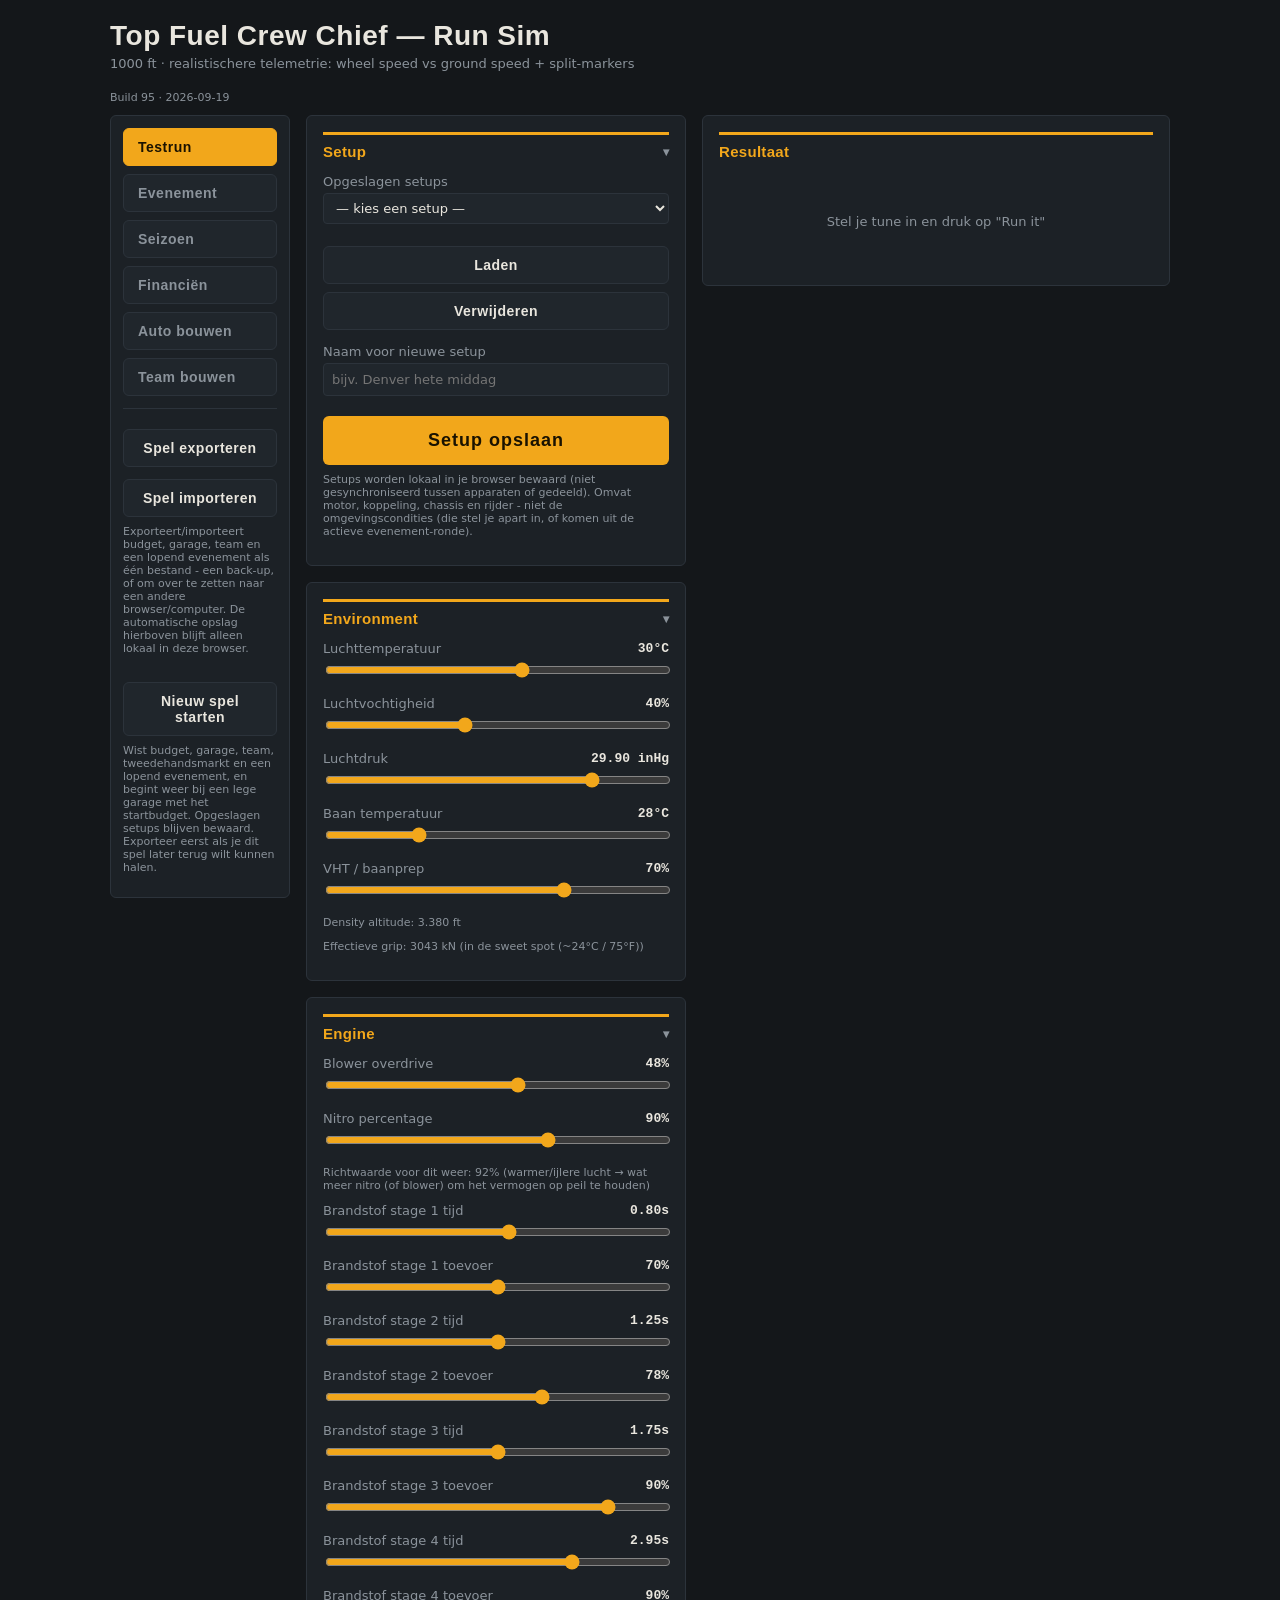
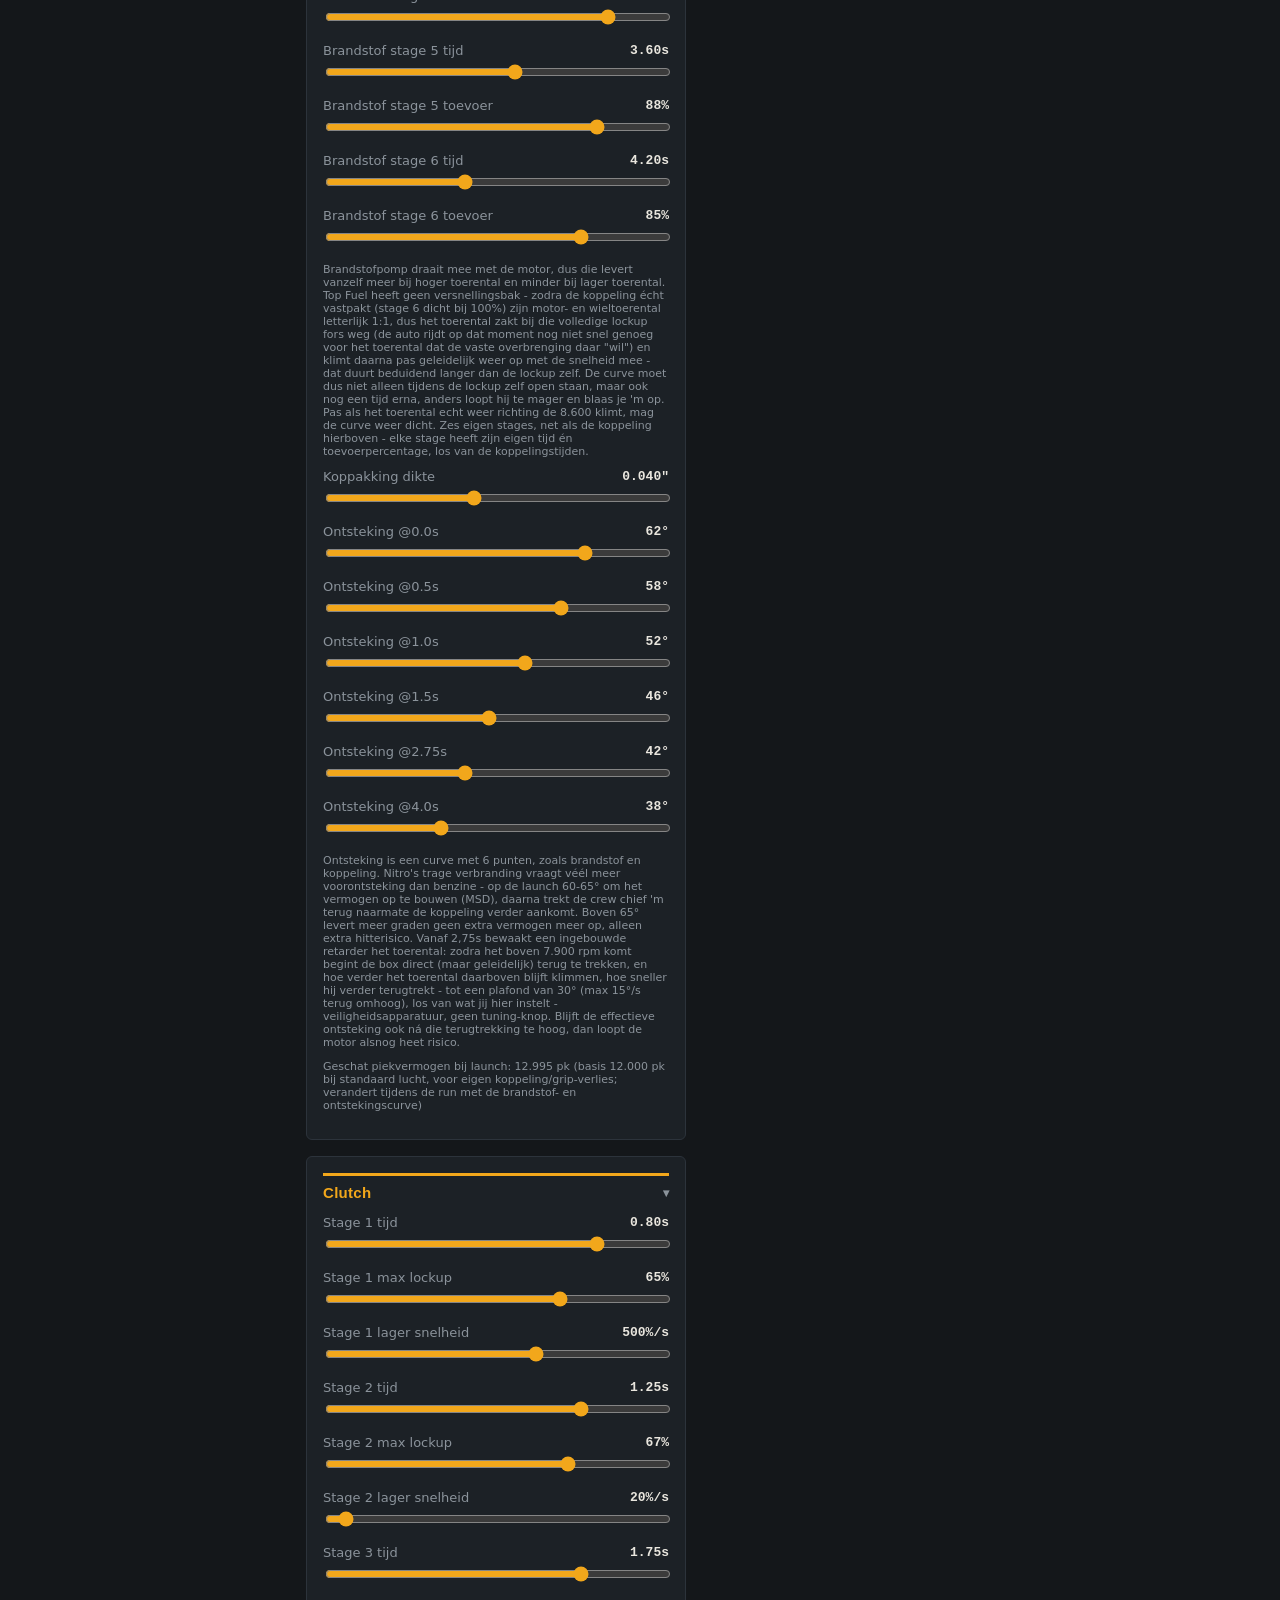
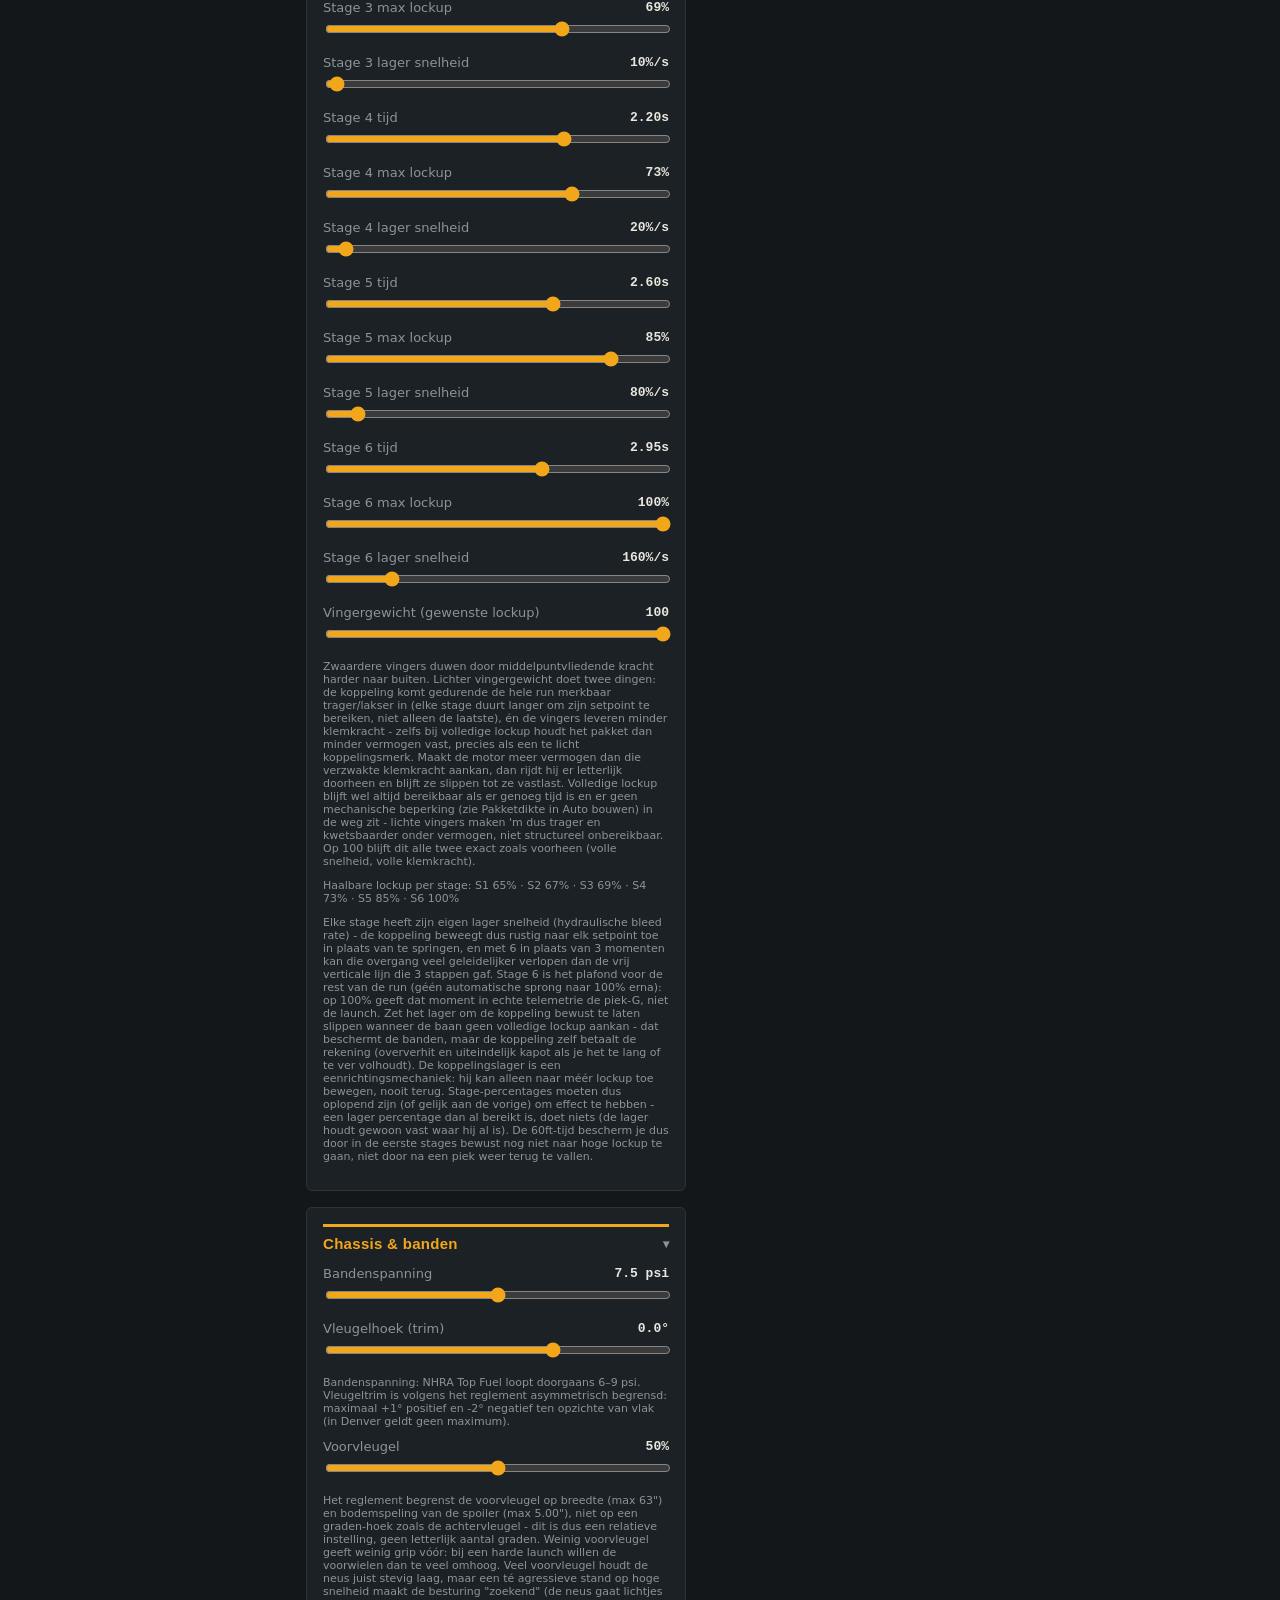
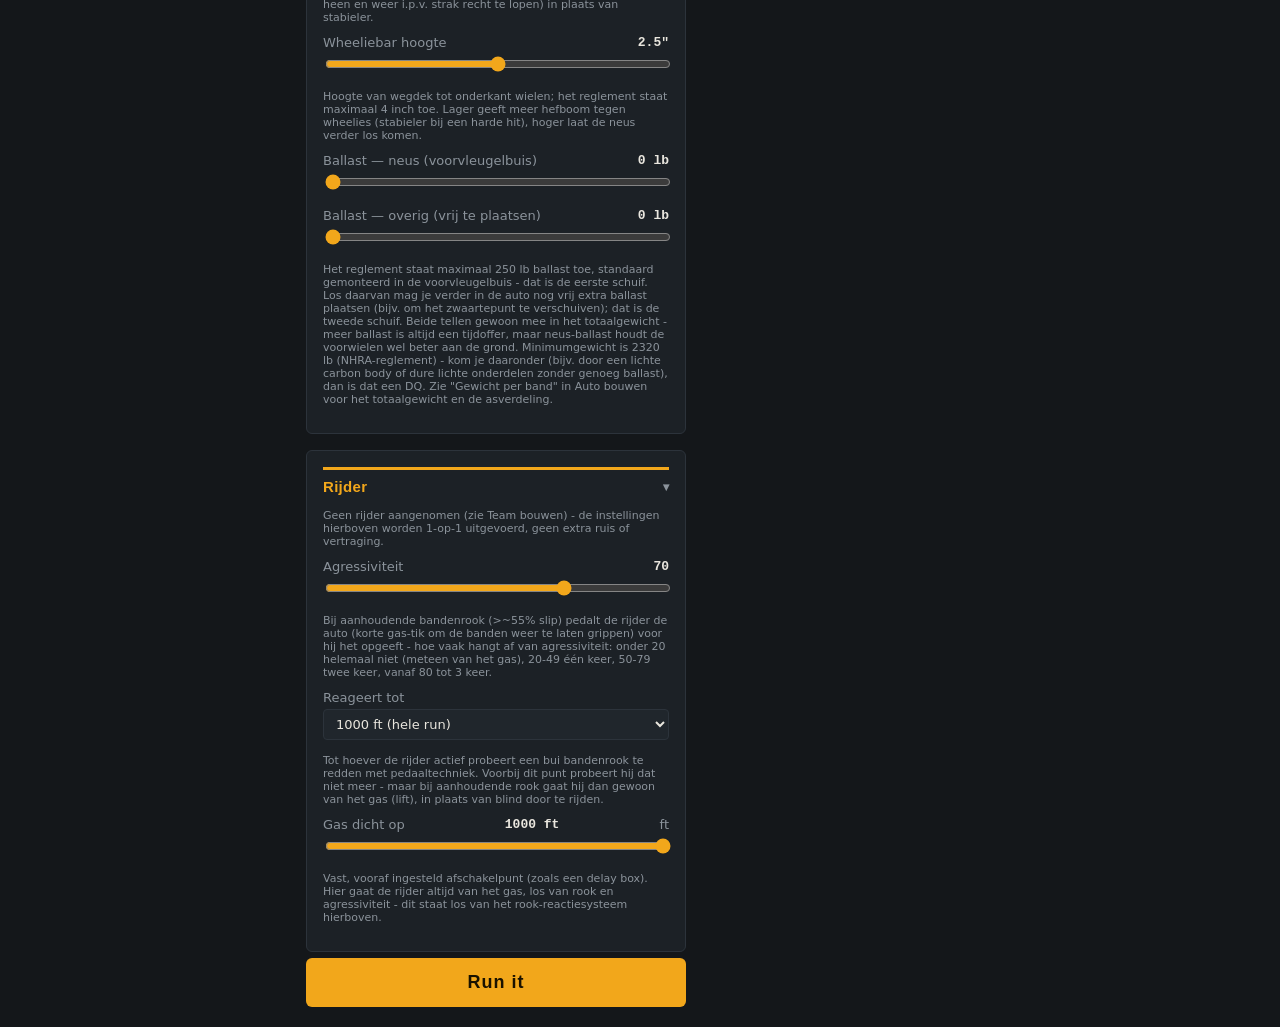
==== commit 799c0808: "Free the season team-base picker during planning, add rival season standings The base-select was loc" ====
--- a/ui/index.html
+++ b/ui/index.html
@@ -108,7 +108,7 @@
 
   <div class="panel" id="seasonPanel" style="display:none;">
     <div class="sec-title">Seizoen</div>
-    <p class="note" style="margin-top:0;">Een puntenseizoen over meerdere evenementen: jij stelt zelf de kalender samen (circuits mogen vaker voorkomen), kiest daarna per race of je gaat of 'm overslaat, en verzamelt onderweg NHRA-stijl punten (per gewonnen eliminatieronde, plus een bonus voor een sterke kwalificatiepositie). Reiskosten worden berekend vanaf je teambasis - hoe verder een circuit weg ligt, hoe duurder de trip. Het aantal inschrijvingen per race (13-25) hangt af van hoe groot dat circuit in het echt is - Indianapolis (de U.S. Nationals) trekt altijd een vol veld, een kleinere markt als Epping draait vaker dunner - en wordt pas bekend zodra je daadwerkelijk start. Zodra het seizoen loopt zit je rijder vast (zie Team bouwen) - car chief en sponsor-scout blijven gewoon wisselbaar.</p>
+    <p class="note" style="margin-top:0;">Een puntenseizoen over meerdere evenementen: jij stelt zelf de kalender samen (circuits mogen vaker voorkomen), kiest daarna per race of je gaat of 'm overslaat, en verzamelt onderweg NHRA-stijl punten (per gewonnen eliminatieronde, plus een bonus voor een sterke kwalificatiepositie). Reiskosten worden berekend vanaf je teambasis - hoe verder een circuit weg ligt, hoe duurder de trip; vrij te kiezen/wijzigen zolang je nog aan het plannen bent. Het aantal inschrijvingen per race (13-25) hangt af van hoe groot dat circuit in het echt is - Indianapolis (de U.S. Nationals) trekt altijd een vol veld, een kleinere markt als Epping draait vaker dunner - en wordt pas bekend zodra je daadwerkelijk start. Je rijdt tegen dezelfde vaste groep rivalen het hele seizoen (iedere week een verse tune, maar wel dezelfde naam/team) - de tussenstand (en, aan het einde, de eindstand) laat zien waar jij tussen hen staat. Zodra het seizoen loopt zit je rijder vast (zie Team bouwen) - car chief en sponsor-scout blijven gewoon wisselbaar.</p>
     <p class="note" id="season-status" style="margin-top:0;"></p>
 
     <div id="season-setup">
@@ -116,7 +116,7 @@
         <label>Teambasis (VS)</label>
         <select id="season-base-select"></select>
       </div>
-      <p class="note" style="margin-top:0;">Waar je team gevestigd is - bepaalt de reisafstand (en dus reiskosten) naar elk circuit in je kalender. Eenmaal gekozen, niet meer te wijzigen zolang er een kalender staat (verwijder eerst alle races om opnieuw te kiezen).</p>
+      <p class="note" style="margin-top:0;">Waar je team gevestigd is - bepaalt de reisafstand (en dus reiskosten) naar elk circuit in je kalender. Vrij te wijzigen zolang je nog aan het plannen bent (er wordt pas echt reisgeld betaald zodra je een race bijwoont); zodra het seizoen loopt ligt de basis vast.</p>
 
       <div class="row">
         <label>Circuit toevoegen aan kalender</label>
@@ -148,6 +148,15 @@
       </div>
       <button class="run" id="season-attend-btn" type="button">Ga naar deze race</button>
       <button class="secondary" id="season-skip-btn" type="button">Sla deze race over</button>
+
+      <div class="sec-title" style="font-size:13px; border-top:none; padding-top:0; margin-top:16px;">Tussenstand</div>
+      <p class="note" style="margin-top:0;" id="season-standings-note">--</p>
+      <div style="overflow-x:auto;">
+        <table class="event-table" id="season-standings-table">
+          <thead><tr><th>Pos</th><th>Naam</th><th>Team</th><th>Punten</th></tr></thead>
+          <tbody id="season-standings-body"></tbody>
+        </table>
+      </div>
     </div>
 
     <div id="season-complete" style="display:none;">
@@ -156,6 +165,14 @@
         <table class="event-table" id="season-final-table">
           <thead><tr><th>Ronde</th><th>Circuit</th><th>Status</th><th>Punten</th></tr></thead>
           <tbody id="season-final-body"></tbody>
+        </table>
+      </div>
+
+      <div class="sec-title" style="font-size:13px; border-top:none; padding-top:0; margin-top:16px;">Eindstand</div>
+      <div style="overflow-x:auto;">
+        <table class="event-table" id="season-final-standings-table">
+          <thead><tr><th>Pos</th><th>Naam</th><th>Team</th><th>Punten</th></tr></thead>
+          <tbody id="season-final-standings-body"></tbody>
         </table>
       </div>
       <button class="secondary" id="season-new-btn" type="button">Nieuw seizoen</button>
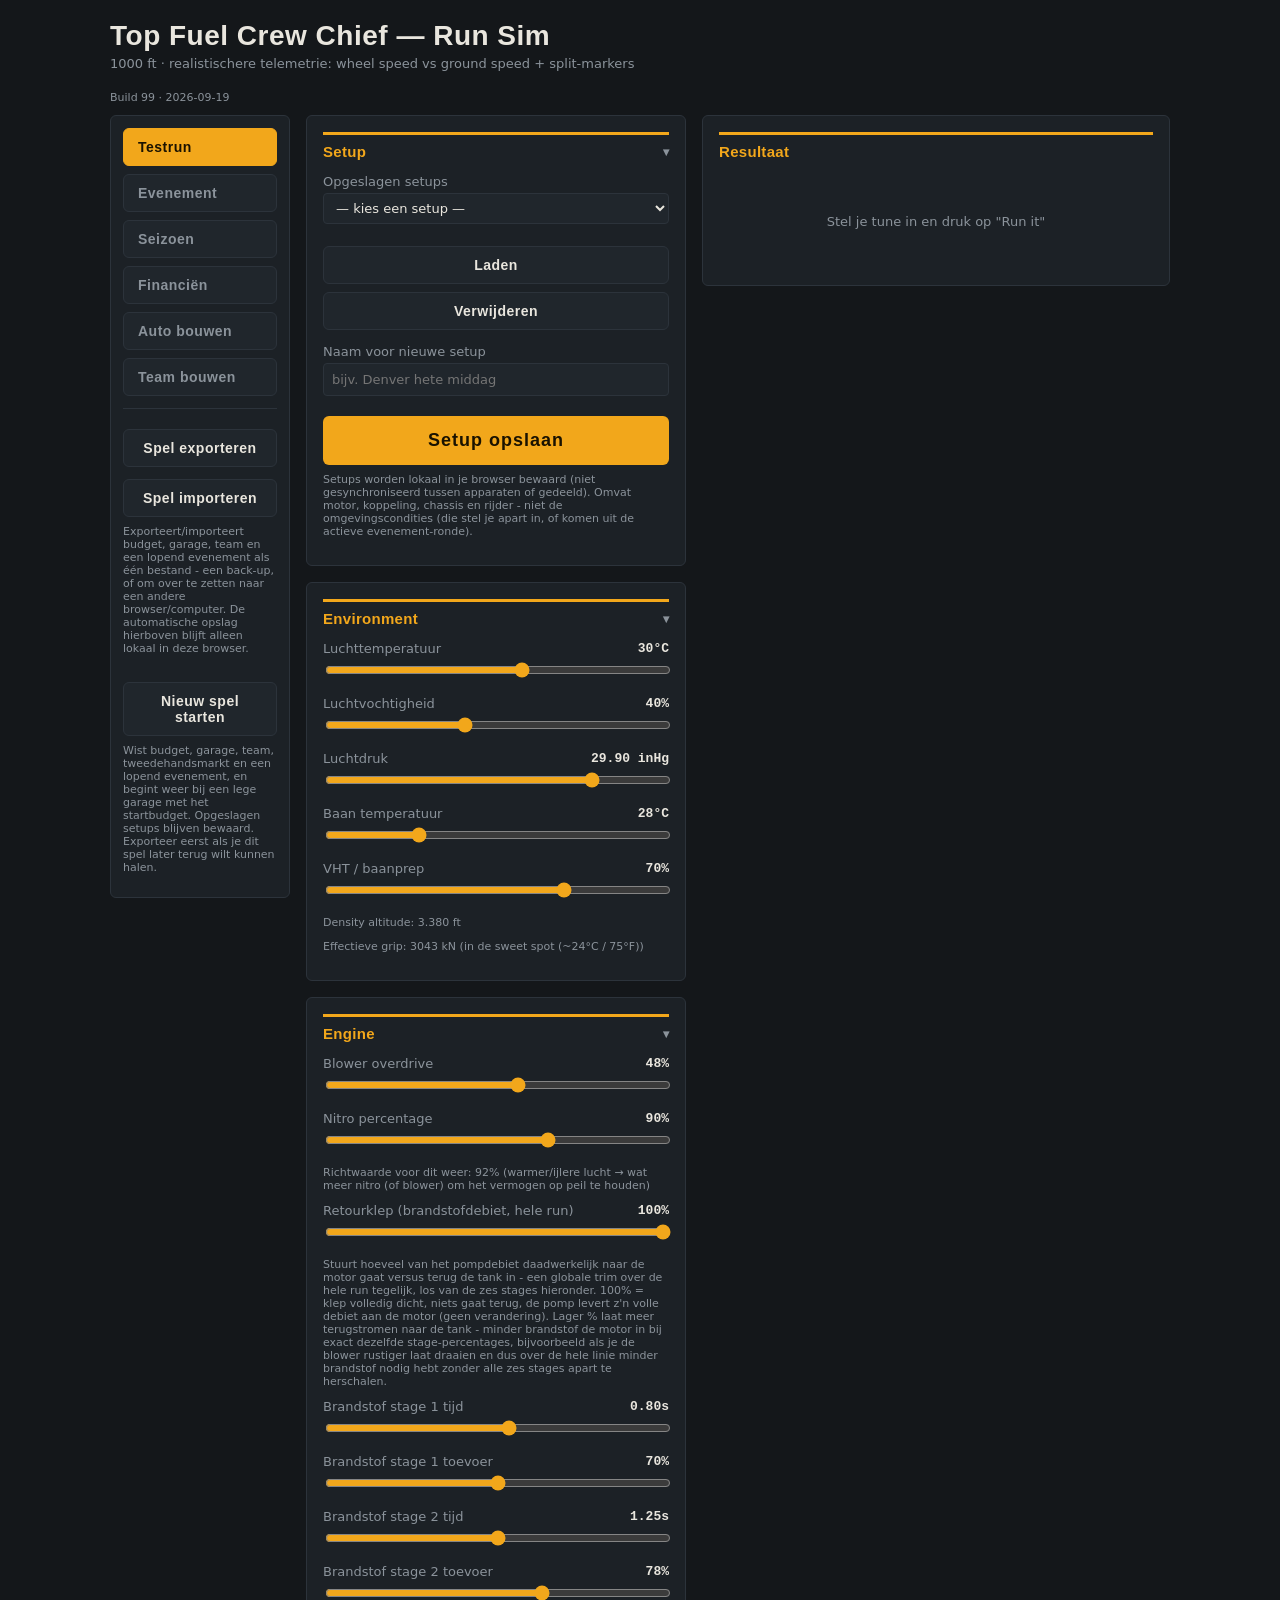
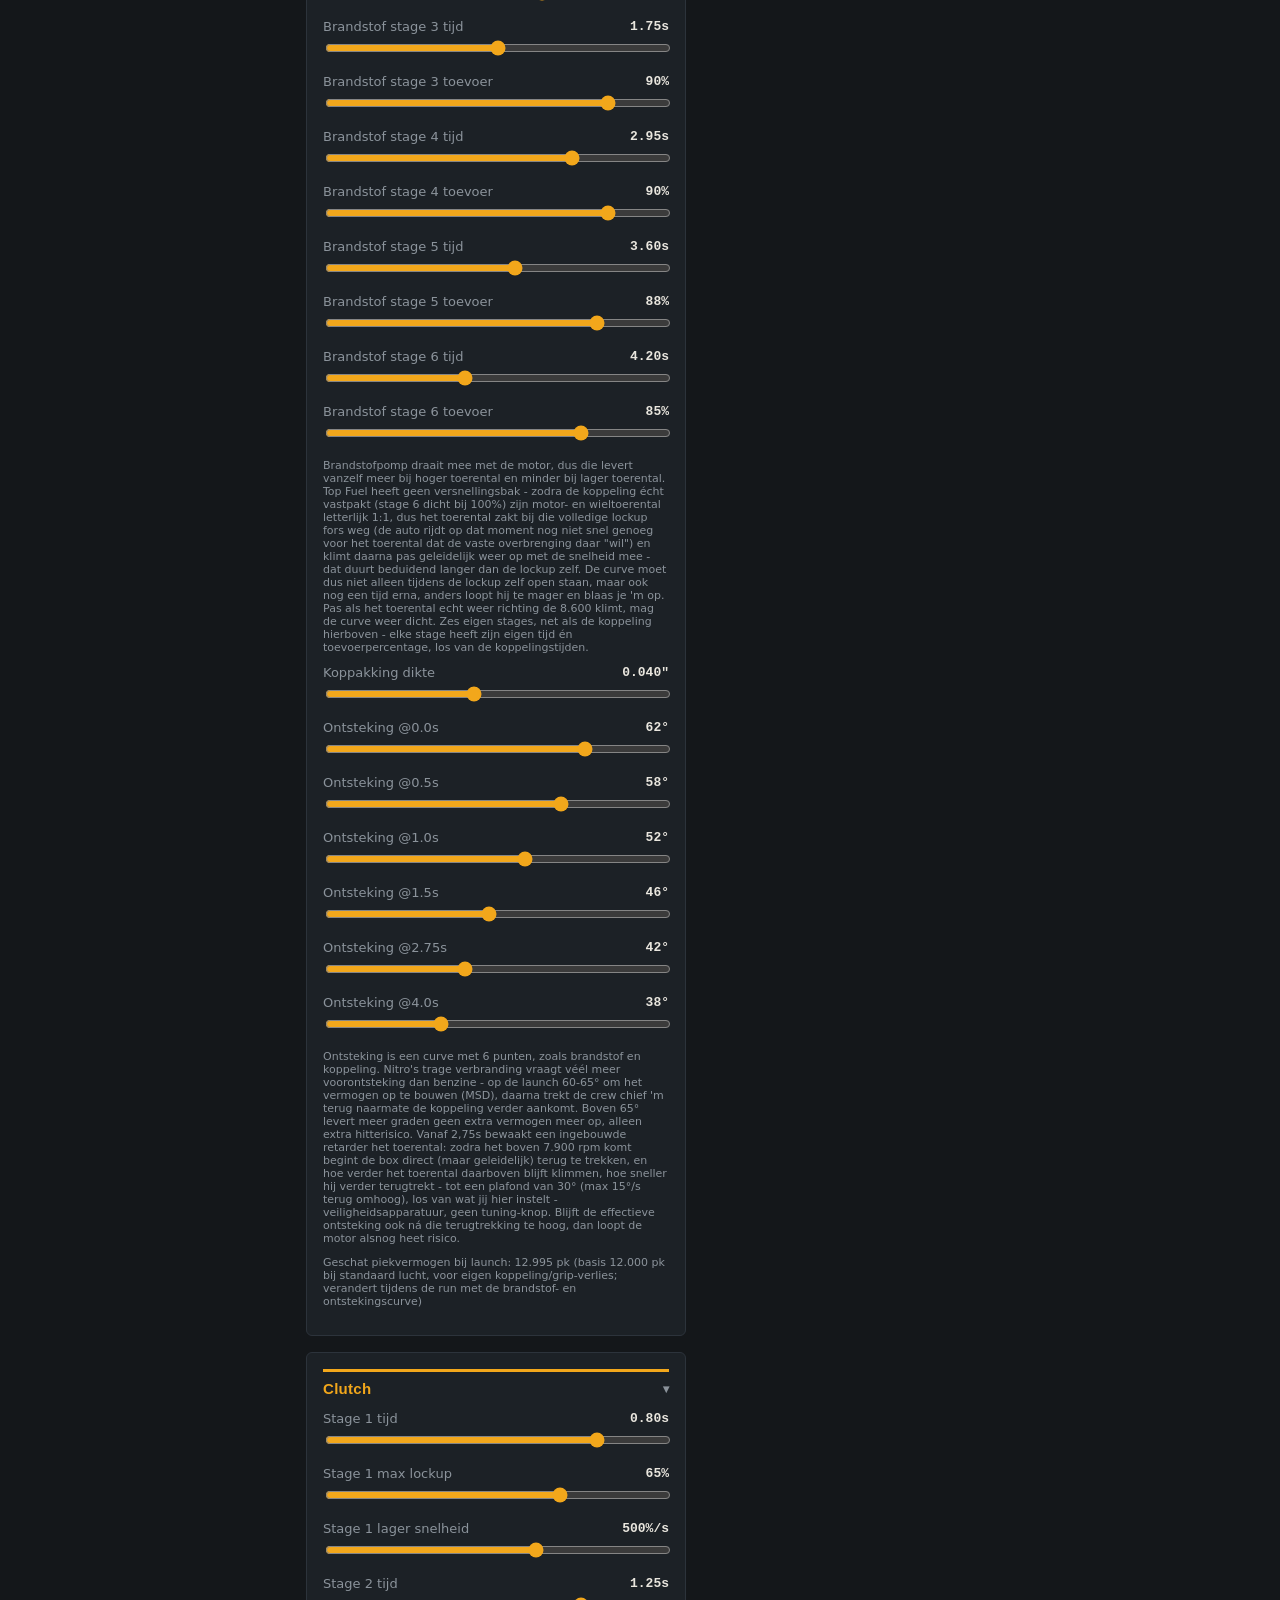
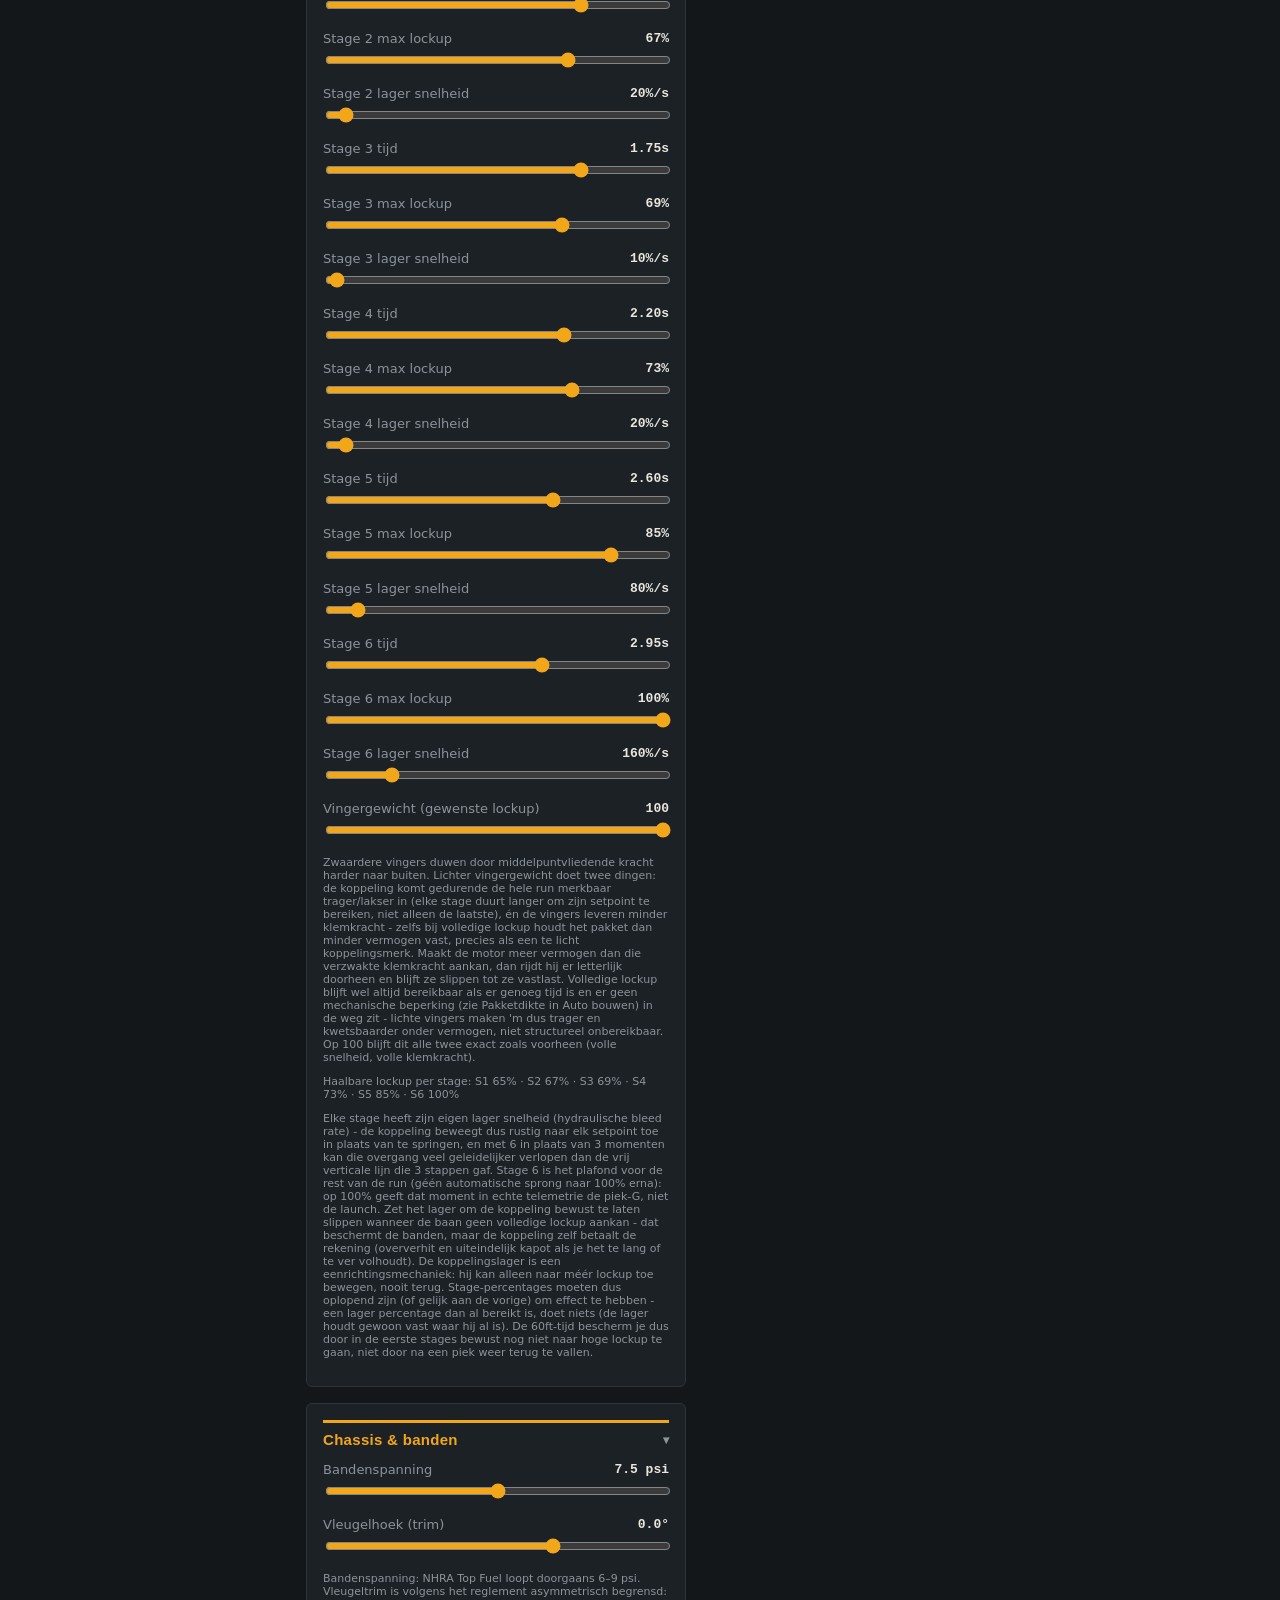
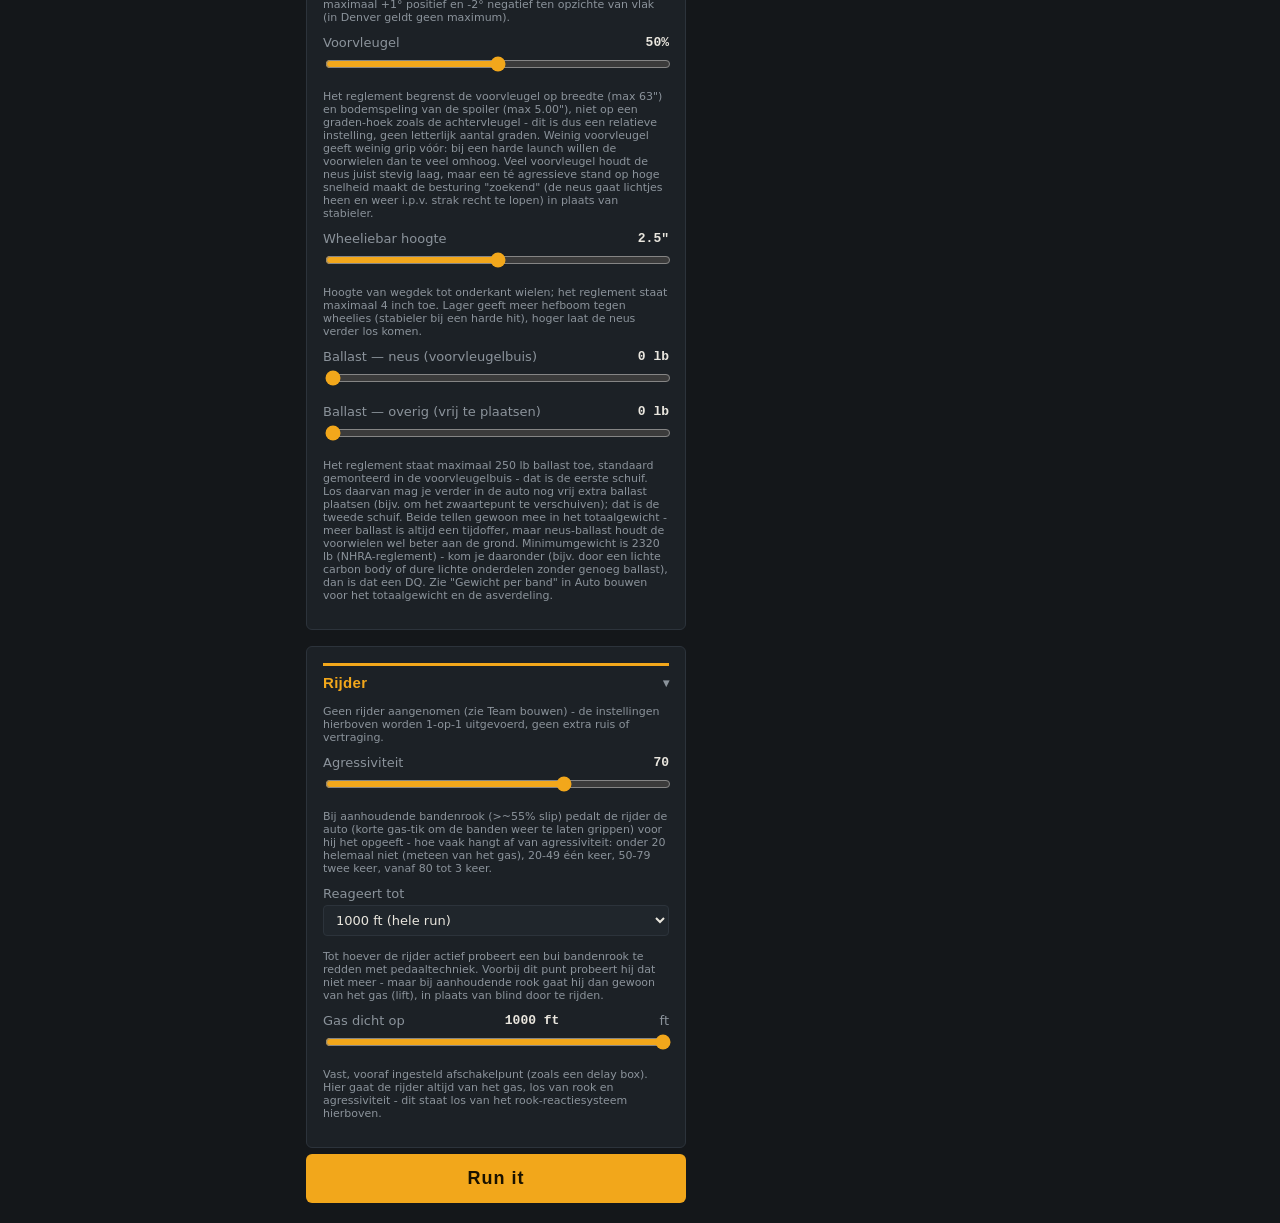
==== commit d46a8598: "Add a return jet: one dial to trim fuel delivery across the whole run The 6-stage fuel curve only le" ====
--- a/ui/index.html
+++ b/ui/index.html
@@ -552,6 +552,8 @@
         <div class="row"><label>Nitro percentage <span class="val" id="v-fuel">90%</span></label><input type="range" id="fuel" min="75" max="98" value="90" step="1"></div>
         <p class="note" id="nitro-hint">Richtwaarde voor dit weer: 90% (rondom 90% is de norm; bij warmere, ijlere lucht wat meer, bij koude dichte lucht wat minder)</p>
         <p class="flag" id="nitro-illegal-flag" hidden>Boven 90% nitro is buiten het NHRA-reglement - alleen voor testdoeleinden, dit levert meer vermogen dan een legale tune ooit mag maken.</p>
+        <div class="row"><label>Retourklep (brandstofdebiet, hele run) <span class="val" id="v-returnjet">100%</span></label><input type="range" id="returnjet" min="40" max="100" value="100" step="1"></div>
+        <p class="note" style="margin-top:0;">Stuurt hoeveel van het pompdebiet daadwerkelijk naar de motor gaat versus terug de tank in - een globale trim over de hele run tegelijk, los van de zes stages hieronder. 100% = klep volledig dicht, niets gaat terug, de pomp levert z'n volle debiet aan de motor (geen verandering). Lager % laat meer terugstromen naar de tank - minder brandstof de motor in bij exact dezelfde stage-percentages, bijvoorbeeld als je de blower rustiger laat draaien en dus over de hele linie minder brandstof nodig hebt zonder alle zes stages apart te herschalen.</p>
         <div class="row"><label>Brandstof stage 1 tijd <span class="val" id="v-fuel1t">0.80s</span></label><input type="range" id="fuel1t" min="0" max="150" value="80" step="5"></div>
         <div class="row"><label>Brandstof stage 1 toevoer <span class="val" id="v-fuel1p">70%</span></label><input type="range" id="fuel1p" min="40" max="100" value="70" step="1"></div>
         <div class="row"><label>Brandstof stage 2 tijd <span class="val" id="v-fuel2t">1.25s</span></label><input type="range" id="fuel2t" min="50" max="200" value="125" step="5"></div>
